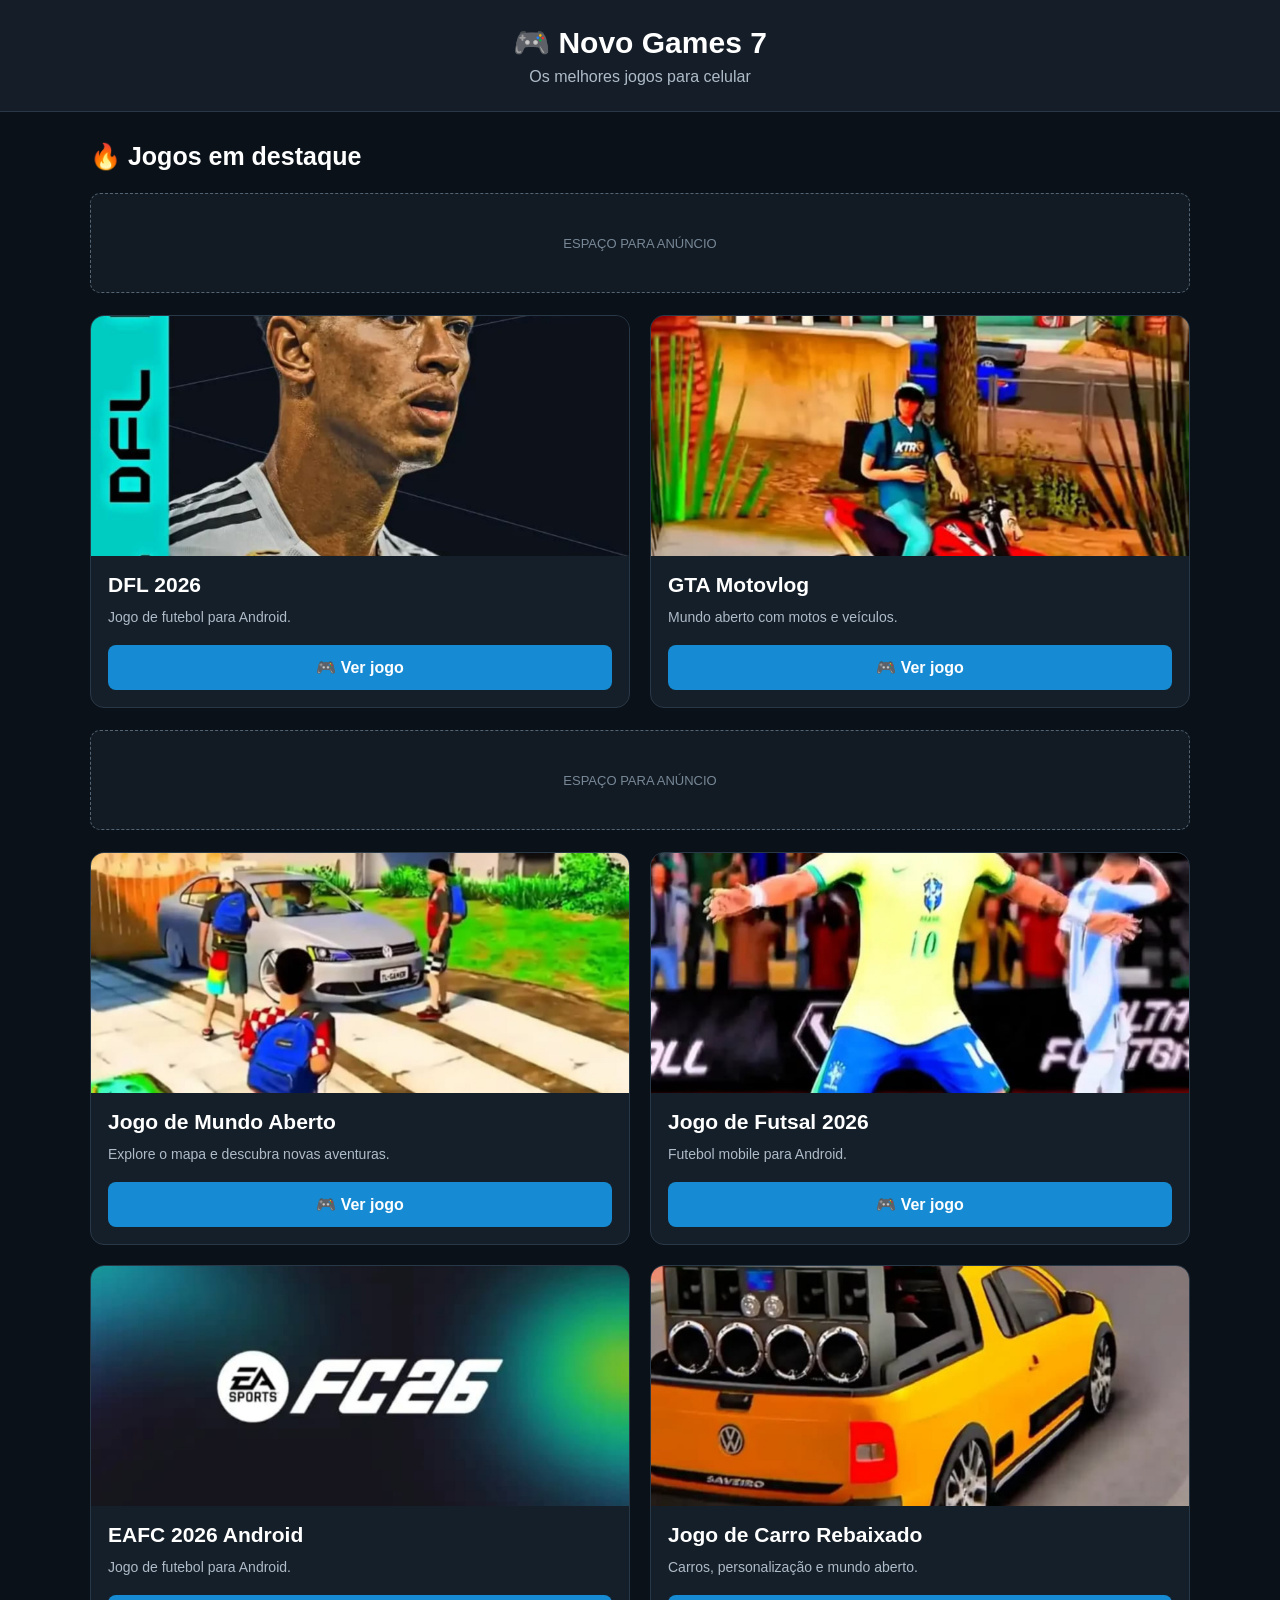
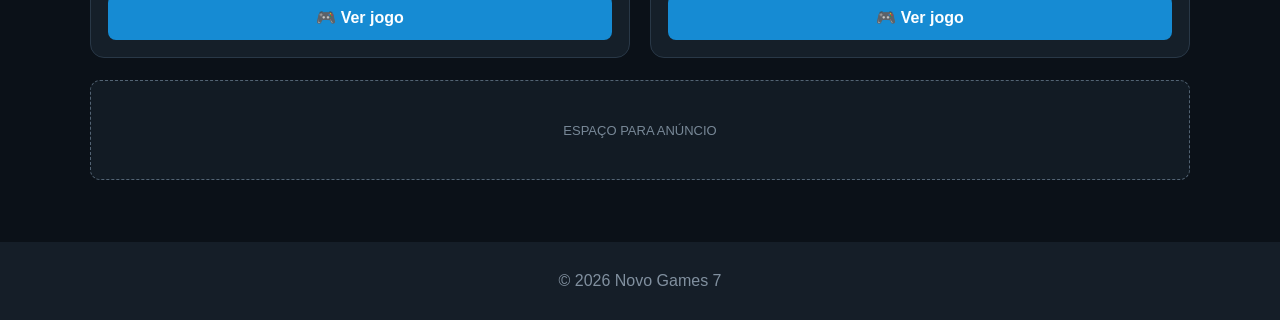
==== index.html @ 9b3c4edc "Update index.html" ====
<!DOCTYPE html>
<html lang="pt-BR">
<head>
    <meta charset="UTF-8">
    <meta name="viewport" content="width=device-width, initial-scale=1.0">

    <title>Novo Games 7 - Jogos Mobile</title>

    <meta name="description" content="Novo Games 7 - Jogos para celular, novidades e downloads.">

    <style>
        * {
            box-sizing: border-box;
        }

        body {
            margin: 0;
            background: #0b1118;
            color: #ffffff;
            font-family: Arial, Helvetica, sans-serif;
        }

        header {
            background: #151e28;
            padding: 25px 15px;
            text-align: center;
            border-bottom: 1px solid #293746;
        }

        header h1 {
            margin: 0;
            font-size: 30px;
        }

        header p {
            color: #aebbc8;
            margin: 8px 0 0;
        }

        .container {
            width: 94%;
            max-width: 1100px;
            margin: auto;
            padding-bottom: 40px;
        }

        .titulo {
            margin: 30px 0 20px;
            font-size: 25px;
        }

        /* ESPAÇO DE ANÚNCIO */
        .anuncio {
            width: 100%;
            min-height: 100px;
            margin: 22px 0;
            background: #121b24;
            border: 1px dashed #536474;
            border-radius: 10px;

            display: flex;
            align-items: center;
            justify-content: center;

            color: #788897;
            text-align: center;
            font-size: 13px;
        }

        .jogos {
            display: grid;
            grid-template-columns: repeat(2, 1fr);
            gap: 20px;
        }

        .jogo {
            background: #151f29;
            border: 1px solid #293847;
            border-radius: 14px;
            overflow: hidden;
        }

        .jogo img {
            width: 100%;
            height: 240px;
            object-fit: cover;
            display: block;
            background: #202c37;
        }

        .conteudo {
            padding: 17px;
        }

        .conteudo h2 {
            margin: 0 0 10px;
            font-size: 21px;
        }

        .conteudo p {
            margin: 0;
            color: #aebbc8;
            line-height: 1.5;
            font-size: 14px;
        }

        .botao {
            display: block;
            width: 100%;
            margin-top: 17px;
            padding: 13px;

            background: #168bd3;
            color: white;

            text-align: center;
            text-decoration: none;

            border-radius: 8px;
            font-weight: bold;
        }

        .botao:hover {
            opacity: 0.85;
        }

        footer {
            background: #151e28;
            text-align: center;
            padding: 30px 15px;
            color: #81909f;
        }

        /* =========================
           PÁGINA DE ESPERA
        ========================= */

        #paginaEspera {
            display: none;
            min-height: 100vh;
            padding: 25px 15px;
        }

        .espera {
            width: 100%;
            max-width: 650px;
            margin: 20px auto;
            text-align: center;
        }

        .espera h1 {
            font-size: 28px;
            margin-bottom: 10px;
        }

        .espera p {
            color: #aebbc8;
            line-height: 1.5;
        }

        .contador {
            font-size: 50px;
            font-weight: bold;
            margin: 25px 0;
        }

        .botaoDownload {
            display: none;

            width: 100%;
            padding: 16px;

            background: #168bd3;
            color: white;

            text-decoration: none;
            text-align: center;

            border-radius: 9px;
            font-size: 17px;
            font-weight: bold;
        }

        .voltar {
            display: inline-block;
            margin-top: 20px;
            color: #9db1c3;
            text-decoration: none;
        }

        @media (max-width: 650px) {

            .jogos {
                grid-template-columns: 1fr;
            }

            .jogo img {
                height: 230px;
            }

            header h1 {
                font-size: 26px;
            }

            .contador {
                font-size: 45px;
            }
        }
    </style>
</head>

<body>

<!-- =========================
     PÁGINA PRINCIPAL
========================= -->

<div id="paginaPrincipal">

    <header>
        <h1>🎮 Novo Games 7</h1>
        <p>Os melhores jogos para celular</p>
    </header>

    <main class="container">

        <h2 class="titulo">🔥 Jogos em destaque</h2>

        <!-- ANÚNCIO -->
        <div class="anuncio">
            ESPAÇO PARA ANÚNCIO
        </div>


        <div class="jogos">

            <!-- JOGO 1 -->

            <div class="jogo">

                <img src="jogo-1.jpg" alt="DFL 2026">

                <div class="conteudo">

                    <h2>DFL 2026</h2>

                    <p>
                        Jogo de futebol para Android.
                    </p>

                    <a class="botao"
                       href="#"
                       onclick="abrirEspera('DFL 2026','https://www.mediafire.com/file/lvwxo5nwccxe8yr/APK+FC26%E2%84%A2+ANDROID+OFFLINE+BY+ALPHATRIX+GAMING.zip/file'); return false;">
                        🎮 Ver jogo
                    </a>

                </div>
            </div>


            <!-- JOGO 2 -->

            <div class="jogo">

                <img src="jogo-2.jpg" alt="GTA Motovlog">

                <div class="conteudo">

                    <h2>GTA Motovlog</h2>

                    <p>
                        Mundo aberto com motos e veículos.
                    </p>

                    <a class="botao"
                       href="#"
                       onclick="abrirEspera('GTA Motovlog','https://zcarlostm.blogspot.com/2026/03/gta-modificado-sp-sabor-gta-rp.html?m=1'); return false;">
                        🎮 Ver jogo
                    </a>

                </div>
            </div>

        </div>


        <!-- ANÚNCIO -->

        <div class="anuncio">
            ESPAÇO PARA ANÚNCIO
        </div>


        <div class="jogos">

            <!-- JOGO 3 -->

            <div class="jogo">

                <img src="jogo-3.jpg" alt="Jogo de Mundo Aberto">

                <div class="conteudo">

                    <h2>Jogo de Mundo Aberto</h2>

                    <p>
                        Explore o mapa e descubra novas aventuras.
                    </p>

                    <a class="botao"
                       href="#"
                       onclick="abrirEspera('Jogo de Mundo Aberto','https://zcarlostm.blogspot.com/2026/03/gta-modificado-sp-sabor-gta-rp.html?m=1'); return false;">
                        🎮 Ver jogo
                    </a>

                </div>
            </div>


            <!-- JOGO 4 -->

            <div class="jogo">

                <img src="jogo-4.jpg" alt="Jogo de Futsal 2026">

                <div class="conteudo">

                    <h2>Jogo de Futsal 2026</h2>

                    <p>
                        Futebol mobile para Android.
                    </p>

                    <a class="botao"
                       href="#"
                       onclick="abrirEspera('Jogo de Futsal 2026','https://www.mediafire.com/file_premium/lt86zuik9u2k842/eFootball_27_FernandoPlay_Bendezu_Beta.7z/file'); return false;">
                        🎮 Ver jogo
                    </a>

                </div>
            </div>


            <!-- JOGO 5 -->

            <div class="jogo">

                <img src="jogo-5.jpg" alt="EAFC 2026 Android">

                <div class="conteudo">

                    <h2>EAFC 2026 Android</h2>

                    <p>
                        Jogo de futebol para Android.
                    </p>

                    <a class="botao"
                       href="#"
                       onclick="abrirEspera('EAFC 2026 Android','https://www.mediafire.com/file/lvwxo5nwccxe8yr/APK+FC26%E2%84%A2+ANDROID+OFFLINE+BY+ALPHATRIX+GAMING.zip/file'); return false;">
                        🎮 Ver jogo
                    </a>

                </div>
            </div>


            <!-- JOGO 6 -->

            <div class="jogo">

                <img src="jogo-6.jpg" alt="Jogo de Carro Rebaixado">

                <div class="conteudo">

                    <h2>Jogo de Carro Rebaixado</h2>

                    <p>
                        Carros, personalização e mundo aberto.
                    </p>

                    <a class="botao"
                       href="#"
                       onclick="abrirEspera('Jogo de Carro Rebaixado','https://zcarlostm.blogspot.com/2026/03/gta-modificado-sp-sabor-gta-rp.html?m=1'); return false;">
                        🎮 Ver jogo
                    </a>

                </div>
            </div>

        </div>


        <!-- ANÚNCIO FINAL -->

        <div class="anuncio">
            ESPAÇO PARA ANÚNCIO
        </div>

    </main>


    <footer>
        © 2026 Novo Games 7
    </footer>

</div>


<!-- =========================
     PÁGINA DE ESPERA
========================= -->

<div id="paginaEspera">

    <div class="espera">

        <h1>🎮 <span id="nomeJogo">Novo Games 7</span></h1>

        <p>
            Seu download está sendo preparado.
            Aguarde alguns segundos.
        </p>


        <!-- ANÚNCIO DA PÁGINA DE ESPERA -->

        <div class="anuncio">
            ESPAÇO PARA ANÚNCIO
        </div>


        <p>
            Aguarde:
        </p>

        <div class="contador" id="contador">
            10
        </div>


        <a id="botaoDownload"
           class="botaoDownload"
           href="#"
           target="_blank"
           rel="noopener noreferrer">
            ⬇️ CONTINUAR PARA O JOGO
        </a>


        <a class="voltar"
           href="#"
           onclick="voltarInicio(); return false;">
            ← Voltar para os jogos
        </a>

    </div>

</div>


<script>

    let linkAtual = "";
    let intervalo = null;


    function abrirEspera(nome, link) {

        linkAtual = link;

        document.getElementById("nomeJogo").textContent = nome;

        document.getElementById("paginaPrincipal").style.display = "none";

        document.getElementById("paginaEspera").style.display = "block";

        document.getElementById("botaoDownload").style.display = "none";

        let contador = 10;

        document.getElementById("contador").textContent = contador;

        window.scrollTo(0, 0);


        if (intervalo) {
            clearInterval(intervalo);
        }


        intervalo = setInterval(function() {

            contador--;

            document.getElementById("contador").textContent = contador;


            if (contador <= 0) {

                clearInterval(intervalo);

                document.getElementById("contador").textContent = "✓";

                let botao = document.getElementById("botaoDownload");

                botao.href = linkAtual;

                botao.style.display = "block";

            }

        }, 1000);

    }


    function voltarInicio() {

        if (intervalo) {
            clearInterval(intervalo);
        }

        document.getElementById("paginaEspera").style.display = "none";

        document.getElementById("paginaPrincipal").style.display = "block";

        window.scrollTo(0, 0);

    }

</script>

</body>
</html>
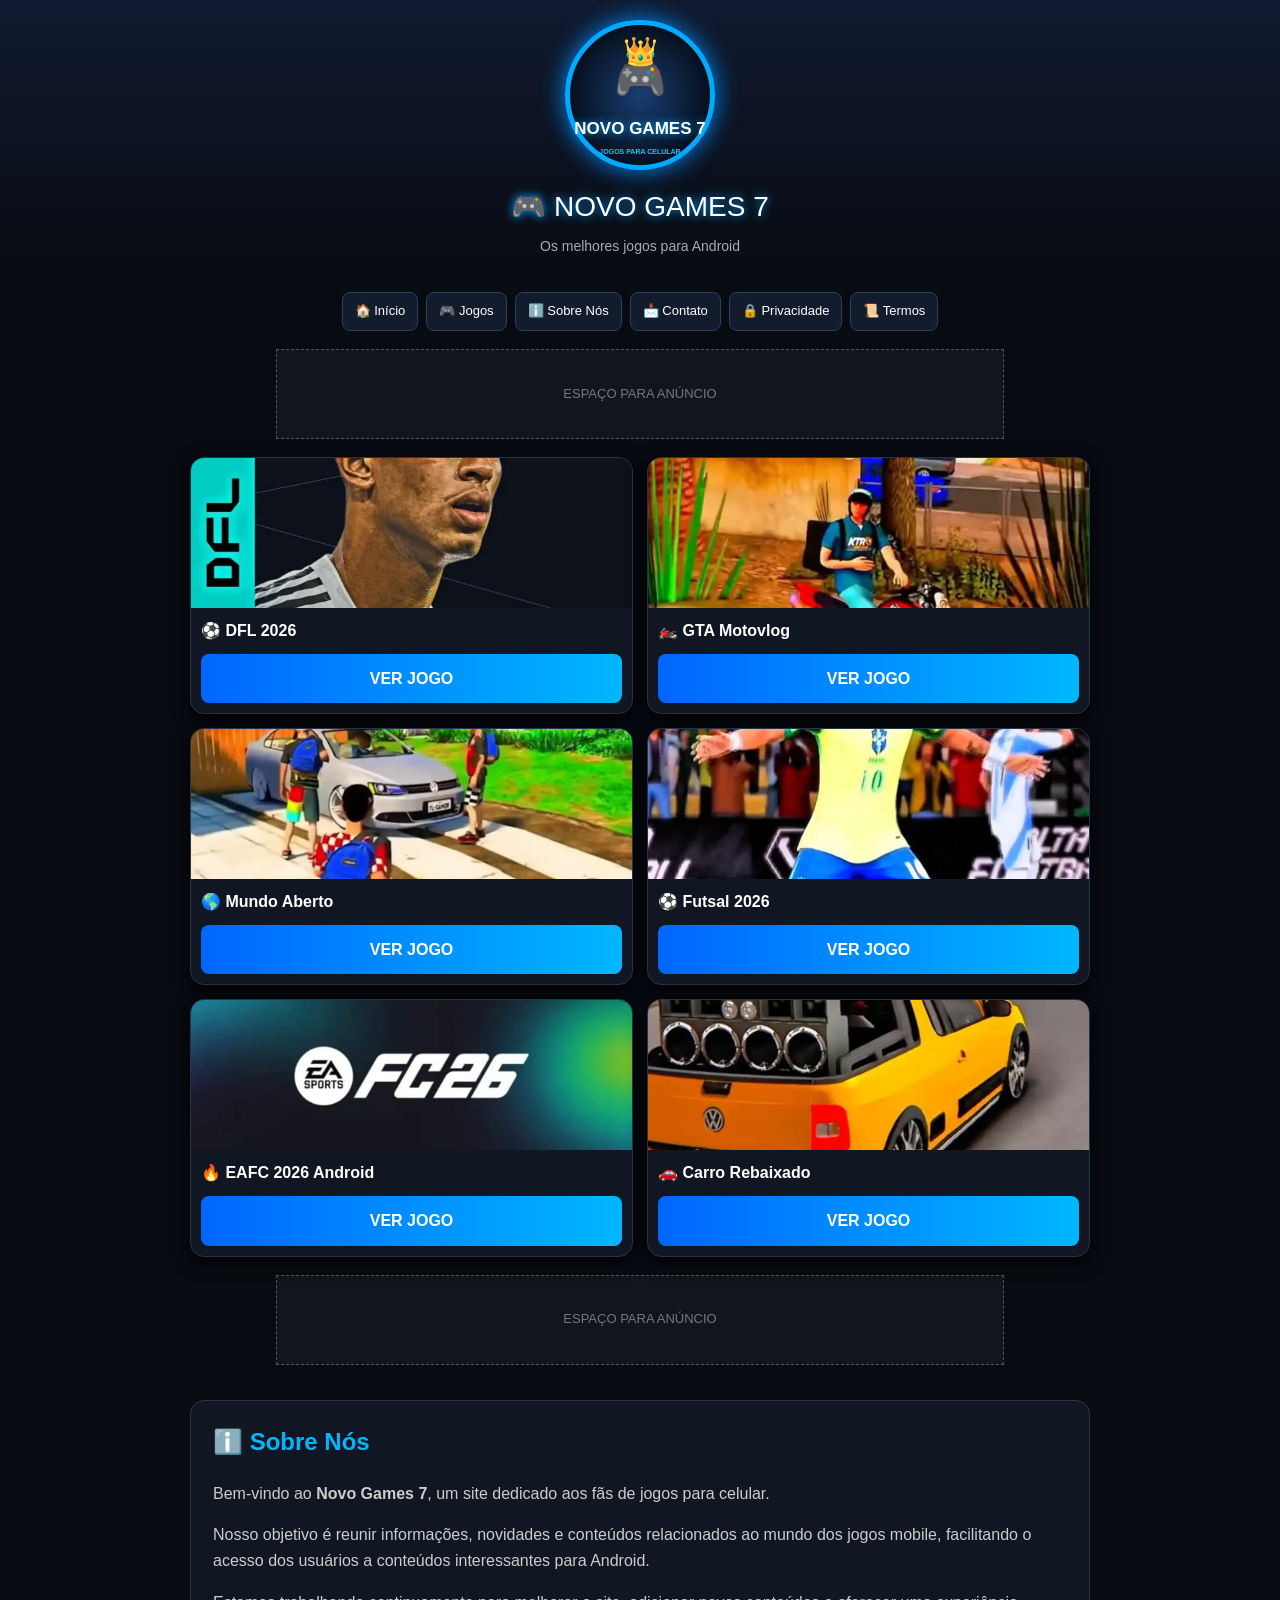
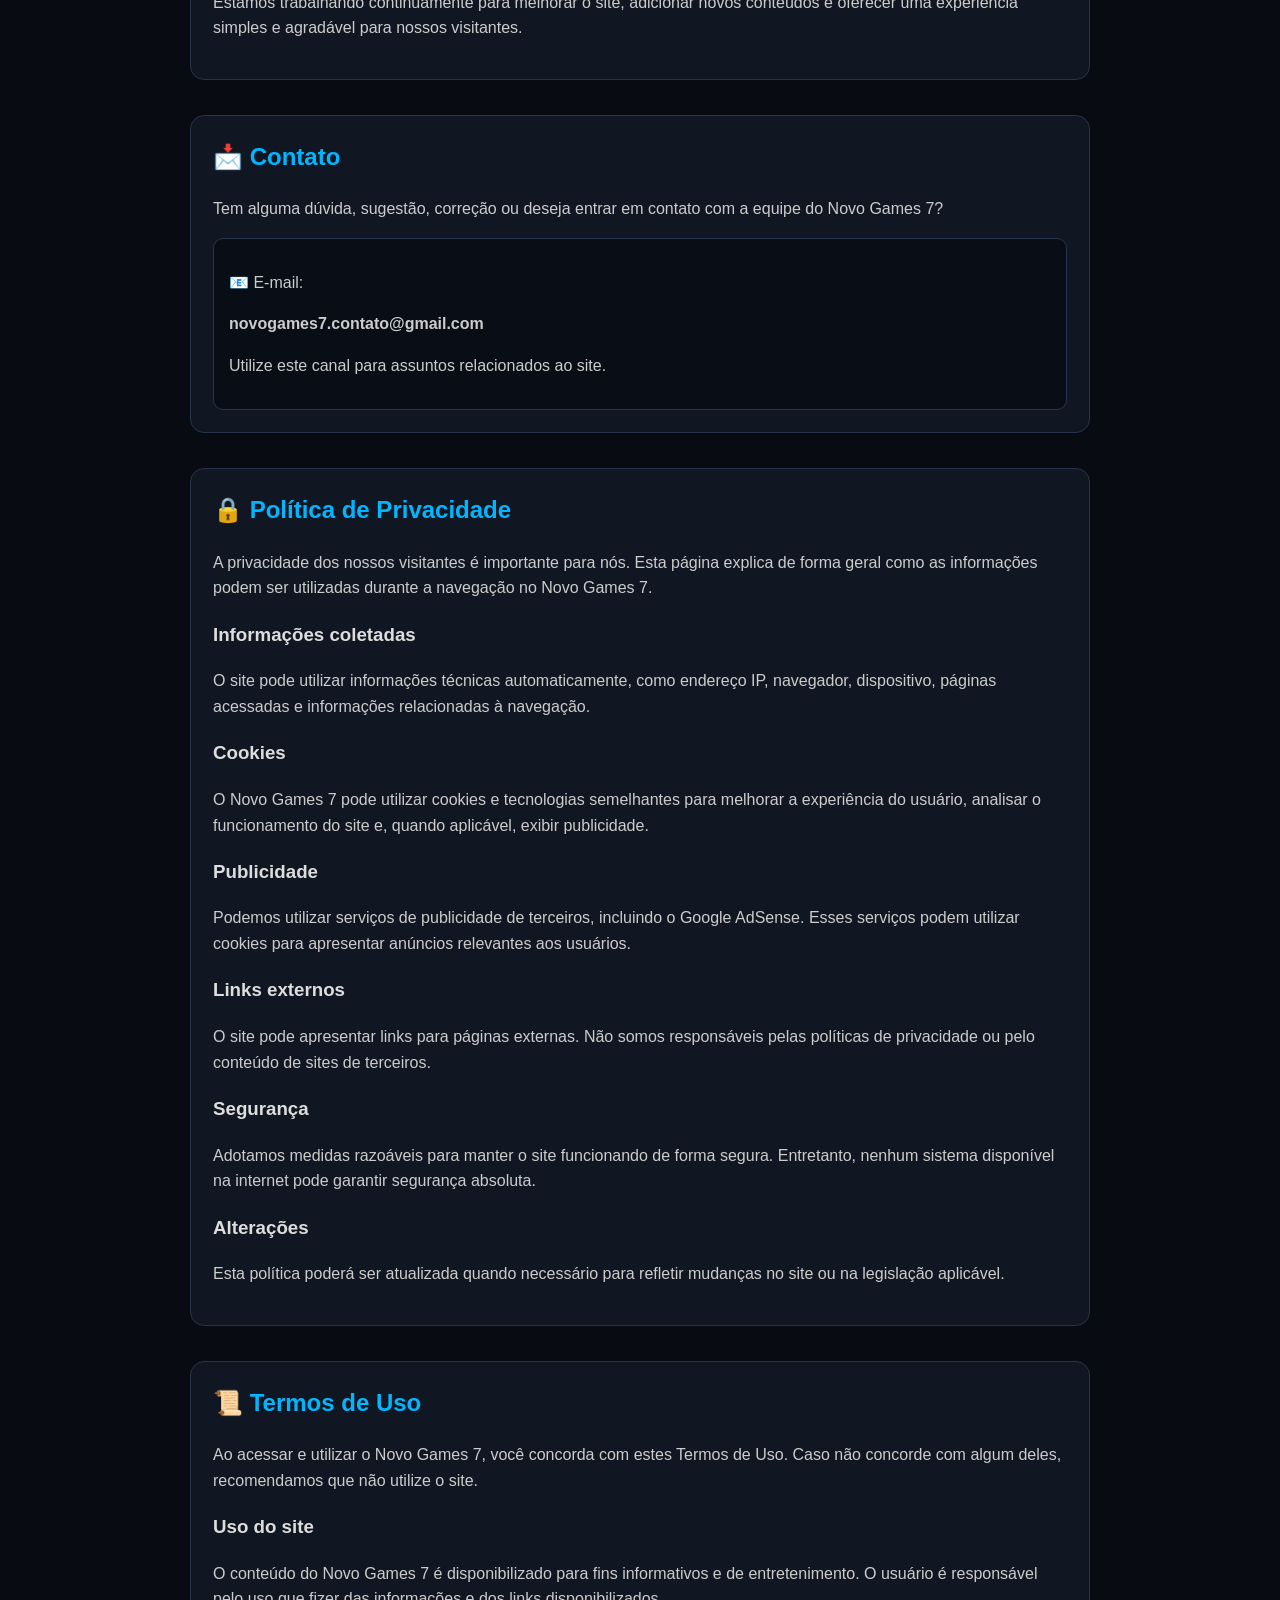
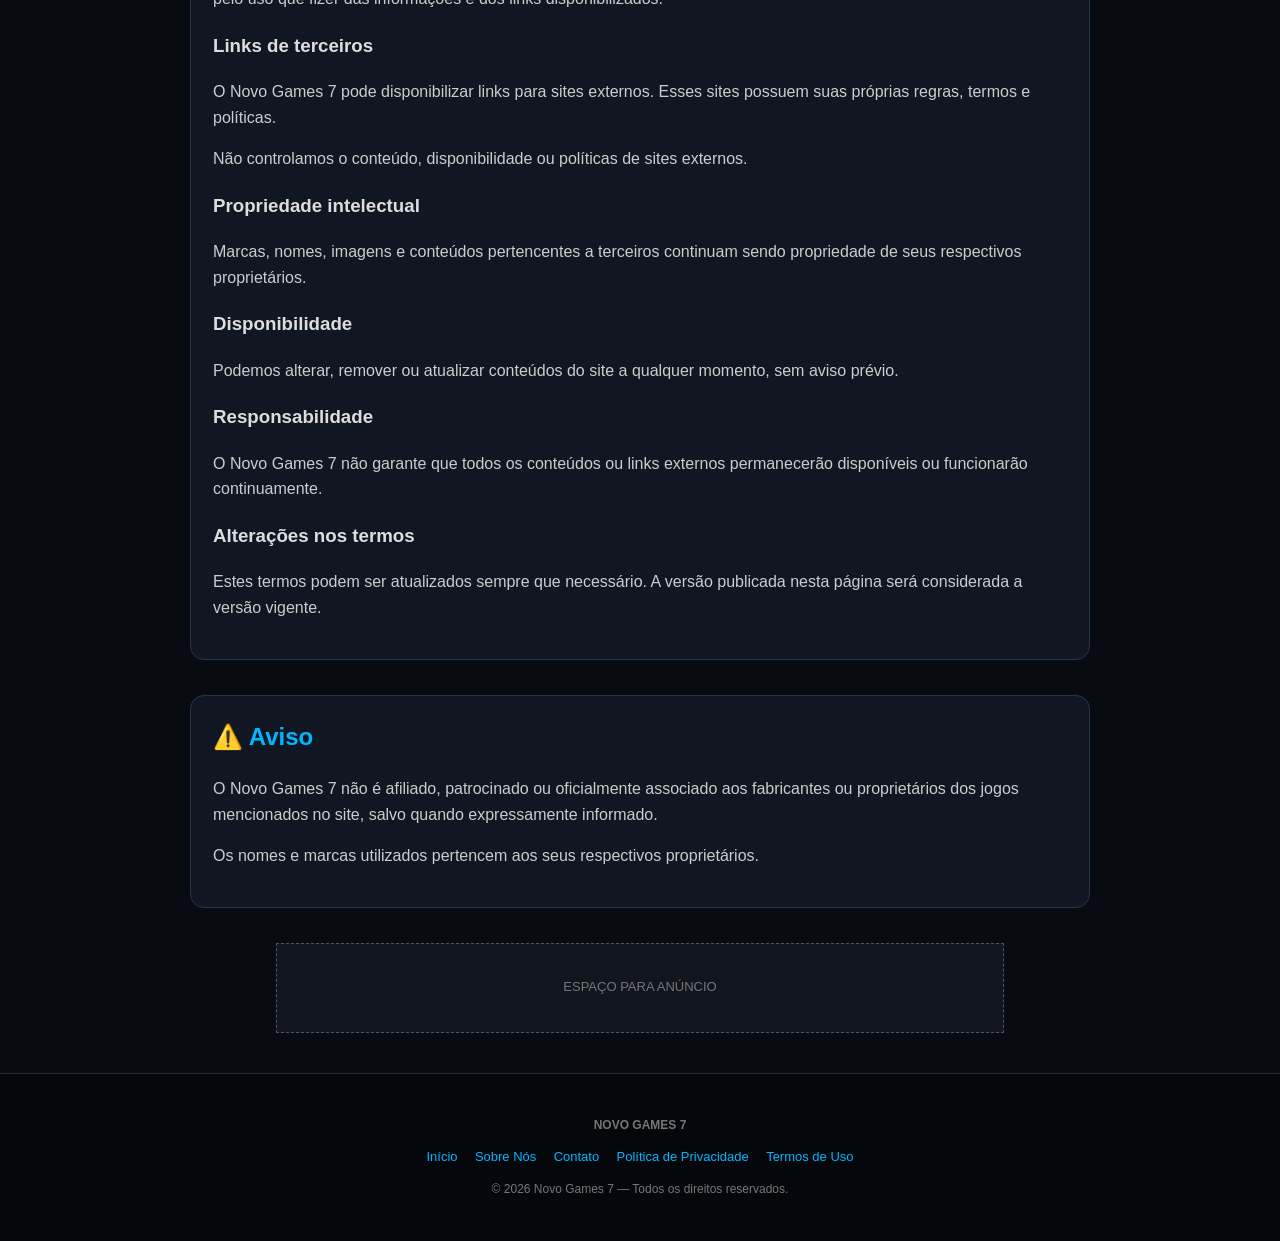
==== commit bbdcc0ea: "Update index.html" ====
--- a/index.html
+++ b/index.html
@@ -1,457 +1,692 @@
 <!DOCTYPE html>
 <html lang="pt-BR">
 <head>
-    <meta charset="UTF-8">
-    <meta name="viewport" content="width=device-width, initial-scale=1.0">
-
-    <title>Novo Games 7 - Jogos Mobile</title>
-
-    <meta name="description" content="Novo Games 7 - Jogos para celular, novidades e downloads.">
-
-    <style>
-        * {
-            box-sizing: border-box;
-        }
-
-        body {
-            margin: 0;
-            background: #0b1118;
-            color: #ffffff;
-            font-family: Arial, Helvetica, sans-serif;
-        }
-
-        header {
-            background: #151e28;
-            padding: 25px 15px;
-            text-align: center;
-            border-bottom: 1px solid #293746;
-        }
-
-        header h1 {
-            margin: 0;
-            font-size: 30px;
-        }
-
-        header p {
-            color: #aebbc8;
-            margin: 8px 0 0;
-        }
-
-        .container {
-            width: 94%;
-            max-width: 1100px;
-            margin: auto;
-            padding-bottom: 40px;
-        }
-
-        .titulo {
-            margin: 30px 0 20px;
-            font-size: 25px;
-        }
-
-        /* ESPAÇO DE ANÚNCIO */
-        .anuncio {
-            width: 100%;
-            min-height: 100px;
-            margin: 22px 0;
-            background: #121b24;
-            border: 1px dashed #536474;
-            border-radius: 10px;
-
-            display: flex;
-            align-items: center;
-            justify-content: center;
-
-            color: #788897;
-            text-align: center;
-            font-size: 13px;
-        }
-
-        .jogos {
-            display: grid;
-            grid-template-columns: repeat(2, 1fr);
-            gap: 20px;
-        }
-
-        .jogo {
-            background: #151f29;
-            border: 1px solid #293847;
-            border-radius: 14px;
-            overflow: hidden;
-        }
-
-        .jogo img {
-            width: 100%;
-            height: 240px;
-            object-fit: cover;
-            display: block;
-            background: #202c37;
-        }
-
-        .conteudo {
-            padding: 17px;
-        }
-
-        .conteudo h2 {
-            margin: 0 0 10px;
-            font-size: 21px;
-        }
-
-        .conteudo p {
-            margin: 0;
-            color: #aebbc8;
-            line-height: 1.5;
-            font-size: 14px;
-        }
-
-        .botao {
-            display: block;
-            width: 100%;
-            margin-top: 17px;
-            padding: 13px;
-
-            background: #168bd3;
-            color: white;
-
-            text-align: center;
-            text-decoration: none;
-
-            border-radius: 8px;
-            font-weight: bold;
-        }
-
-        .botao:hover {
-            opacity: 0.85;
-        }
-
-        footer {
-            background: #151e28;
-            text-align: center;
-            padding: 30px 15px;
-            color: #81909f;
-        }
-
-        /* =========================
-           PÁGINA DE ESPERA
-        ========================= */
-
-        #paginaEspera {
-            display: none;
-            min-height: 100vh;
-            padding: 25px 15px;
-        }
-
-        .espera {
-            width: 100%;
-            max-width: 650px;
-            margin: 20px auto;
-            text-align: center;
-        }
-
-        .espera h1 {
-            font-size: 28px;
-            margin-bottom: 10px;
-        }
-
-        .espera p {
-            color: #aebbc8;
-            line-height: 1.5;
-        }
-
-        .contador {
-            font-size: 50px;
-            font-weight: bold;
-            margin: 25px 0;
-        }
-
-        .botaoDownload {
-            display: none;
-
-            width: 100%;
-            padding: 16px;
-
-            background: #168bd3;
-            color: white;
-
-            text-decoration: none;
-            text-align: center;
-
-            border-radius: 9px;
-            font-size: 17px;
-            font-weight: bold;
-        }
-
-        .voltar {
-            display: inline-block;
-            margin-top: 20px;
-            color: #9db1c3;
-            text-decoration: none;
-        }
-
-        @media (max-width: 650px) {
-
-            .jogos {
-                grid-template-columns: 1fr;
-            }
-
-            .jogo img {
-                height: 230px;
-            }
-
-            header h1 {
-                font-size: 26px;
-            }
-
-            .contador {
-                font-size: 45px;
-            }
-        }
-    </style>
+<meta charset="UTF-8">
+<meta name="viewport" content="width=device-width, initial-scale=1.0">
+
+<title>Novo Games 7</title>
+
+<meta name="description" content="Novo Games 7 - jogos para celular Android, novidades, informações e downloads.">
+
+<style>
+*{
+    box-sizing:border-box;
+}
+
+html{
+    scroll-behavior:smooth;
+}
+
+body{
+    margin:0;
+    background:#080b12;
+    color:#fff;
+    font-family:Arial,Helvetica,sans-serif;
+    line-height:1.6;
+}
+
+header{
+    text-align:center;
+    padding:20px 12px;
+    background:linear-gradient(180deg,#101a30,#080b12);
+}
+
+/* LOGO */
+.logo{
+    width:150px;
+    height:150px;
+    margin:auto;
+    border-radius:50%;
+    background:radial-gradient(circle,#193d72 0%,#07101f 70%);
+    border:5px solid #00aaff;
+    box-shadow:0 0 25px #008cff;
+    display:flex;
+    align-items:center;
+    justify-content:center;
+    flex-direction:column;
+    position:relative;
+}
+
+.crown{
+    font-size:28px;
+    position:absolute;
+    top:5px;
+}
+
+.controller{
+    font-size:42px;
+    margin-top:15px;
+}
+
+.logo h1{
+    font-size:17px;
+    margin:2px 0;
+    text-shadow:0 0 8px #00aaff;
+}
+
+.logo p{
+    font-size:7px;
+    margin:2px;
+    color:#00c8ff;
+    font-weight:bold;
+}
+
+.titulo{
+    font-size:28px;
+    margin:15px 0 5px;
+    text-shadow:0 0 10px #009dff;
+}
+
+.subtitulo{
+    color:#aaa;
+    font-size:14px;
+}
+
+/* MENU */
+nav{
+    width:94%;
+    max-width:900px;
+    margin:15px auto;
+    display:flex;
+    flex-wrap:wrap;
+    justify-content:center;
+    gap:8px;
+}
+
+nav a{
+    color:#fff;
+    text-decoration:none;
+    background:#121c2d;
+    border:1px solid #29415f;
+    padding:8px 12px;
+    border-radius:8px;
+    font-size:13px;
+}
+
+nav a:hover{
+    background:#006cff;
+}
+
+/* ANÚNCIO */
+.anuncio{
+    width:94%;
+    max-width:728px;
+    min-height:90px;
+    margin:18px auto;
+    border:1px dashed #555;
+    background:#11151d;
+    display:flex;
+    justify-content:center;
+    align-items:center;
+    color:#777;
+    font-size:13px;
+    text-align:center;
+}
+
+/* JOGOS */
+.jogos{
+    width:94%;
+    max-width:900px;
+    margin:auto;
+    display:grid;
+    grid-template-columns:repeat(2,1fr);
+    gap:14px;
+}
+
+.jogo{
+    background:#111722;
+    border-radius:14px;
+    overflow:hidden;
+    border:1px solid #26344a;
+    box-shadow:0 5px 18px #000;
+}
+
+.jogo img{
+    width:100%;
+    height:150px;
+    object-fit:cover;
+    display:block;
+}
+
+.jogo h2{
+    font-size:16px;
+    margin:10px;
+}
+
+.botao{
+    display:block;
+    text-align:center;
+    text-decoration:none;
+    color:white;
+    background:linear-gradient(90deg,#0066ff,#00b7ff);
+    padding:12px;
+    margin:10px;
+    border-radius:8px;
+    font-weight:bold;
+}
+
+.botao:active{
+    transform:scale(.97);
+}
+
+/* SEÇÕES */
+.secao{
+    width:94%;
+    max-width:900px;
+    margin:35px auto;
+    padding:22px;
+    background:#111722;
+    border:1px solid #26344a;
+    border-radius:14px;
+}
+
+.secao h2{
+    color:#00b7ff;
+    margin-top:0;
+}
+
+.secao h3{
+    color:#ddd;
+}
+
+.secao p{
+    color:#ccc;
+}
+
+.secao ul{
+    color:#ccc;
+}
+
+/* CONTATO */
+.contato-box{
+    background:#080d16;
+    padding:15px;
+    border-radius:10px;
+    border:1px solid #25354d;
+}
+
+.email{
+    color:#00b7ff;
+    font-weight:bold;
+}
+
+/* TELA DE ESPERA */
+#espera{
+    display:none;
+    position:fixed;
+    inset:0;
+    background:#070a10;
+    z-index:9999;
+    text-align:center;
+    padding:30px 15px;
+}
+
+.caixa{
+    max-width:420px;
+    margin:80px auto;
+    background:#111722;
+    padding:25px;
+    border-radius:18px;
+    border:1px solid #263b58;
+    box-shadow:0 0 30px #006cff55;
+}
+
+.caixa h2{
+    color:#00b7ff;
+}
+
+#contador{
+    font-size:48px;
+    font-weight:bold;
+    margin:20px;
+}
+
+.continuar{
+    display:none;
+    background:#00a651;
+    color:white;
+    padding:15px;
+    border-radius:10px;
+    text-decoration:none;
+    font-weight:bold;
+}
+
+.voltar{
+    display:block;
+    margin-top:20px;
+    color:#aaa;
+    text-decoration:none;
+}
+
+/* RODAPÉ */
+footer{
+    margin-top:40px;
+    padding:30px 15px;
+    text-align:center;
+    background:#05070c;
+    border-top:1px solid #202b3b;
+}
+
+footer a{
+    color:#00b7ff;
+    text-decoration:none;
+    margin:0 7px;
+    font-size:13px;
+}
+
+footer p{
+    color:#777;
+    font-size:12px;
+}
+
+/* CELULAR */
+@media(max-width:500px){
+
+    .jogos{
+        grid-template-columns:1fr;
+    }
+
+    .jogo img{
+        height:190px;
+    }
+
+    .titulo{
+        font-size:24px;
+    }
+
+    .secao{
+        padding:18px;
+    }
+
+    nav a{
+        font-size:12px;
+    }
+}
+</style>
 </head>
 
 <body>
 
-<!-- =========================
-     PÁGINA PRINCIPAL
-========================= -->
-
-<div id="paginaPrincipal">
-
-    <header>
-        <h1>🎮 Novo Games 7</h1>
-        <p>Os melhores jogos para celular</p>
-    </header>
-
-    <main class="container">
-
-        <h2 class="titulo">🔥 Jogos em destaque</h2>
-
-        <!-- ANÚNCIO -->
-        <div class="anuncio">
-            ESPAÇO PARA ANÚNCIO
-        </div>
-
-
-        <div class="jogos">
-
-            <!-- JOGO 1 -->
-
-            <div class="jogo">
-
-                <img src="jogo-1.jpg" alt="DFL 2026">
-
-                <div class="conteudo">
-
-                    <h2>DFL 2026</h2>
-
-                    <p>
-                        Jogo de futebol para Android.
-                    </p>
-
-                    <a class="botao"
-                       href="#"
-                       onclick="abrirEspera('DFL 2026','https://www.mediafire.com/file/lvwxo5nwccxe8yr/APK+FC26%E2%84%A2+ANDROID+OFFLINE+BY+ALPHATRIX+GAMING.zip/file'); return false;">
-                        🎮 Ver jogo
-                    </a>
-
-                </div>
-            </div>
-
-
-            <!-- JOGO 2 -->
-
-            <div class="jogo">
-
-                <img src="jogo-2.jpg" alt="GTA Motovlog">
-
-                <div class="conteudo">
-
-                    <h2>GTA Motovlog</h2>
-
-                    <p>
-                        Mundo aberto com motos e veículos.
-                    </p>
-
-                    <a class="botao"
-                       href="#"
-                       onclick="abrirEspera('GTA Motovlog','https://zcarlostm.blogspot.com/2026/03/gta-modificado-sp-sabor-gta-rp.html?m=1'); return false;">
-                        🎮 Ver jogo
-                    </a>
-
-                </div>
-            </div>
-
-        </div>
-
-
-        <!-- ANÚNCIO -->
-
-        <div class="anuncio">
-            ESPAÇO PARA ANÚNCIO
-        </div>
-
-
-        <div class="jogos">
-
-            <!-- JOGO 3 -->
-
-            <div class="jogo">
-
-                <img src="jogo-3.jpg" alt="Jogo de Mundo Aberto">
-
-                <div class="conteudo">
-
-                    <h2>Jogo de Mundo Aberto</h2>
-
-                    <p>
-                        Explore o mapa e descubra novas aventuras.
-                    </p>
-
-                    <a class="botao"
-                       href="#"
-                       onclick="abrirEspera('Jogo de Mundo Aberto','https://zcarlostm.blogspot.com/2026/03/gta-modificado-sp-sabor-gta-rp.html?m=1'); return false;">
-                        🎮 Ver jogo
-                    </a>
-
-                </div>
-            </div>
-
-
-            <!-- JOGO 4 -->
-
-            <div class="jogo">
-
-                <img src="jogo-4.jpg" alt="Jogo de Futsal 2026">
-
-                <div class="conteudo">
-
-                    <h2>Jogo de Futsal 2026</h2>
-
-                    <p>
-                        Futebol mobile para Android.
-                    </p>
-
-                    <a class="botao"
-                       href="#"
-                       onclick="abrirEspera('Jogo de Futsal 2026','https://www.mediafire.com/file_premium/lt86zuik9u2k842/eFootball_27_FernandoPlay_Bendezu_Beta.7z/file'); return false;">
-                        🎮 Ver jogo
-                    </a>
-
-                </div>
-            </div>
-
-
-            <!-- JOGO 5 -->
-
-            <div class="jogo">
-
-                <img src="jogo-5.jpg" alt="EAFC 2026 Android">
-
-                <div class="conteudo">
-
-                    <h2>EAFC 2026 Android</h2>
-
-                    <p>
-                        Jogo de futebol para Android.
-                    </p>
-
-                    <a class="botao"
-                       href="#"
-                       onclick="abrirEspera('EAFC 2026 Android','https://www.mediafire.com/file/lvwxo5nwccxe8yr/APK+FC26%E2%84%A2+ANDROID+OFFLINE+BY+ALPHATRIX+GAMING.zip/file'); return false;">
-                        🎮 Ver jogo
-                    </a>
-
-                </div>
-            </div>
-
-
-            <!-- JOGO 6 -->
-
-            <div class="jogo">
-
-                <img src="jogo-6.jpg" alt="Jogo de Carro Rebaixado">
-
-                <div class="conteudo">
-
-                    <h2>Jogo de Carro Rebaixado</h2>
-
-                    <p>
-                        Carros, personalização e mundo aberto.
-                    </p>
-
-                    <a class="botao"
-                       href="#"
-                       onclick="abrirEspera('Jogo de Carro Rebaixado','https://zcarlostm.blogspot.com/2026/03/gta-modificado-sp-sabor-gta-rp.html?m=1'); return false;">
-                        🎮 Ver jogo
-                    </a>
-
-                </div>
-            </div>
-
-        </div>
-
-
-        <!-- ANÚNCIO FINAL -->
-
-        <div class="anuncio">
-            ESPAÇO PARA ANÚNCIO
-        </div>
-
-    </main>
-
-
-    <footer>
-        © 2026 Novo Games 7
-    </footer>
-
+<header>
+
+    <!-- LOGO EMBUTIDO -->
+    <div class="logo">
+        <div class="crown">👑</div>
+        <div class="controller">🎮</div>
+        <h1>NOVO GAMES 7</h1>
+        <p>JOGOS PARA CELULAR</p>
+    </div>
+
+    <div class="titulo">🎮 NOVO GAMES 7</div>
+
+    <div class="subtitulo">
+        Os melhores jogos para Android
+    </div>
+
+</header>
+
+
+<!-- MENU -->
+<nav>
+    <a href="#inicio">🏠 Início</a>
+    <a href="#jogos">🎮 Jogos</a>
+    <a href="#sobre">ℹ️ Sobre Nós</a>
+    <a href="#contato">📩 Contato</a>
+    <a href="#privacidade">🔒 Privacidade</a>
+    <a href="#termos">📜 Termos</a>
+</nav>
+
+
+<div id="inicio"></div>
+
+
+<!-- ANÚNCIO -->
+<div class="anuncio">
+    ESPAÇO PARA ANÚNCIO
 </div>
 
 
-<!-- =========================
-     PÁGINA DE ESPERA
-========================= -->
-
-<div id="paginaEspera">
-
-    <div class="espera">
-
-        <h1>🎮 <span id="nomeJogo">Novo Games 7</span></h1>
-
-        <p>
-            Seu download está sendo preparado.
-            Aguarde alguns segundos.
-        </p>
-
-
-        <!-- ANÚNCIO DA PÁGINA DE ESPERA -->
-
-        <div class="anuncio">
-            ESPAÇO PARA ANÚNCIO
-        </div>
-
-
-        <p>
-            Aguarde:
-        </p>
-
-        <div class="contador" id="contador">
-            10
-        </div>
-
-
-        <a id="botaoDownload"
-           class="botaoDownload"
+<!-- JOGOS -->
+<section id="jogos">
+
+<div class="jogos">
+
+    <!-- JOGO 1 -->
+    <div class="jogo">
+
+        <img src="jogo-1.jpg" alt="DFL 2026">
+
+        <h2>⚽ DFL 2026</h2>
+
+        <a class="botao"
+        href="#"
+        onclick="abrirJogo('https://www.mediafire.com/file/lvwxo5nwccxe8yr/APK+FC26%E2%84%A2+ANDROID+OFFLINE+BY+ALPHATRIX+GAMING.zip/file')">
+        VER JOGO
+        </a>
+
+    </div>
+
+
+    <!-- JOGO 2 -->
+    <div class="jogo">
+
+        <img src="jogo-2.jpg" alt="GTA Motovlog">
+
+        <h2>🏍️ GTA Motovlog</h2>
+
+        <a class="botao"
+        href="#"
+        onclick="abrirJogo('https://zcarlostm.blogspot.com/2026/03/gta-modificado-sp-sabor-gta-rp.html?m=1')">
+        VER JOGO
+        </a>
+
+    </div>
+
+
+    <!-- JOGO 3 -->
+    <div class="jogo">
+
+        <img src="jogo-3.jpg" alt="Jogo de Mundo Aberto">
+
+        <h2>🌎 Mundo Aberto</h2>
+
+        <a class="botao"
+        href="#"
+        onclick="abrirJogo('https://zcarlostm.blogspot.com/2026/03/gta-modificado-sp-sabor-gta-rp.html?m=1')">
+        VER JOGO
+        </a>
+
+    </div>
+
+
+    <!-- JOGO 4 -->
+    <div class="jogo">
+
+        <img src="jogo-4.jpg" alt="Futsal 2026">
+
+        <h2>⚽ Futsal 2026</h2>
+
+        <a class="botao"
+        href="#"
+        onclick="abrirJogo('https://www.mediafire.com/file_premium/lt86zuik9u2k842/eFootball_27_FernandoPlay_Bendezu_Beta.7z/file')">
+        VER JOGO
+        </a>
+
+    </div>
+
+
+    <!-- JOGO 5 -->
+    <div class="jogo">
+
+        <img src="jogo-5.jpg" alt="EAFC 2026 Android">
+
+        <h2>🔥 EAFC 2026 Android</h2>
+
+        <a class="botao"
+        href="#"
+        onclick="abrirJogo('https://www.mediafire.com/file/lvwxo5nwccxe8yr/APK+FC26%E2%84%A2+ANDROID+OFFLINE+BY+ALPHATRIX+GAMING.zip/file')">
+        VER JOGO
+        </a>
+
+    </div>
+
+
+    <!-- JOGO 6 -->
+    <div class="jogo">
+
+        <img src="jogo-6.jpg" alt="Carro Rebaixado">
+
+        <h2>🚗 Carro Rebaixado</h2>
+
+        <a class="botao"
+        href="#"
+        onclick="abrirJogo('https://zcarlostm.blogspot.com/2026/03/gta-modificado-sp-sabor-gta-rp.html?m=1')">
+        VER JOGO
+        </a>
+
+    </div>
+
+</div>
+
+</section>
+
+
+<!-- ANÚNCIO -->
+<div class="anuncio">
+    ESPAÇO PARA ANÚNCIO
+</div>
+
+
+<!-- SOBRE NÓS -->
+<section class="secao" id="sobre">
+
+<h2>ℹ️ Sobre Nós</h2>
+
+<p>
+Bem-vindo ao <strong>Novo Games 7</strong>, um site dedicado aos fãs de jogos para celular.
+</p>
+
+<p>
+Nosso objetivo é reunir informações, novidades e conteúdos relacionados ao mundo dos jogos mobile,
+facilitando o acesso dos usuários a conteúdos interessantes para Android.
+</p>
+
+<p>
+Estamos trabalhando continuamente para melhorar o site, adicionar novos conteúdos e oferecer uma
+experiência simples e agradável para nossos visitantes.
+</p>
+
+</section>
+
+
+<!-- CONTATO -->
+<section class="secao" id="contato">
+
+<h2>📩 Contato</h2>
+
+<p>
+Tem alguma dúvida, sugestão, correção ou deseja entrar em contato com a equipe do Novo Games 7?
+</p>
+
+<div class="contato-box">
+
+<p>
+📧 E-mail:
+</p>
+
+<p class="email">
+novogames7.contato@gmail.com
+</p>
+
+<p>
+Utilize este canal para assuntos relacionados ao site.
+</p>
+
+</div>
+
+</section>
+
+
+<!-- POLÍTICA DE PRIVACIDADE -->
+<section class="secao" id="privacidade">
+
+<h2>🔒 Política de Privacidade</h2>
+
+<p>
+A privacidade dos nossos visitantes é importante para nós.
+Esta página explica de forma geral como as informações podem ser utilizadas durante a navegação no Novo Games 7.
+</p>
+
+<h3>Informações coletadas</h3>
+
+<p>
+O site pode utilizar informações técnicas automaticamente, como endereço IP, navegador,
+dispositivo, páginas acessadas e informações relacionadas à navegação.
+</p>
+
+<h3>Cookies</h3>
+
+<p>
+O Novo Games 7 pode utilizar cookies e tecnologias semelhantes para melhorar a experiência
+do usuário, analisar o funcionamento do site e, quando aplicável, exibir publicidade.
+</p>
+
+<h3>Publicidade</h3>
+
+<p>
+Podemos utilizar serviços de publicidade de terceiros, incluindo o Google AdSense.
+Esses serviços podem utilizar cookies para apresentar anúncios relevantes aos usuários.
+</p>
+
+<h3>Links externos</h3>
+
+<p>
+O site pode apresentar links para páginas externas. Não somos responsáveis pelas políticas
+de privacidade ou pelo conteúdo de sites de terceiros.
+</p>
+
+<h3>Segurança</h3>
+
+<p>
+Adotamos medidas razoáveis para manter o site funcionando de forma segura.
+Entretanto, nenhum sistema disponível na internet pode garantir segurança absoluta.
+</p>
+
+<h3>Alterações</h3>
+
+<p>
+Esta política poderá ser atualizada quando necessário para refletir mudanças no site ou na legislação aplicável.
+</p>
+
+</section>
+
+
+<!-- TERMOS DE USO -->
+<section class="secao" id="termos">
+
+<h2>📜 Termos de Uso</h2>
+
+<p>
+Ao acessar e utilizar o Novo Games 7, você concorda com estes Termos de Uso.
+Caso não concorde com algum deles, recomendamos que não utilize o site.
+</p>
+
+<h3>Uso do site</h3>
+
+<p>
+O conteúdo do Novo Games 7 é disponibilizado para fins informativos e de entretenimento.
+O usuário é responsável pelo uso que fizer das informações e dos links disponibilizados.
+</p>
+
+<h3>Links de terceiros</h3>
+
+<p>
+O Novo Games 7 pode disponibilizar links para sites externos.
+Esses sites possuem suas próprias regras, termos e políticas.
+</p>
+
+<p>
+Não controlamos o conteúdo, disponibilidade ou políticas de sites externos.
+</p>
+
+<h3>Propriedade intelectual</h3>
+
+<p>
+Marcas, nomes, imagens e conteúdos pertencentes a terceiros continuam sendo propriedade
+de seus respectivos proprietários.
+</p>
+
+<h3>Disponibilidade</h3>
+
+<p>
+Podemos alterar, remover ou atualizar conteúdos do site a qualquer momento, sem aviso prévio.
+</p>
+
+<h3>Responsabilidade</h3>
+
+<p>
+O Novo Games 7 não garante que todos os conteúdos ou links externos permanecerão disponíveis
+ou funcionarão continuamente.
+</p>
+
+<h3>Alterações nos termos</h3>
+
+<p>
+Estes termos podem ser atualizados sempre que necessário.
+A versão publicada nesta página será considerada a versão vigente.
+</p>
+
+</section>
+
+
+<!-- AVISO -->
+<section class="secao">
+
+<h2>⚠️ Aviso</h2>
+
+<p>
+O Novo Games 7 não é afiliado, patrocinado ou oficialmente associado aos fabricantes ou
+proprietários dos jogos mencionados no site, salvo quando expressamente informado.
+</p>
+
+<p>
+Os nomes e marcas utilizados pertencem aos seus respectivos proprietários.
+</p>
+
+</section>
+
+
+<!-- ANÚNCIO -->
+<div class="anuncio">
+    ESPAÇO PARA ANÚNCIO
+</div>
+
+
+<!-- RODAPÉ -->
+<footer>
+
+<p>
+<strong>NOVO GAMES 7</strong>
+</p>
+
+<p>
+<a href="#inicio">Início</a>
+<a href="#sobre">Sobre Nós</a>
+<a href="#contato">Contato</a>
+<a href="#privacidade">Política de Privacidade</a>
+<a href="#termos">Termos de Uso</a>
+</p>
+
+<p>
+© 2026 Novo Games 7 — Todos os direitos reservados.
+</p>
+
+</footer>
+
+
+<!-- TELA DE ESPERA -->
+<div id="espera">
+
+    <div class="caixa">
+
+        <h2>🎮 PREPARANDO SEU JOGO</h2>
+
+        <p>Aguarde alguns segundos...</p>
+
+        <div id="contador">10</div>
+
+        <a id="continuar"
+           class="continuar"
            href="#"
            target="_blank"
            rel="noopener noreferrer">
-            ⬇️ CONTINUAR PARA O JOGO
+           CONTINUAR PARA O JOGO 🚀
         </a>
 
-
-        <a class="voltar"
-           href="#"
-           onclick="voltarInicio(); return false;">
-            ← Voltar para os jogos
+        <a href="#"
+           class="voltar"
+           onclick="fecharEspera()">
+           ← Voltar para os jogos
         </a>
 
     </div>
@@ -461,73 +696,57 @@
 
 <script>
 
-    let linkAtual = "";
-    let intervalo = null;
-
-
-    function abrirEspera(nome, link) {
-
-        linkAtual = link;
-
-        document.getElementById("nomeJogo").textContent = nome;
-
-        document.getElementById("paginaPrincipal").style.display = "none";
-
-        document.getElementById("paginaEspera").style.display = "block";
-
-        document.getElementById("botaoDownload").style.display = "none";
-
-        let contador = 10;
-
-        document.getElementById("contador").textContent = contador;
-
-        window.scrollTo(0, 0);
-
-
-        if (intervalo) {
+let linkDoJogo = "";
+let tempo = 10;
+let intervalo;
+
+function abrirJogo(link){
+
+    event.preventDefault();
+
+    linkDoJogo = link;
+
+    tempo = 10;
+
+    document.getElementById("espera").style.display = "block";
+
+    document.getElementById("contador").textContent = tempo;
+
+    document.getElementById("continuar").style.display = "none";
+
+    clearInterval(intervalo);
+
+    intervalo = setInterval(function(){
+
+        tempo--;
+
+        document.getElementById("contador").textContent = tempo;
+
+        if(tempo <= 0){
+
             clearInterval(intervalo);
+
+            document.getElementById("contador").textContent = "✓";
+
+            document.getElementById("continuar").style.display = "block";
+
+            document.getElementById("continuar").href = linkDoJogo;
+
         }
 
-
-        intervalo = setInterval(function() {
-
-            contador--;
-
-            document.getElementById("contador").textContent = contador;
-
-
-            if (contador <= 0) {
-
-                clearInterval(intervalo);
-
-                document.getElementById("contador").textContent = "✓";
-
-                let botao = document.getElementById("botaoDownload");
-
-                botao.href = linkAtual;
-
-                botao.style.display = "block";
-
-            }
-
-        }, 1000);
-
-    }
-
-
-    function voltarInicio() {
-
-        if (intervalo) {
-            clearInterval(intervalo);
-        }
-
-        document.getElementById("paginaEspera").style.display = "none";
-
-        document.getElementById("paginaPrincipal").style.display = "block";
-
-        window.scrollTo(0, 0);
-
-    }
+    },1000);
+}
+
+
+function fecharEspera(){
+
+    event.preventDefault();
+
+    clearInterval(intervalo);
+
+    document.getElementById("espera").style.display = "none";
+
+}
 
 </script>
 
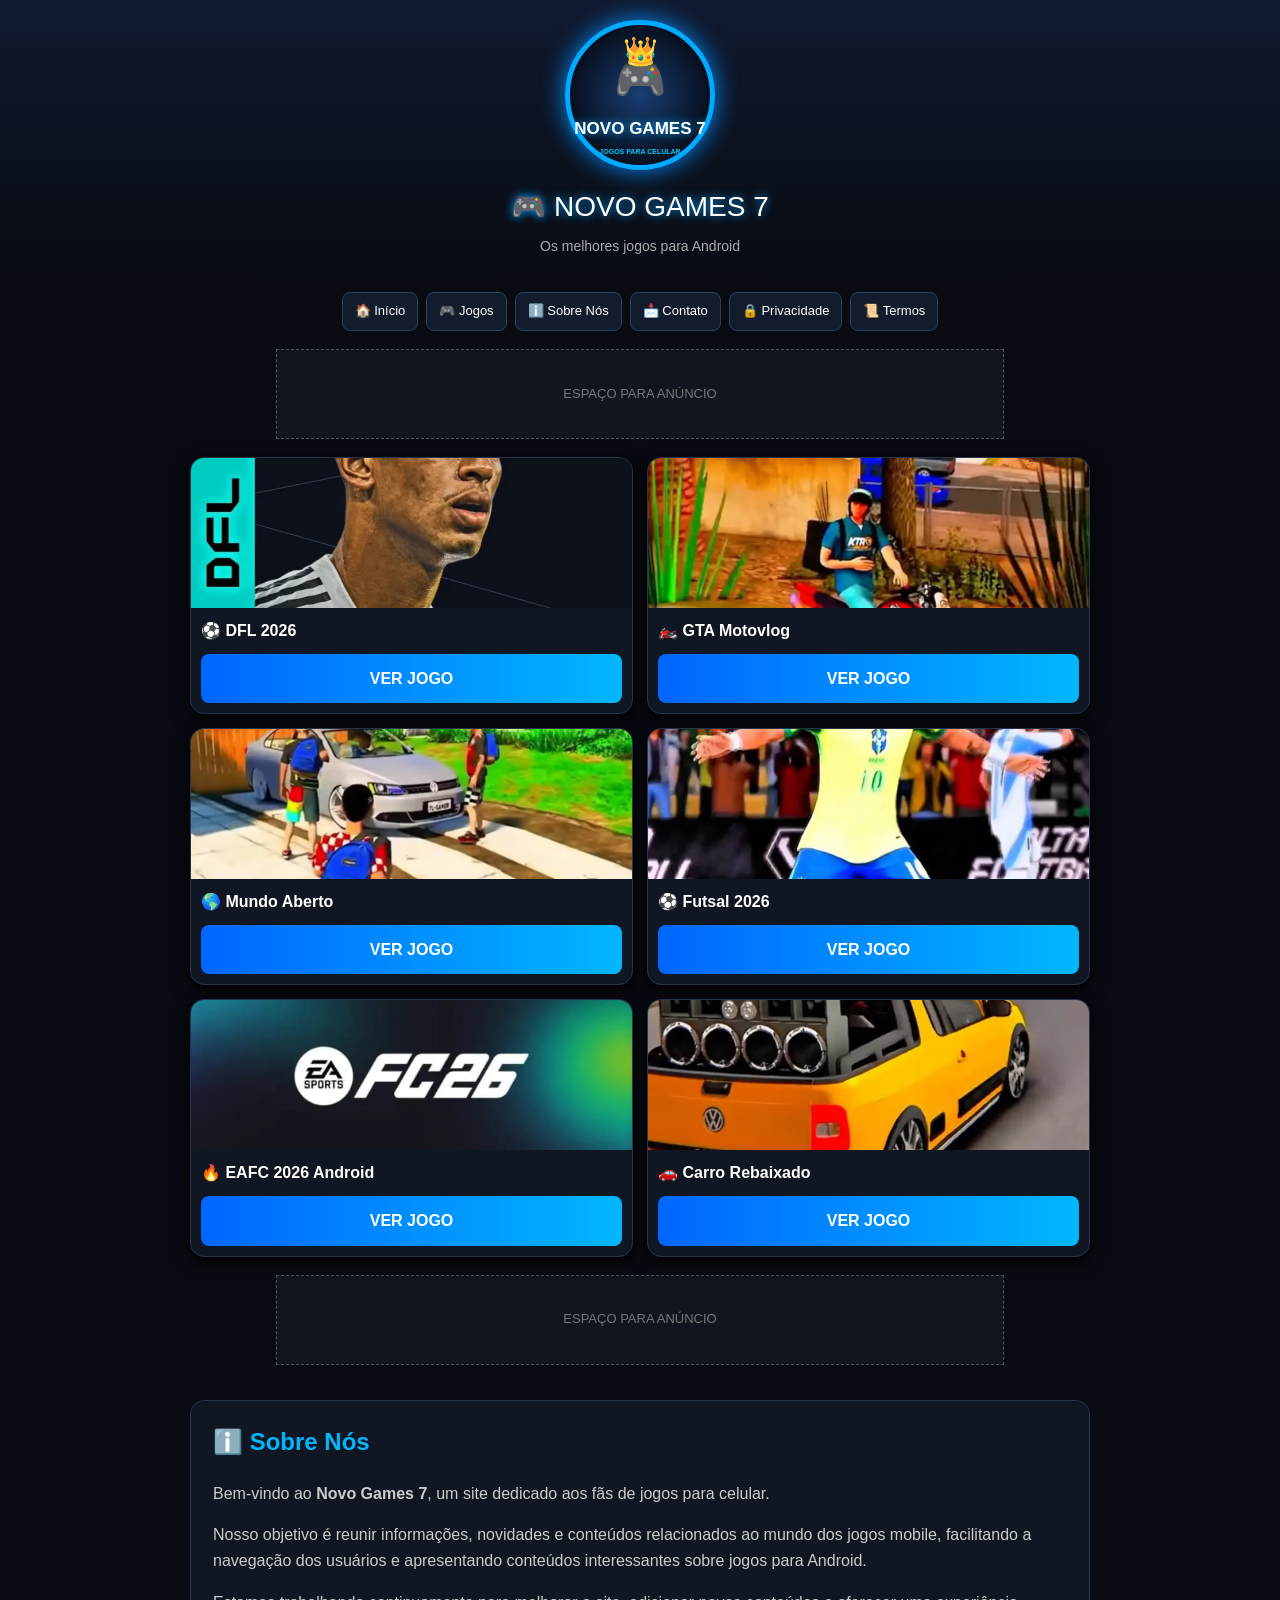
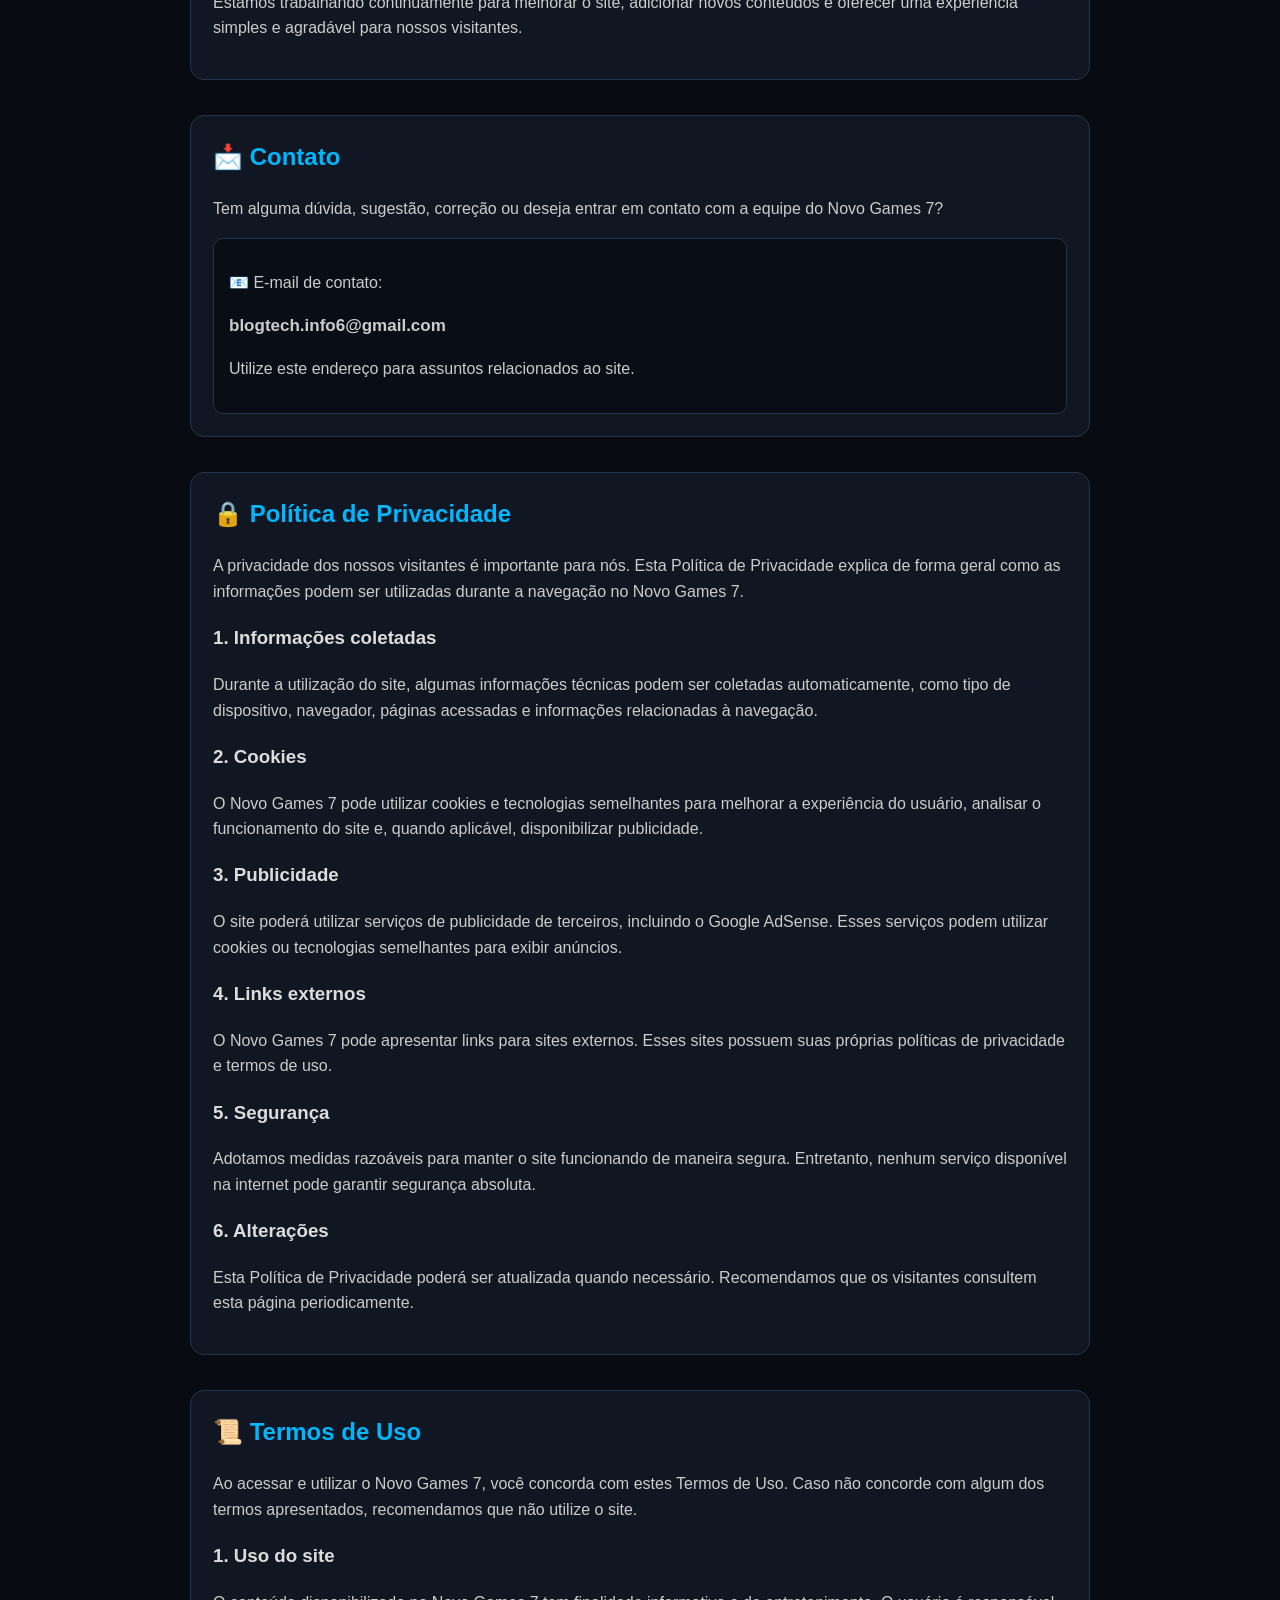
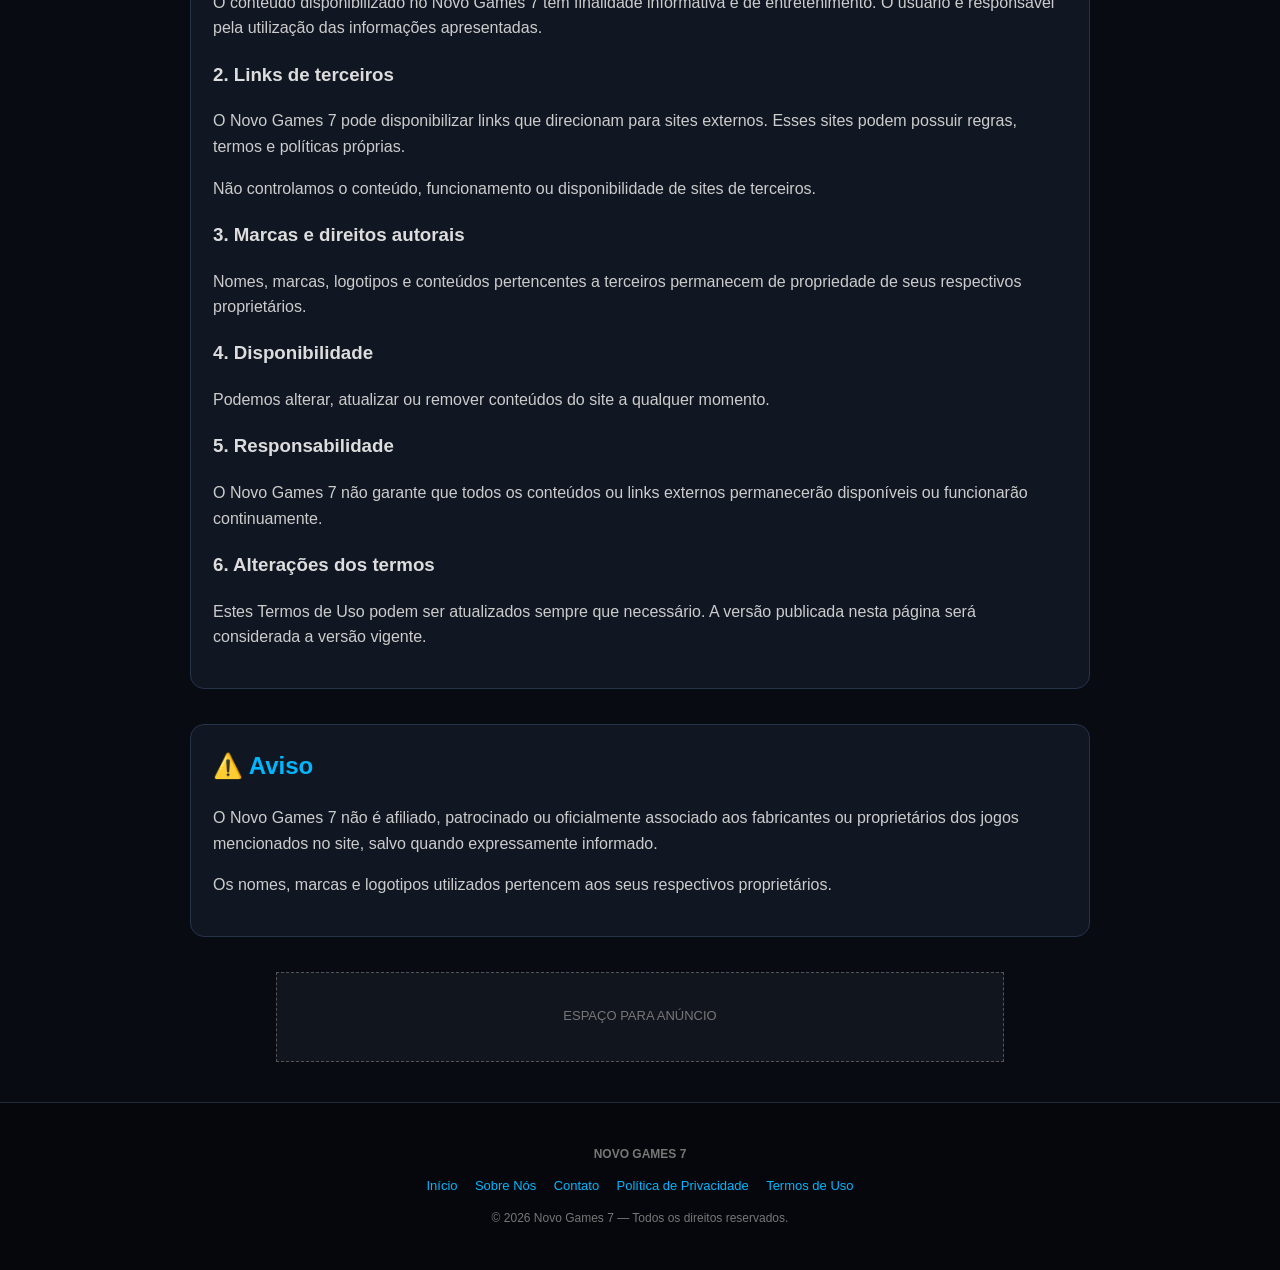
==== commit 55e83f86: "Update index.html" ====
--- a/index.html
+++ b/index.html
@@ -6,7 +6,7 @@
 
 <title>Novo Games 7</title>
 
-<meta name="description" content="Novo Games 7 - jogos para celular Android, novidades, informações e downloads.">
+<meta name="description" content="Novo Games 7 - jogos para celular Android, novidades e conteúdos sobre jogos mobile.">
 
 <style>
 *{
@@ -25,6 +25,7 @@
     line-height:1.6;
 }
 
+/* CABEÇALHO */
 header{
     text-align:center;
     padding:20px 12px;
@@ -107,7 +108,7 @@
     background:#006cff;
 }
 
-/* ANÚNCIO */
+/* ANÚNCIOS */
 .anuncio{
     width:94%;
     max-width:728px;
@@ -189,11 +190,8 @@
     color:#ddd;
 }
 
-.secao p{
-    color:#ccc;
-}
-
-.secao ul{
+.secao p,
+.secao li{
     color:#ccc;
 }
 
@@ -208,6 +206,7 @@
 .email{
     color:#00b7ff;
     font-weight:bold;
+    font-size:17px;
 }
 
 /* TELA DE ESPERA */
@@ -307,17 +306,24 @@
 
 <body>
 
+<!-- CABEÇALHO -->
 <header>
 
-    <!-- LOGO EMBUTIDO -->
     <div class="logo">
+
         <div class="crown">👑</div>
+
         <div class="controller">🎮</div>
+
         <h1>NOVO GAMES 7</h1>
+
         <p>JOGOS PARA CELULAR</p>
-    </div>
-
-    <div class="titulo">🎮 NOVO GAMES 7</div>
+
+    </div>
+
+    <div class="titulo">
+        🎮 NOVO GAMES 7
+    </div>
 
     <div class="subtitulo">
         Os melhores jogos para Android
@@ -328,12 +334,19 @@
 
 <!-- MENU -->
 <nav>
+
     <a href="#inicio">🏠 Início</a>
+
     <a href="#jogos">🎮 Jogos</a>
+
     <a href="#sobre">ℹ️ Sobre Nós</a>
+
     <a href="#contato">📩 Contato</a>
+
     <a href="#privacidade">🔒 Privacidade</a>
+
     <a href="#termos">📜 Termos</a>
+
 </nav>
 
 
@@ -361,7 +374,9 @@
         <a class="botao"
         href="#"
         onclick="abrirJogo('https://www.mediafire.com/file/lvwxo5nwccxe8yr/APK+FC26%E2%84%A2+ANDROID+OFFLINE+BY+ALPHATRIX+GAMING.zip/file')">
+
         VER JOGO
+
         </a>
 
     </div>
@@ -377,7 +392,9 @@
         <a class="botao"
         href="#"
         onclick="abrirJogo('https://zcarlostm.blogspot.com/2026/03/gta-modificado-sp-sabor-gta-rp.html?m=1')">
+
         VER JOGO
+
         </a>
 
     </div>
@@ -393,7 +410,9 @@
         <a class="botao"
         href="#"
         onclick="abrirJogo('https://zcarlostm.blogspot.com/2026/03/gta-modificado-sp-sabor-gta-rp.html?m=1')">
+
         VER JOGO
+
         </a>
 
     </div>
@@ -409,7 +428,9 @@
         <a class="botao"
         href="#"
         onclick="abrirJogo('https://www.mediafire.com/file_premium/lt86zuik9u2k842/eFootball_27_FernandoPlay_Bendezu_Beta.7z/file')">
+
         VER JOGO
+
         </a>
 
     </div>
@@ -425,7 +446,9 @@
         <a class="botao"
         href="#"
         onclick="abrirJogo('https://www.mediafire.com/file/lvwxo5nwccxe8yr/APK+FC26%E2%84%A2+ANDROID+OFFLINE+BY+ALPHATRIX+GAMING.zip/file')">
+
         VER JOGO
+
         </a>
 
     </div>
@@ -441,7 +464,9 @@
         <a class="botao"
         href="#"
         onclick="abrirJogo('https://zcarlostm.blogspot.com/2026/03/gta-modificado-sp-sabor-gta-rp.html?m=1')">
+
         VER JOGO
+
         </a>
 
     </div>
@@ -468,12 +493,12 @@
 
 <p>
 Nosso objetivo é reunir informações, novidades e conteúdos relacionados ao mundo dos jogos mobile,
-facilitando o acesso dos usuários a conteúdos interessantes para Android.
-</p>
-
-<p>
-Estamos trabalhando continuamente para melhorar o site, adicionar novos conteúdos e oferecer uma
-experiência simples e agradável para nossos visitantes.
+facilitando a navegação dos usuários e apresentando conteúdos interessantes sobre jogos para Android.
+</p>
+
+<p>
+Estamos trabalhando continuamente para melhorar o site, adicionar novos conteúdos e oferecer
+uma experiência simples e agradável para nossos visitantes.
 </p>
 
 </section>
@@ -491,15 +516,15 @@
 <div class="contato-box">
 
 <p>
-📧 E-mail:
+📧 E-mail de contato:
 </p>
 
 <p class="email">
-novogames7.contato@gmail.com
-</p>
-
-<p>
-Utilize este canal para assuntos relacionados ao site.
+blogtech.info6@gmail.com
+</p>
+
+<p>
+Utilize este endereço para assuntos relacionados ao site.
 </p>
 
 </div>
@@ -514,48 +539,50 @@
 
 <p>
 A privacidade dos nossos visitantes é importante para nós.
-Esta página explica de forma geral como as informações podem ser utilizadas durante a navegação no Novo Games 7.
-</p>
-
-<h3>Informações coletadas</h3>
-
-<p>
-O site pode utilizar informações técnicas automaticamente, como endereço IP, navegador,
-dispositivo, páginas acessadas e informações relacionadas à navegação.
-</p>
-
-<h3>Cookies</h3>
+Esta Política de Privacidade explica de forma geral como as informações podem ser utilizadas
+durante a navegação no Novo Games 7.
+</p>
+
+<h3>1. Informações coletadas</h3>
+
+<p>
+Durante a utilização do site, algumas informações técnicas podem ser coletadas automaticamente,
+como tipo de dispositivo, navegador, páginas acessadas e informações relacionadas à navegação.
+</p>
+
+<h3>2. Cookies</h3>
 
 <p>
 O Novo Games 7 pode utilizar cookies e tecnologias semelhantes para melhorar a experiência
-do usuário, analisar o funcionamento do site e, quando aplicável, exibir publicidade.
-</p>
-
-<h3>Publicidade</h3>
-
-<p>
-Podemos utilizar serviços de publicidade de terceiros, incluindo o Google AdSense.
-Esses serviços podem utilizar cookies para apresentar anúncios relevantes aos usuários.
-</p>
-
-<h3>Links externos</h3>
-
-<p>
-O site pode apresentar links para páginas externas. Não somos responsáveis pelas políticas
-de privacidade ou pelo conteúdo de sites de terceiros.
-</p>
-
-<h3>Segurança</h3>
-
-<p>
-Adotamos medidas razoáveis para manter o site funcionando de forma segura.
-Entretanto, nenhum sistema disponível na internet pode garantir segurança absoluta.
-</p>
-
-<h3>Alterações</h3>
-
-<p>
-Esta política poderá ser atualizada quando necessário para refletir mudanças no site ou na legislação aplicável.
+do usuário, analisar o funcionamento do site e, quando aplicável, disponibilizar publicidade.
+</p>
+
+<h3>3. Publicidade</h3>
+
+<p>
+O site poderá utilizar serviços de publicidade de terceiros, incluindo o Google AdSense.
+Esses serviços podem utilizar cookies ou tecnologias semelhantes para exibir anúncios.
+</p>
+
+<h3>4. Links externos</h3>
+
+<p>
+O Novo Games 7 pode apresentar links para sites externos.
+Esses sites possuem suas próprias políticas de privacidade e termos de uso.
+</p>
+
+<h3>5. Segurança</h3>
+
+<p>
+Adotamos medidas razoáveis para manter o site funcionando de maneira segura.
+Entretanto, nenhum serviço disponível na internet pode garantir segurança absoluta.
+</p>
+
+<h3>6. Alterações</h3>
+
+<p>
+Esta Política de Privacidade poderá ser atualizada quando necessário.
+Recomendamos que os visitantes consultem esta página periodicamente.
 </p>
 
 </section>
@@ -568,51 +595,51 @@
 
 <p>
 Ao acessar e utilizar o Novo Games 7, você concorda com estes Termos de Uso.
-Caso não concorde com algum deles, recomendamos que não utilize o site.
-</p>
-
-<h3>Uso do site</h3>
-
-<p>
-O conteúdo do Novo Games 7 é disponibilizado para fins informativos e de entretenimento.
-O usuário é responsável pelo uso que fizer das informações e dos links disponibilizados.
-</p>
-
-<h3>Links de terceiros</h3>
-
-<p>
-O Novo Games 7 pode disponibilizar links para sites externos.
-Esses sites possuem suas próprias regras, termos e políticas.
-</p>
-
-<p>
-Não controlamos o conteúdo, disponibilidade ou políticas de sites externos.
-</p>
-
-<h3>Propriedade intelectual</h3>
-
-<p>
-Marcas, nomes, imagens e conteúdos pertencentes a terceiros continuam sendo propriedade
+Caso não concorde com algum dos termos apresentados, recomendamos que não utilize o site.
+</p>
+
+<h3>1. Uso do site</h3>
+
+<p>
+O conteúdo disponibilizado no Novo Games 7 tem finalidade informativa e de entretenimento.
+O usuário é responsável pela utilização das informações apresentadas.
+</p>
+
+<h3>2. Links de terceiros</h3>
+
+<p>
+O Novo Games 7 pode disponibilizar links que direcionam para sites externos.
+Esses sites podem possuir regras, termos e políticas próprias.
+</p>
+
+<p>
+Não controlamos o conteúdo, funcionamento ou disponibilidade de sites de terceiros.
+</p>
+
+<h3>3. Marcas e direitos autorais</h3>
+
+<p>
+Nomes, marcas, logotipos e conteúdos pertencentes a terceiros permanecem de propriedade
 de seus respectivos proprietários.
 </p>
 
-<h3>Disponibilidade</h3>
-
-<p>
-Podemos alterar, remover ou atualizar conteúdos do site a qualquer momento, sem aviso prévio.
-</p>
-
-<h3>Responsabilidade</h3>
+<h3>4. Disponibilidade</h3>
+
+<p>
+Podemos alterar, atualizar ou remover conteúdos do site a qualquer momento.
+</p>
+
+<h3>5. Responsabilidade</h3>
 
 <p>
 O Novo Games 7 não garante que todos os conteúdos ou links externos permanecerão disponíveis
 ou funcionarão continuamente.
 </p>
 
-<h3>Alterações nos termos</h3>
-
-<p>
-Estes termos podem ser atualizados sempre que necessário.
+<h3>6. Alterações dos termos</h3>
+
+<p>
+Estes Termos de Uso podem ser atualizados sempre que necessário.
 A versão publicada nesta página será considerada a versão vigente.
 </p>
 
@@ -625,12 +652,12 @@
 <h2>⚠️ Aviso</h2>
 
 <p>
-O Novo Games 7 não é afiliado, patrocinado ou oficialmente associado aos fabricantes ou
-proprietários dos jogos mencionados no site, salvo quando expressamente informado.
-</p>
-
-<p>
-Os nomes e marcas utilizados pertencem aos seus respectivos proprietários.
+O Novo Games 7 não é afiliado, patrocinado ou oficialmente associado aos fabricantes
+ou proprietários dos jogos mencionados no site, salvo quando expressamente informado.
+</p>
+
+<p>
+Os nomes, marcas e logotipos utilizados pertencem aos seus respectivos proprietários.
 </p>
 
 </section>
@@ -650,11 +677,17 @@
 </p>
 
 <p>
+
 <a href="#inicio">Início</a>
+
 <a href="#sobre">Sobre Nós</a>
+
 <a href="#contato">Contato</a>
+
 <a href="#privacidade">Política de Privacidade</a>
+
 <a href="#termos">Termos de Uso</a>
+
 </p>
 
 <p>
@@ -673,20 +706,26 @@
 
         <p>Aguarde alguns segundos...</p>
 
-        <div id="contador">10</div>
+        <div id="contador">
+            10
+        </div>
 
         <a id="continuar"
            class="continuar"
            href="#"
            target="_blank"
            rel="noopener noreferrer">
+
            CONTINUAR PARA O JOGO 🚀
+
         </a>
 
         <a href="#"
            class="voltar"
            onclick="fecharEspera()">
+
            ← Voltar para os jogos
+
         </a>
 
     </div>
@@ -700,6 +739,8 @@
 let tempo = 10;
 let intervalo;
 
+
+/* ABRIR JOGO */
 function abrirJogo(link){
 
     event.preventDefault();
@@ -738,6 +779,7 @@
 }
 
 
+/* FECHAR ESPERA */
 function fecharEspera(){
 
     event.preventDefault();
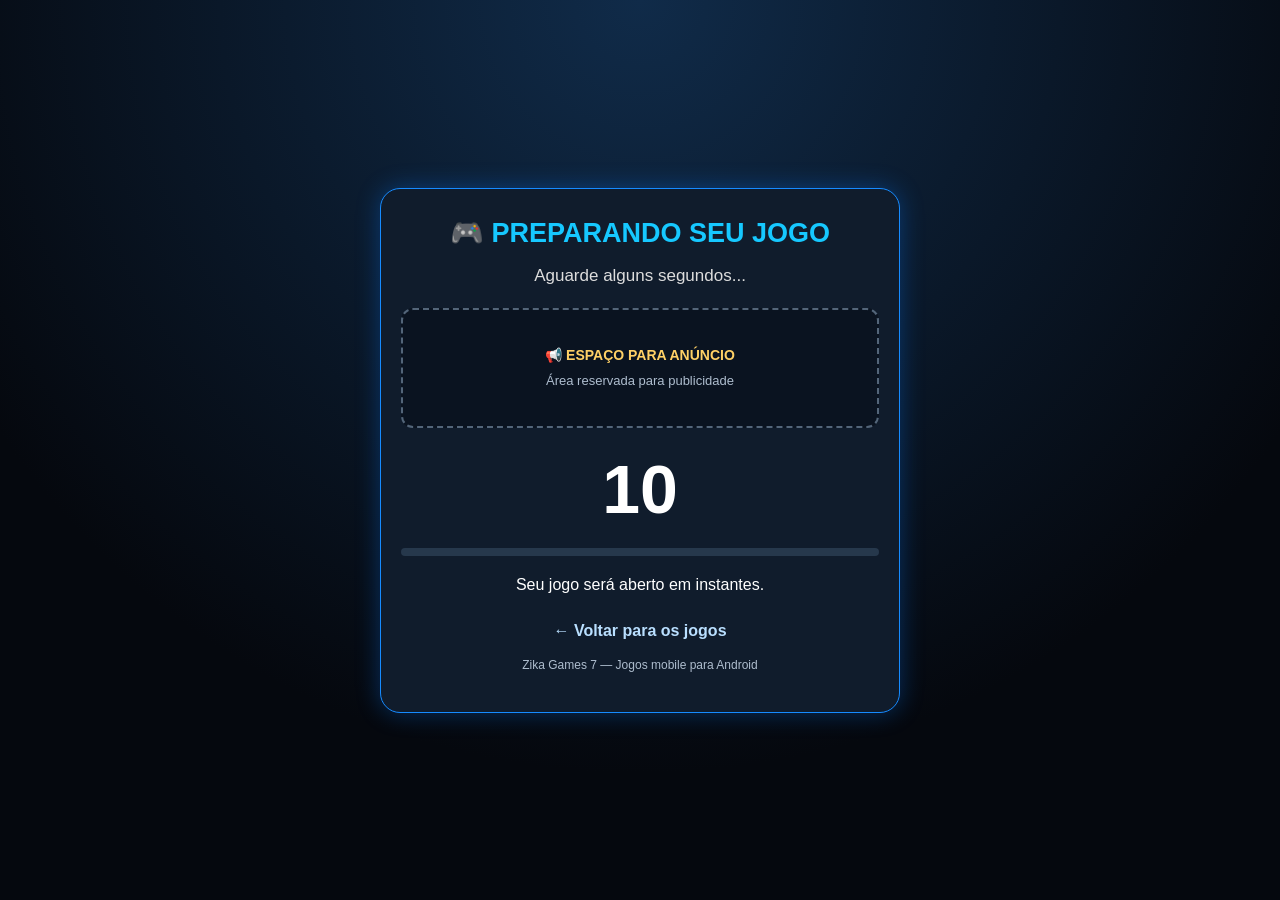
==== commit 1580a45f: "Update index.html" ====
--- a/index.html
+++ b/index.html
@@ -1,796 +1,183 @@
 <!DOCTYPE html>
 <html lang="pt-BR">
 <head>
-<meta charset="UTF-8">
-<meta name="viewport" content="width=device-width, initial-scale=1.0">
-
-<title>Novo Games 7</title>
-
-<meta name="description" content="Novo Games 7 - jogos para celular Android, novidades e conteúdos sobre jogos mobile.">
-
-<style>
-*{
-    box-sizing:border-box;
-}
-
-html{
-    scroll-behavior:smooth;
-}
-
-body{
-    margin:0;
-    background:#080b12;
-    color:#fff;
-    font-family:Arial,Helvetica,sans-serif;
-    line-height:1.6;
-}
-
-/* CABEÇALHO */
-header{
-    text-align:center;
-    padding:20px 12px;
-    background:linear-gradient(180deg,#101a30,#080b12);
-}
-
-/* LOGO */
-.logo{
-    width:150px;
-    height:150px;
-    margin:auto;
-    border-radius:50%;
-    background:radial-gradient(circle,#193d72 0%,#07101f 70%);
-    border:5px solid #00aaff;
-    box-shadow:0 0 25px #008cff;
-    display:flex;
-    align-items:center;
-    justify-content:center;
-    flex-direction:column;
-    position:relative;
-}
-
-.crown{
-    font-size:28px;
-    position:absolute;
-    top:5px;
-}
-
-.controller{
-    font-size:42px;
-    margin-top:15px;
-}
-
-.logo h1{
-    font-size:17px;
-    margin:2px 0;
-    text-shadow:0 0 8px #00aaff;
-}
-
-.logo p{
-    font-size:7px;
-    margin:2px;
-    color:#00c8ff;
-    font-weight:bold;
-}
-
-.titulo{
-    font-size:28px;
-    margin:15px 0 5px;
-    text-shadow:0 0 10px #009dff;
-}
-
-.subtitulo{
-    color:#aaa;
-    font-size:14px;
-}
-
-/* MENU */
-nav{
-    width:94%;
-    max-width:900px;
-    margin:15px auto;
-    display:flex;
-    flex-wrap:wrap;
-    justify-content:center;
-    gap:8px;
-}
-
-nav a{
-    color:#fff;
-    text-decoration:none;
-    background:#121c2d;
-    border:1px solid #29415f;
-    padding:8px 12px;
-    border-radius:8px;
-    font-size:13px;
-}
-
-nav a:hover{
-    background:#006cff;
-}
-
-/* ANÚNCIOS */
-.anuncio{
-    width:94%;
-    max-width:728px;
-    min-height:90px;
-    margin:18px auto;
-    border:1px dashed #555;
-    background:#11151d;
-    display:flex;
-    justify-content:center;
-    align-items:center;
-    color:#777;
-    font-size:13px;
-    text-align:center;
-}
-
-/* JOGOS */
-.jogos{
-    width:94%;
-    max-width:900px;
-    margin:auto;
-    display:grid;
-    grid-template-columns:repeat(2,1fr);
-    gap:14px;
-}
-
-.jogo{
-    background:#111722;
-    border-radius:14px;
-    overflow:hidden;
-    border:1px solid #26344a;
-    box-shadow:0 5px 18px #000;
-}
-
-.jogo img{
-    width:100%;
-    height:150px;
-    object-fit:cover;
-    display:block;
-}
-
-.jogo h2{
-    font-size:16px;
-    margin:10px;
-}
-
-.botao{
-    display:block;
-    text-align:center;
-    text-decoration:none;
-    color:white;
-    background:linear-gradient(90deg,#0066ff,#00b7ff);
-    padding:12px;
-    margin:10px;
-    border-radius:8px;
-    font-weight:bold;
-}
-
-.botao:active{
-    transform:scale(.97);
-}
-
-/* SEÇÕES */
-.secao{
-    width:94%;
-    max-width:900px;
-    margin:35px auto;
-    padding:22px;
-    background:#111722;
-    border:1px solid #26344a;
-    border-radius:14px;
-}
-
-.secao h2{
-    color:#00b7ff;
-    margin-top:0;
-}
-
-.secao h3{
-    color:#ddd;
-}
-
-.secao p,
-.secao li{
-    color:#ccc;
-}
-
-/* CONTATO */
-.contato-box{
-    background:#080d16;
-    padding:15px;
-    border-radius:10px;
-    border:1px solid #25354d;
-}
-
-.email{
-    color:#00b7ff;
-    font-weight:bold;
-    font-size:17px;
-}
-
-/* TELA DE ESPERA */
-#espera{
-    display:none;
-    position:fixed;
-    inset:0;
-    background:#070a10;
-    z-index:9999;
-    text-align:center;
-    padding:30px 15px;
-}
-
-.caixa{
-    max-width:420px;
-    margin:80px auto;
-    background:#111722;
-    padding:25px;
-    border-radius:18px;
-    border:1px solid #263b58;
-    box-shadow:0 0 30px #006cff55;
-}
-
-.caixa h2{
-    color:#00b7ff;
-}
-
-#contador{
-    font-size:48px;
-    font-weight:bold;
-    margin:20px;
-}
-
-.continuar{
-    display:none;
-    background:#00a651;
-    color:white;
-    padding:15px;
-    border-radius:10px;
-    text-decoration:none;
-    font-weight:bold;
-}
-
-.voltar{
-    display:block;
-    margin-top:20px;
-    color:#aaa;
-    text-decoration:none;
-}
-
-/* RODAPÉ */
-footer{
-    margin-top:40px;
-    padding:30px 15px;
-    text-align:center;
-    background:#05070c;
-    border-top:1px solid #202b3b;
-}
-
-footer a{
-    color:#00b7ff;
-    text-decoration:none;
-    margin:0 7px;
-    font-size:13px;
-}
-
-footer p{
-    color:#777;
-    font-size:12px;
-}
-
-/* CELULAR */
-@media(max-width:500px){
-
-    .jogos{
-        grid-template-columns:1fr;
+  <meta charset="UTF-8">
+  <meta name="viewport" content="width=device-width, initial-scale=1.0">
+  <title>Preparando seu jogo | Zika Games 7</title>
+  <meta name="description" content="Aguarde alguns segundos enquanto preparamos seu jogo no Zika Games 7.">
+  <style>
+    * {
+      box-sizing: border-box;
     }
 
-    .jogo img{
-        height:190px;
+    body {
+      margin: 0;
+      min-height: 100vh;
+      display: flex;
+      justify-content: center;
+      align-items: center;
+      padding: 20px;
+      background: radial-gradient(circle at top, #102b49, #05080e 70%);
+      color: #fff;
+      font-family: Arial, sans-serif;
     }
 
-    .titulo{
-        font-size:24px;
+    .container {
+      width: 100%;
+      max-width: 520px;
+      text-align: center;
+      padding: 28px 20px;
+      background: #101c2c;
+      border: 1px solid #168bff;
+      border-radius: 20px;
+      box-shadow: 0 0 25px #087bff55;
     }
 
-    .secao{
-        padding:18px;
+    h1 {
+      color: #16c8ff;
+      font-size: 27px;
+      margin: 0 0 15px;
     }
 
-    nav a{
-        font-size:12px;
+    .subtitle {
+      font-size: 17px;
+      color: #ddd;
+      margin-bottom: 20px;
     }
-}
-</style>
+
+    .ad-space {
+      width: 100%;
+      min-height: 120px;
+      margin: 22px auto;
+      padding: 20px 10px;
+      display: flex;
+      flex-direction: column;
+      justify-content: center;
+      align-items: center;
+      gap: 10px;
+      border: 2px dashed #536579;
+      border-radius: 12px;
+      background: #0a1320;
+      color: #aebdce;
+    }
+
+    .ad-space strong {
+      color: #ffd166;
+      font-size: 14px;
+    }
+
+    .ad-space span {
+      font-size: 13px;
+    }
+
+    #contador {
+      font-size: 68px;
+      font-weight: bold;
+      color: #fff;
+      margin: 20px 0;
+    }
+
+    .progress {
+      height: 8px;
+      background: #26384c;
+      border-radius: 20px;
+      overflow: hidden;
+      margin: 20px 0;
+    }
+
+    .progress-bar {
+      width: 0%;
+      height: 100%;
+      background: #16c8ff;
+      transition: width 1s linear;
+    }
+
+    .back {
+      display: inline-block;
+      margin-top: 12px;
+      color: #b9dfff;
+      text-decoration: none;
+      font-weight: bold;
+    }
+
+    .back:hover {
+      color: #16c8ff;
+    }
+
+    .notice {
+      color: #aebdce;
+      font-size: 12px;
+      margin-top: 18px;
+    }
+  </style>
 </head>
 
 <body>
+  <main class="container">
+    <h1>🎮 PREPARANDO SEU JOGO</h1>
+    <p class="subtitle">Aguarde alguns segundos...</p>
 
-<!-- CABEÇALHO -->
-<header>
-
-    <div class="logo">
-
-        <div class="crown">👑</div>
-
-        <div class="controller">🎮</div>
-
-        <h1>NOVO GAMES 7</h1>
-
-        <p>JOGOS PARA CELULAR</p>
-
+    <div class="ad-space">
+      <strong>📢 ESPAÇO PARA ANÚNCIO</strong>
+      <span>Área reservada para publicidade</span>
     </div>
 
-    <div class="titulo">
-        🎮 NOVO GAMES 7
+    <div id="contador">10</div>
+
+    <div class="progress">
+      <div class="progress-bar" id="barra"></div>
     </div>
 
-    <div class="subtitulo">
-        Os melhores jogos para Android
-    </div>
+    <p id="mensagem">Seu jogo será aberto em instantes.</p>
 
-</header>
+    <a class="back" href="links.html">← Voltar para os jogos</a>
 
+    <p class="notice">
+      Zika Games 7 — Jogos mobile para Android
+    </p>
+  </main>
 
-<!-- MENU -->
-<nav>
+  <script>
+    /*
+      IMPORTANTE:
+      Troque o endereço abaixo pelo link verdadeiro do jogo.
+    */
+    const parametros = new URLSearchParams(window.location.search);
+    const destino = parametros.get("url");
 
-    <a href="#inicio">🏠 Início</a>
+    let tempo = 10;
 
-    <a href="#jogos">🎮 Jogos</a>
+    const contador = document.getElementById("contador");
+    const barra = document.getElementById("barra");
+    const mensagem = document.getElementById("mensagem");
 
-    <a href="#sobre">ℹ️ Sobre Nós</a>
+    const intervalo = setInterval(function () {
+      tempo--;
+      contador.textContent = tempo;
+      barra.style.width = ((10 - tempo) * 10) + "%";
 
-    <a href="#contato">📩 Contato</a>
+      if (tempo <= 0) {
+        clearInterval(intervalo);
+        contador.textContent = "✓";
+        barra.style.width = "100%";
 
-    <a href="#privacidade">🔒 Privacidade</a>
+        if (destino) {
+          try {
+            const link = new URL(destino);
 
-    <a href="#termos">📜 Termos</a>
-
-</nav>
-
-
-<div id="inicio"></div>
-
-
-<!-- ANÚNCIO -->
-<div class="anuncio">
-    ESPAÇO PARA ANÚNCIO
-</div>
-
-
-<!-- JOGOS -->
-<section id="jogos">
-
-<div class="jogos">
-
-    <!-- JOGO 1 -->
-    <div class="jogo">
-
-        <img src="jogo-1.jpg" alt="DFL 2026">
-
-        <h2>⚽ DFL 2026</h2>
-
-        <a class="botao"
-        href="#"
-        onclick="abrirJogo('https://www.mediafire.com/file/lvwxo5nwccxe8yr/APK+FC26%E2%84%A2+ANDROID+OFFLINE+BY+ALPHATRIX+GAMING.zip/file')">
-
-        VER JOGO
-
-        </a>
-
-    </div>
-
-
-    <!-- JOGO 2 -->
-    <div class="jogo">
-
-        <img src="jogo-2.jpg" alt="GTA Motovlog">
-
-        <h2>🏍️ GTA Motovlog</h2>
-
-        <a class="botao"
-        href="#"
-        onclick="abrirJogo('https://zcarlostm.blogspot.com/2026/03/gta-modificado-sp-sabor-gta-rp.html?m=1')">
-
-        VER JOGO
-
-        </a>
-
-    </div>
-
-
-    <!-- JOGO 3 -->
-    <div class="jogo">
-
-        <img src="jogo-3.jpg" alt="Jogo de Mundo Aberto">
-
-        <h2>🌎 Mundo Aberto</h2>
-
-        <a class="botao"
-        href="#"
-        onclick="abrirJogo('https://zcarlostm.blogspot.com/2026/03/gta-modificado-sp-sabor-gta-rp.html?m=1')">
-
-        VER JOGO
-
-        </a>
-
-    </div>
-
-
-    <!-- JOGO 4 -->
-    <div class="jogo">
-
-        <img src="jogo-4.jpg" alt="Futsal 2026">
-
-        <h2>⚽ Futsal 2026</h2>
-
-        <a class="botao"
-        href="#"
-        onclick="abrirJogo('https://www.mediafire.com/file_premium/lt86zuik9u2k842/eFootball_27_FernandoPlay_Bendezu_Beta.7z/file')">
-
-        VER JOGO
-
-        </a>
-
-    </div>
-
-
-    <!-- JOGO 5 -->
-    <div class="jogo">
-
-        <img src="jogo-5.jpg" alt="EAFC 2026 Android">
-
-        <h2>🔥 EAFC 2026 Android</h2>
-
-        <a class="botao"
-        href="#"
-        onclick="abrirJogo('https://www.mediafire.com/file/lvwxo5nwccxe8yr/APK+FC26%E2%84%A2+ANDROID+OFFLINE+BY+ALPHATRIX+GAMING.zip/file')">
-
-        VER JOGO
-
-        </a>
-
-    </div>
-
-
-    <!-- JOGO 6 -->
-    <div class="jogo">
-
-        <img src="jogo-6.jpg" alt="Carro Rebaixado">
-
-        <h2>🚗 Carro Rebaixado</h2>
-
-        <a class="botao"
-        href="#"
-        onclick="abrirJogo('https://zcarlostm.blogspot.com/2026/03/gta-modificado-sp-sabor-gta-rp.html?m=1')">
-
-        VER JOGO
-
-        </a>
-
-    </div>
-
-</div>
-
-</section>
-
-
-<!-- ANÚNCIO -->
-<div class="anuncio">
-    ESPAÇO PARA ANÚNCIO
-</div>
-
-
-<!-- SOBRE NÓS -->
-<section class="secao" id="sobre">
-
-<h2>ℹ️ Sobre Nós</h2>
-
-<p>
-Bem-vindo ao <strong>Novo Games 7</strong>, um site dedicado aos fãs de jogos para celular.
-</p>
-
-<p>
-Nosso objetivo é reunir informações, novidades e conteúdos relacionados ao mundo dos jogos mobile,
-facilitando a navegação dos usuários e apresentando conteúdos interessantes sobre jogos para Android.
-</p>
-
-<p>
-Estamos trabalhando continuamente para melhorar o site, adicionar novos conteúdos e oferecer
-uma experiência simples e agradável para nossos visitantes.
-</p>
-
-</section>
-
-
-<!-- CONTATO -->
-<section class="secao" id="contato">
-
-<h2>📩 Contato</h2>
-
-<p>
-Tem alguma dúvida, sugestão, correção ou deseja entrar em contato com a equipe do Novo Games 7?
-</p>
-
-<div class="contato-box">
-
-<p>
-📧 E-mail de contato:
-</p>
-
-<p class="email">
-blogtech.info6@gmail.com
-</p>
-
-<p>
-Utilize este endereço para assuntos relacionados ao site.
-</p>
-
-</div>
-
-</section>
-
-
-<!-- POLÍTICA DE PRIVACIDADE -->
-<section class="secao" id="privacidade">
-
-<h2>🔒 Política de Privacidade</h2>
-
-<p>
-A privacidade dos nossos visitantes é importante para nós.
-Esta Política de Privacidade explica de forma geral como as informações podem ser utilizadas
-durante a navegação no Novo Games 7.
-</p>
-
-<h3>1. Informações coletadas</h3>
-
-<p>
-Durante a utilização do site, algumas informações técnicas podem ser coletadas automaticamente,
-como tipo de dispositivo, navegador, páginas acessadas e informações relacionadas à navegação.
-</p>
-
-<h3>2. Cookies</h3>
-
-<p>
-O Novo Games 7 pode utilizar cookies e tecnologias semelhantes para melhorar a experiência
-do usuário, analisar o funcionamento do site e, quando aplicável, disponibilizar publicidade.
-</p>
-
-<h3>3. Publicidade</h3>
-
-<p>
-O site poderá utilizar serviços de publicidade de terceiros, incluindo o Google AdSense.
-Esses serviços podem utilizar cookies ou tecnologias semelhantes para exibir anúncios.
-</p>
-
-<h3>4. Links externos</h3>
-
-<p>
-O Novo Games 7 pode apresentar links para sites externos.
-Esses sites possuem suas próprias políticas de privacidade e termos de uso.
-</p>
-
-<h3>5. Segurança</h3>
-
-<p>
-Adotamos medidas razoáveis para manter o site funcionando de maneira segura.
-Entretanto, nenhum serviço disponível na internet pode garantir segurança absoluta.
-</p>
-
-<h3>6. Alterações</h3>
-
-<p>
-Esta Política de Privacidade poderá ser atualizada quando necessário.
-Recomendamos que os visitantes consultem esta página periodicamente.
-</p>
-
-</section>
-
-
-<!-- TERMOS DE USO -->
-<section class="secao" id="termos">
-
-<h2>📜 Termos de Uso</h2>
-
-<p>
-Ao acessar e utilizar o Novo Games 7, você concorda com estes Termos de Uso.
-Caso não concorde com algum dos termos apresentados, recomendamos que não utilize o site.
-</p>
-
-<h3>1. Uso do site</h3>
-
-<p>
-O conteúdo disponibilizado no Novo Games 7 tem finalidade informativa e de entretenimento.
-O usuário é responsável pela utilização das informações apresentadas.
-</p>
-
-<h3>2. Links de terceiros</h3>
-
-<p>
-O Novo Games 7 pode disponibilizar links que direcionam para sites externos.
-Esses sites podem possuir regras, termos e políticas próprias.
-</p>
-
-<p>
-Não controlamos o conteúdo, funcionamento ou disponibilidade de sites de terceiros.
-</p>
-
-<h3>3. Marcas e direitos autorais</h3>
-
-<p>
-Nomes, marcas, logotipos e conteúdos pertencentes a terceiros permanecem de propriedade
-de seus respectivos proprietários.
-</p>
-
-<h3>4. Disponibilidade</h3>
-
-<p>
-Podemos alterar, atualizar ou remover conteúdos do site a qualquer momento.
-</p>
-
-<h3>5. Responsabilidade</h3>
-
-<p>
-O Novo Games 7 não garante que todos os conteúdos ou links externos permanecerão disponíveis
-ou funcionarão continuamente.
-</p>
-
-<h3>6. Alterações dos termos</h3>
-
-<p>
-Estes Termos de Uso podem ser atualizados sempre que necessário.
-A versão publicada nesta página será considerada a versão vigente.
-</p>
-
-</section>
-
-
-<!-- AVISO -->
-<section class="secao">
-
-<h2>⚠️ Aviso</h2>
-
-<p>
-O Novo Games 7 não é afiliado, patrocinado ou oficialmente associado aos fabricantes
-ou proprietários dos jogos mencionados no site, salvo quando expressamente informado.
-</p>
-
-<p>
-Os nomes, marcas e logotipos utilizados pertencem aos seus respectivos proprietários.
-</p>
-
-</section>
-
-
-<!-- ANÚNCIO -->
-<div class="anuncio">
-    ESPAÇO PARA ANÚNCIO
-</div>
-
-
-<!-- RODAPÉ -->
-<footer>
-
-<p>
-<strong>NOVO GAMES 7</strong>
-</p>
-
-<p>
-
-<a href="#inicio">Início</a>
-
-<a href="#sobre">Sobre Nós</a>
-
-<a href="#contato">Contato</a>
-
-<a href="#privacidade">Política de Privacidade</a>
-
-<a href="#termos">Termos de Uso</a>
-
-</p>
-
-<p>
-© 2026 Novo Games 7 — Todos os direitos reservados.
-</p>
-
-</footer>
-
-
-<!-- TELA DE ESPERA -->
-<div id="espera">
-
-    <div class="caixa">
-
-        <h2>🎮 PREPARANDO SEU JOGO</h2>
-
-        <p>Aguarde alguns segundos...</p>
-
-        <div id="contador">
-            10
-        </div>
-
-        <a id="continuar"
-           class="continuar"
-           href="#"
-           target="_blank"
-           rel="noopener noreferrer">
-
-           CONTINUAR PARA O JOGO 🚀
-
-        </a>
-
-        <a href="#"
-           class="voltar"
-           onclick="fecharEspera()">
-
-           ← Voltar para os jogos
-
-        </a>
-
-    </div>
-
-</div>
-
-
-<script>
-
-let linkDoJogo = "";
-let tempo = 10;
-let intervalo;
-
-
-/* ABRIR JOGO */
-function abrirJogo(link){
-
-    event.preventDefault();
-
-    linkDoJogo = link;
-
-    tempo = 10;
-
-    document.getElementById("espera").style.display = "block";
-
-    document.getElementById("contador").textContent = tempo;
-
-    document.getElementById("continuar").style.display = "none";
-
-    clearInterval(intervalo);
-
-    intervalo = setInterval(function(){
-
-        tempo--;
-
-        document.getElementById("contador").textContent = tempo;
-
-        if(tempo <= 0){
-
-            clearInterval(intervalo);
-
-            document.getElementById("contador").textContent = "✓";
-
-            document.getElementById("continuar").style.display = "block";
-
-            document.getElementById("continuar").href = linkDoJogo;
-
+            if (link.protocol === "https:" || link.protocol === "http:") {
+              mensagem.textContent = "Abrindo seu jogo...";
+              window.location.href = link.href;
+              return;
+            }
+          } catch (erro) {
+            // Mantém a página aberta se o endereço não for válido.
+          }
         }
 
-    },1000);
-}
-
-
-/* FECHAR ESPERA */
-function fecharEspera(){
-
-    event.preventDefault();
-
-    clearInterval(intervalo);
-
-    document.getElementById("espera").style.display = "none";
-
-}
-
-</script>
-
+        mensagem.textContent = "Não foi possível localizar o jogo. Volte e tente novamente.";
+      }
+    }, 1000);
+  </script>
 </body>
 </html>
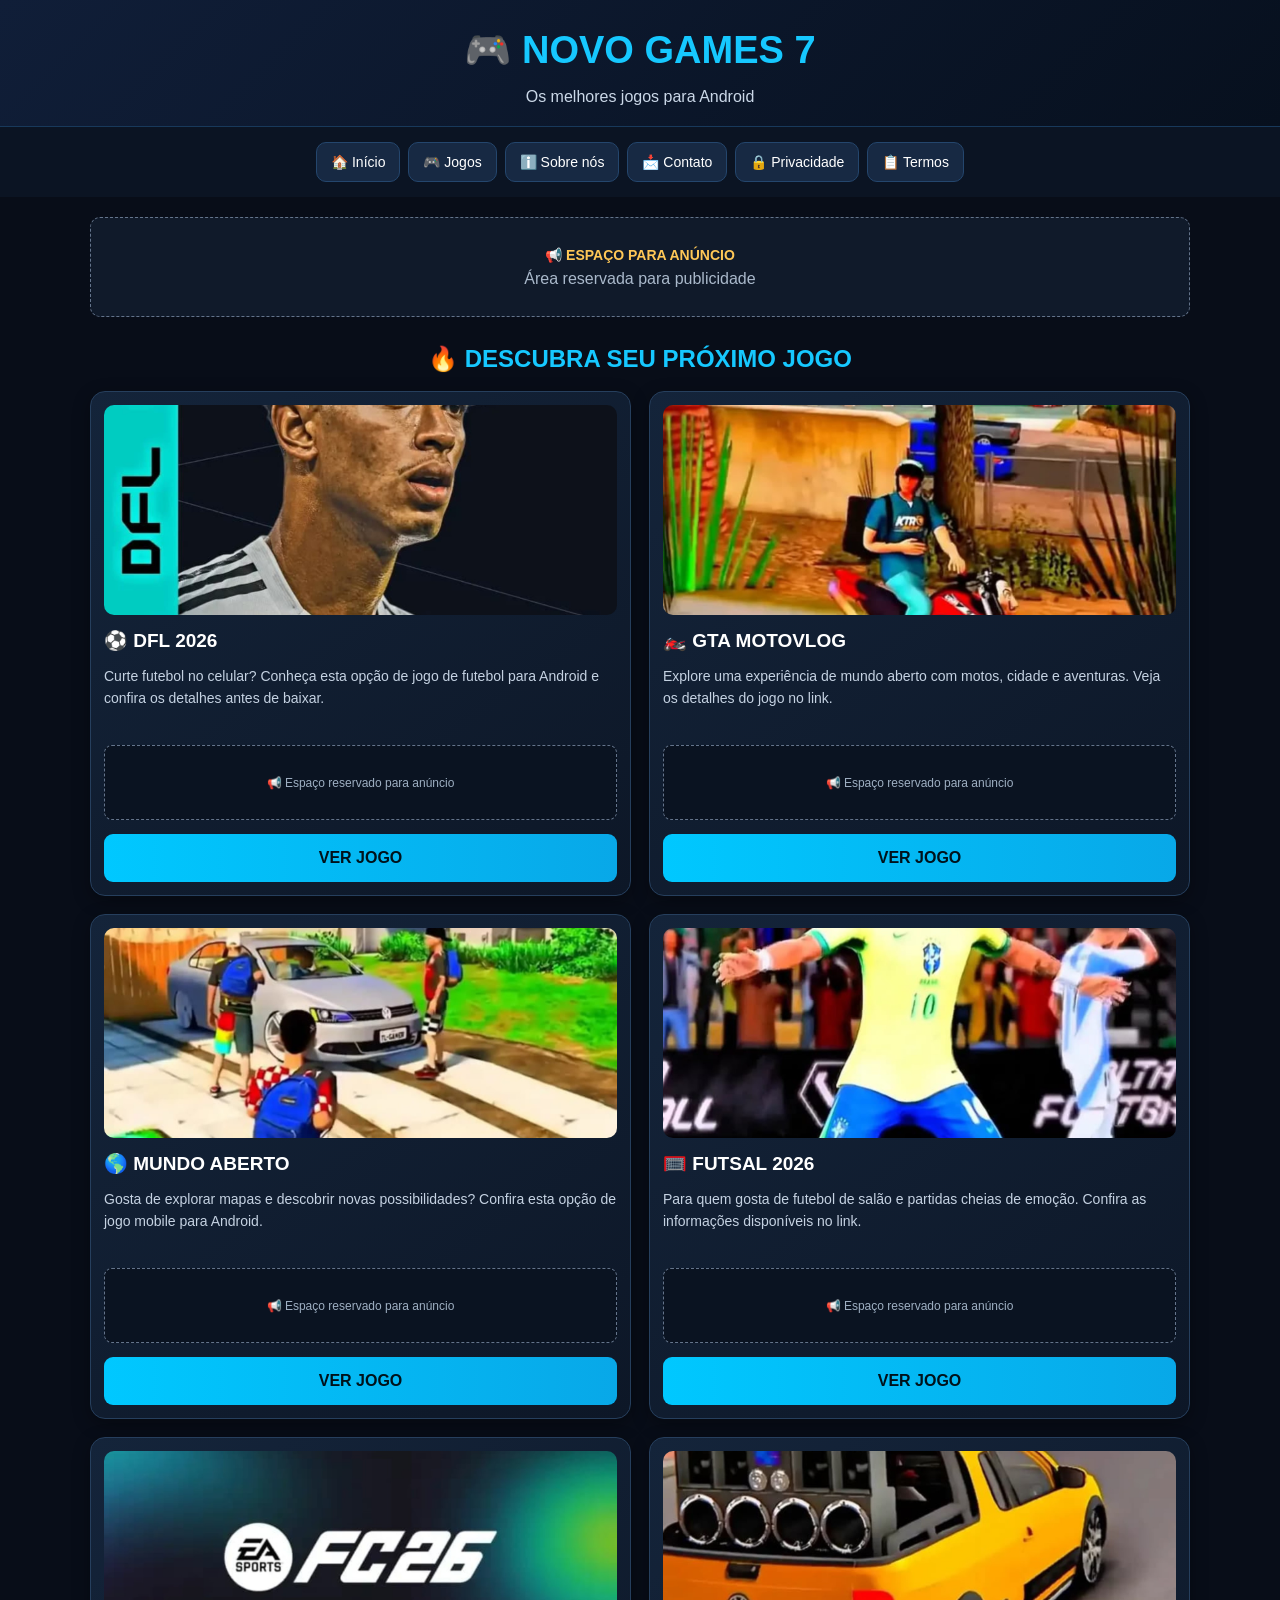
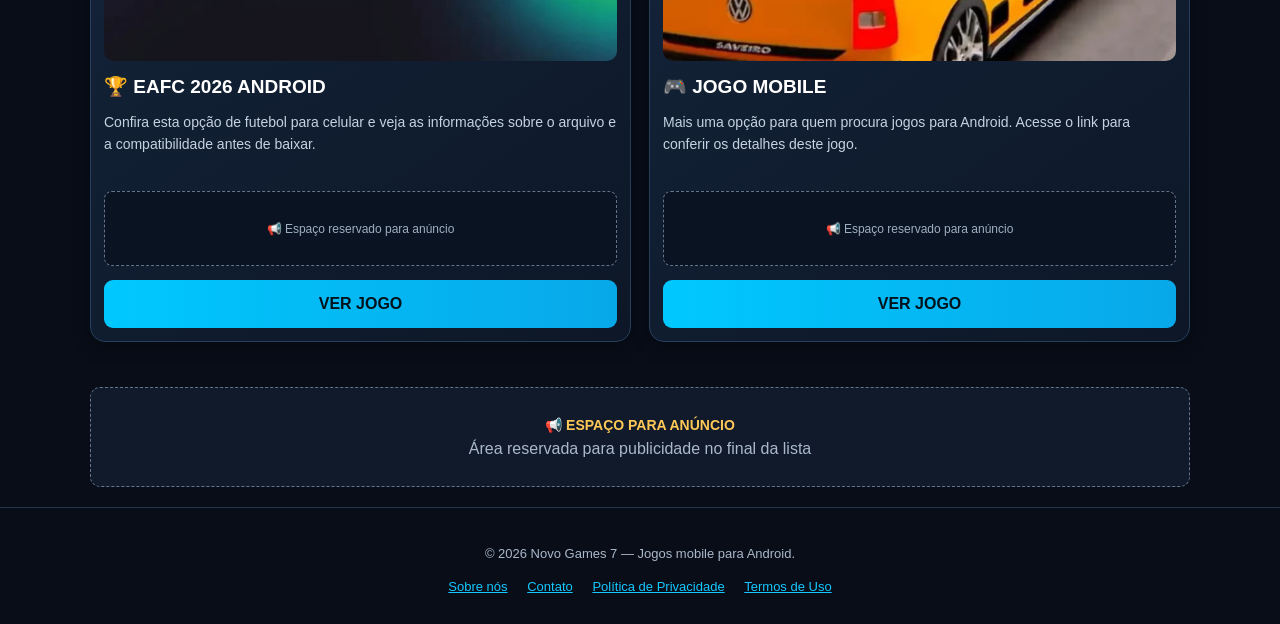
==== commit 8c8f9117: "Update index.html" ====
--- a/index.html
+++ b/index.html
@@ -3,8 +3,10 @@
 <head>
   <meta charset="UTF-8">
   <meta name="viewport" content="width=device-width, initial-scale=1.0">
-  <title>Preparando seu jogo | Zika Games 7</title>
-  <meta name="description" content="Aguarde alguns segundos enquanto preparamos seu jogo no Zika Games 7.">
+  <title>Novo Games 7 - Jogos Mobile</title>
+  <meta name="description" content="Novo Games 7: descubra jogos mobile, futebol, mundo aberto, novidades e jogos para Android.">
+  <meta name="theme-color" content="#080d18">
+
   <style>
     * {
       box-sizing: border-box;
@@ -12,172 +14,294 @@
 
     body {
       margin: 0;
-      min-height: 100vh;
+      font-family: Arial, sans-serif;
+      color: #fff;
+      background: #080d18;
+    }
+
+    header {
+      text-align: center;
+      padding: 28px 15px 20px;
+      background: linear-gradient(135deg, #101e38, #07101e);
+      border-bottom: 1px solid #18395b;
+    }
+
+    header h1 {
+      margin: 0;
+      color: #16c8ff;
+      font-size: clamp(26px, 5vw, 38px);
+    }
+
+    header p {
+      color: #cbd8e8;
+      margin-bottom: 0;
+    }
+
+    nav {
       display: flex;
       justify-content: center;
-      align-items: center;
-      padding: 20px;
-      background: radial-gradient(circle at top, #102b49, #05080e 70%);
-      color: #fff;
-      font-family: Arial, sans-serif;
+      flex-wrap: wrap;
+      gap: 8px;
+      padding: 15px;
+      background: #0b1423;
+    }
+
+    nav a {
+      color: white;
+      text-decoration: none;
+      background: #172943;
+      border: 1px solid #24466d;
+      border-radius: 10px;
+      padding: 11px 14px;
+      font-size: 14px;
     }
 
     .container {
-      width: 100%;
-      max-width: 520px;
-      text-align: center;
-      padding: 28px 20px;
-      background: #101c2c;
-      border: 1px solid #168bff;
-      border-radius: 20px;
-      box-shadow: 0 0 25px #087bff55;
-    }
-
-    h1 {
-      color: #16c8ff;
-      font-size: 27px;
-      margin: 0 0 15px;
-    }
-
-    .subtitle {
-      font-size: 17px;
-      color: #ddd;
-      margin-bottom: 20px;
+      width: min(1100px, 94%);
+      margin: auto;
     }
 
     .ad-space {
-      width: 100%;
-      min-height: 120px;
-      margin: 22px auto;
+      min-height: 100px;
+      margin: 20px auto;
       padding: 20px 10px;
+      border: 1px dashed #64748b;
+      border-radius: 10px;
+      background: #101a2a;
+      color: #aab9cb;
       display: flex;
       flex-direction: column;
+      align-items: center;
       justify-content: center;
+      text-align: center;
+      gap: 7px;
+    }
+
+    .ad-space strong {
+      color: #ffc857;
+      font-size: 14px;
+    }
+
+    .section-title {
+      margin: 28px 0 18px;
+      text-align: center;
+      color: #16c8ff;
+    }
+
+    .games {
+      display: grid;
+      grid-template-columns: repeat(2, minmax(0, 1fr));
+      gap: 18px;
+      padding-bottom: 25px;
+    }
+
+    .game-card {
+      background: linear-gradient(145deg, #14243a, #0d1727);
+      border: 1px solid #263f5d;
+      border-radius: 15px;
+      padding: 13px;
+      overflow: hidden;
+      box-shadow: 0 5px 18px #0005;
+    }
+
+    .game-card img {
+      display: block;
+      width: 100%;
+      height: 210px;
+      object-fit: cover;
+      border-radius: 10px;
+      background: #1a293d;
+    }
+
+    .game-card h3 {
+      color: #fff;
+      margin: 14px 0 8px;
+      font-size: 19px;
+    }
+
+    .description {
+      color: #c5d2e2;
+      line-height: 1.55;
+      font-size: 14px;
+      min-height: 65px;
+    }
+
+    .game-ad {
+      min-height: 75px;
+      margin: 14px 0;
+      padding: 12px 8px;
+      border: 1px dashed #64748b;
+      border-radius: 8px;
+      text-align: center;
+      color: #9eafc2;
+      font-size: 12px;
+      display: flex;
       align-items: center;
-      gap: 10px;
-      border: 2px dashed #536579;
-      border-radius: 12px;
-      background: #0a1320;
-      color: #aebdce;
-    }
-
-    .ad-space strong {
-      color: #ffd166;
-      font-size: 14px;
-    }
-
-    .ad-space span {
-      font-size: 13px;
-    }
-
-    #contador {
-      font-size: 68px;
-      font-weight: bold;
-      color: #fff;
-      margin: 20px 0;
-    }
-
-    .progress {
-      height: 8px;
-      background: #26384c;
-      border-radius: 20px;
-      overflow: hidden;
-      margin: 20px 0;
-    }
-
-    .progress-bar {
-      width: 0%;
-      height: 100%;
-      background: #16c8ff;
-      transition: width 1s linear;
-    }
-
-    .back {
-      display: inline-block;
-      margin-top: 12px;
-      color: #b9dfff;
+      justify-content: center;
+      background: #0a1321;
+    }
+
+    .game-button {
+      display: block;
+      width: 100%;
+      text-align: center;
       text-decoration: none;
       font-weight: bold;
-    }
-
-    .back:hover {
+      color: #00121b;
+      background: linear-gradient(90deg, #00c8ff, #08a8e8);
+      border-radius: 9px;
+      padding: 15px 10px;
+      margin-top: 10px;
+    }
+
+    .game-button:hover {
+      filter: brightness(1.12);
+    }
+
+    footer {
+      text-align: center;
+      padding: 25px 12px;
+      color: #aab9cb;
+      border-top: 1px solid #20344d;
+      font-size: 13px;
+    }
+
+    footer a {
       color: #16c8ff;
-    }
-
-    .notice {
-      color: #aebdce;
-      font-size: 12px;
-      margin-top: 18px;
+      margin: 5px 8px;
+      display: inline-block;
+    }
+
+    @media (max-width: 600px) {
+      .games {
+        grid-template-columns: 1fr;
+      }
+
+      .game-card img {
+        height: 220px;
+      }
+
+      .description {
+        min-height: 0;
+      }
     }
   </style>
 </head>
 
 <body>
+  <header id="inicio">
+    <h1>🎮 NOVO GAMES 7</h1>
+    <p>Os melhores jogos para Android</p>
+  </header>
+
+  <nav>
+    <a href="#inicio">🏠 Início</a>
+    <a href="#jogos">🎮 Jogos</a>
+    <a href="sobre.html">ℹ️ Sobre nós</a>
+    <a href="contato.html">📩 Contato</a>
+    <a href="privacidade.html">🔒 Privacidade</a>
+    <a href="termos.html">📋 Termos</a>
+  </nav>
+
   <main class="container">
-    <h1>🎮 PREPARANDO SEU JOGO</h1>
-    <p class="subtitle">Aguarde alguns segundos...</p>
-
     <div class="ad-space">
       <strong>📢 ESPAÇO PARA ANÚNCIO</strong>
       <span>Área reservada para publicidade</span>
     </div>
 
-    <div id="contador">10</div>
-
-    <div class="progress">
-      <div class="progress-bar" id="barra"></div>
+    <h2 class="section-title" id="jogos">🔥 DESCUBRA SEU PRÓXIMO JOGO</h2>
+
+    <section class="games">
+      <article class="game-card">
+        <img src="jogo-1.jpg" alt="Imagem do DFL 2026">
+        <h3>⚽ DFL 2026</h3>
+        <p class="description">
+          Curte futebol no celular? Conheça esta opção de jogo de futebol
+          para Android e confira os detalhes antes de baixar.
+        </p>
+        <div class="game-ad">📢 Espaço reservado para anúncio</div>
+        <a class="game-button"
+           href="https://www.mediafire.com/file/lvwxo5nwccxe8yr/"
+           target="_blank" rel="noopener noreferrer">VER JOGO</a>
+      </article>
+
+      <article class="game-card">
+        <img src="jogo-2.jpg" alt="Imagem do GTA Motovlog">
+        <h3>🏍️ GTA MOTOVLOG</h3>
+        <p class="description">
+          Explore uma experiência de mundo aberto com motos, cidade e
+          aventuras. Veja os detalhes do jogo no link.
+        </p>
+        <div class="game-ad">📢 Espaço reservado para anúncio</div>
+        <a class="game-button"
+           href="https://zcarlostm.blogspot.com/2026/03/gta-modificado-sp-sabor-gta-rp.html?m=1"
+           target="_blank" rel="noopener noreferrer">VER JOGO</a>
+      </article>
+
+      <article class="game-card">
+        <img src="jogo-3.jpg" alt="Imagem do jogo de mundo aberto">
+        <h3>🌎 MUNDO ABERTO</h3>
+        <p class="description">
+          Gosta de explorar mapas e descobrir novas possibilidades?
+          Confira esta opção de jogo mobile para Android.
+        </p>
+        <div class="game-ad">📢 Espaço reservado para anúncio</div>
+        <a class="game-button"
+           href="https://zcarlostm.blogspot.com/2026/03/gta-modificado-sp-sabor-gta-rp.html?m=1"
+           target="_blank" rel="noopener noreferrer">VER JOGO</a>
+      </article>
+
+      <article class="game-card">
+        <img src="jogo-4.jpg" alt="Imagem do jogo de futsal 2026">
+        <h3>🥅 FUTSAL 2026</h3>
+        <p class="description">
+          Para quem gosta de futebol de salão e partidas cheias de emoção.
+          Confira as informações disponíveis no link.
+        </p>
+        <div class="game-ad">📢 Espaço reservado para anúncio</div>
+        <a class="game-button"
+           href="https://www.mediafire.com/file_premium/lt86zuik9u2k842/"
+           target="_blank" rel="noopener noreferrer">VER JOGO</a>
+      </article>
+
+      <article class="game-card">
+        <img src="jogo-5.jpg" alt="Imagem do EAFC 2026 Android">
+        <h3>🏆 EAFC 2026 ANDROID</h3>
+        <p class="description">
+          Confira esta opção de futebol para celular e veja as informações
+          sobre o arquivo e a compatibilidade antes de baixar.
+        </p>
+        <div class="game-ad">📢 Espaço reservado para anúncio</div>
+        <a class="game-button"
+           href="https://www.mediafire.com/file/lvwxo5nwccxe8yr/"
+           target="_blank" rel="noopener noreferrer">VER JOGO</a>
+      </article>
+
+      <article class="game-card">
+        <img src="jogo-6.jpg" alt="Imagem do sexto jogo">
+        <h3>🎮 JOGO MOBILE</h3>
+        <p class="description">
+          Mais uma opção para quem procura jogos para Android.
+          Acesse o link para conferir os detalhes deste jogo.
+        </p>
+        <div class="game-ad">📢 Espaço reservado para anúncio</div>
+        <a class="game-button"
+           href="#jogos">VER JOGO</a>
+      </article>
+    </section>
+
+    <div class="ad-space">
+      <strong>📢 ESPAÇO PARA ANÚNCIO</strong>
+      <span>Área reservada para publicidade no final da lista</span>
     </div>
-
-    <p id="mensagem">Seu jogo será aberto em instantes.</p>
-
-    <a class="back" href="links.html">← Voltar para os jogos</a>
-
-    <p class="notice">
-      Zika Games 7 — Jogos mobile para Android
-    </p>
   </main>
 
-  <script>
-    /*
-      IMPORTANTE:
-      Troque o endereço abaixo pelo link verdadeiro do jogo.
-    */
-    const parametros = new URLSearchParams(window.location.search);
-    const destino = parametros.get("url");
-
-    let tempo = 10;
-
-    const contador = document.getElementById("contador");
-    const barra = document.getElementById("barra");
-    const mensagem = document.getElementById("mensagem");
-
-    const intervalo = setInterval(function () {
-      tempo--;
-      contador.textContent = tempo;
-      barra.style.width = ((10 - tempo) * 10) + "%";
-
-      if (tempo <= 0) {
-        clearInterval(intervalo);
-        contador.textContent = "✓";
-        barra.style.width = "100%";
-
-        if (destino) {
-          try {
-            const link = new URL(destino);
-
-            if (link.protocol === "https:" || link.protocol === "http:") {
-              mensagem.textContent = "Abrindo seu jogo...";
-              window.location.href = link.href;
-              return;
-            }
-          } catch (erro) {
-            // Mantém a página aberta se o endereço não for válido.
-          }
-        }
-
-        mensagem.textContent = "Não foi possível localizar o jogo. Volte e tente novamente.";
-      }
-    }, 1000);
-  </script>
+  <footer>
+    <p>© 2026 Novo Games 7 — Jogos mobile para Android.</p>
+    <a href="sobre.html">Sobre nós</a>
+    <a href="contato.html">Contato</a>
+    <a href="privacidade.html">Política de Privacidade</a>
+    <a href="termos.html">Termos de Uso</a>
+  </footer>
 </body>
 </html>
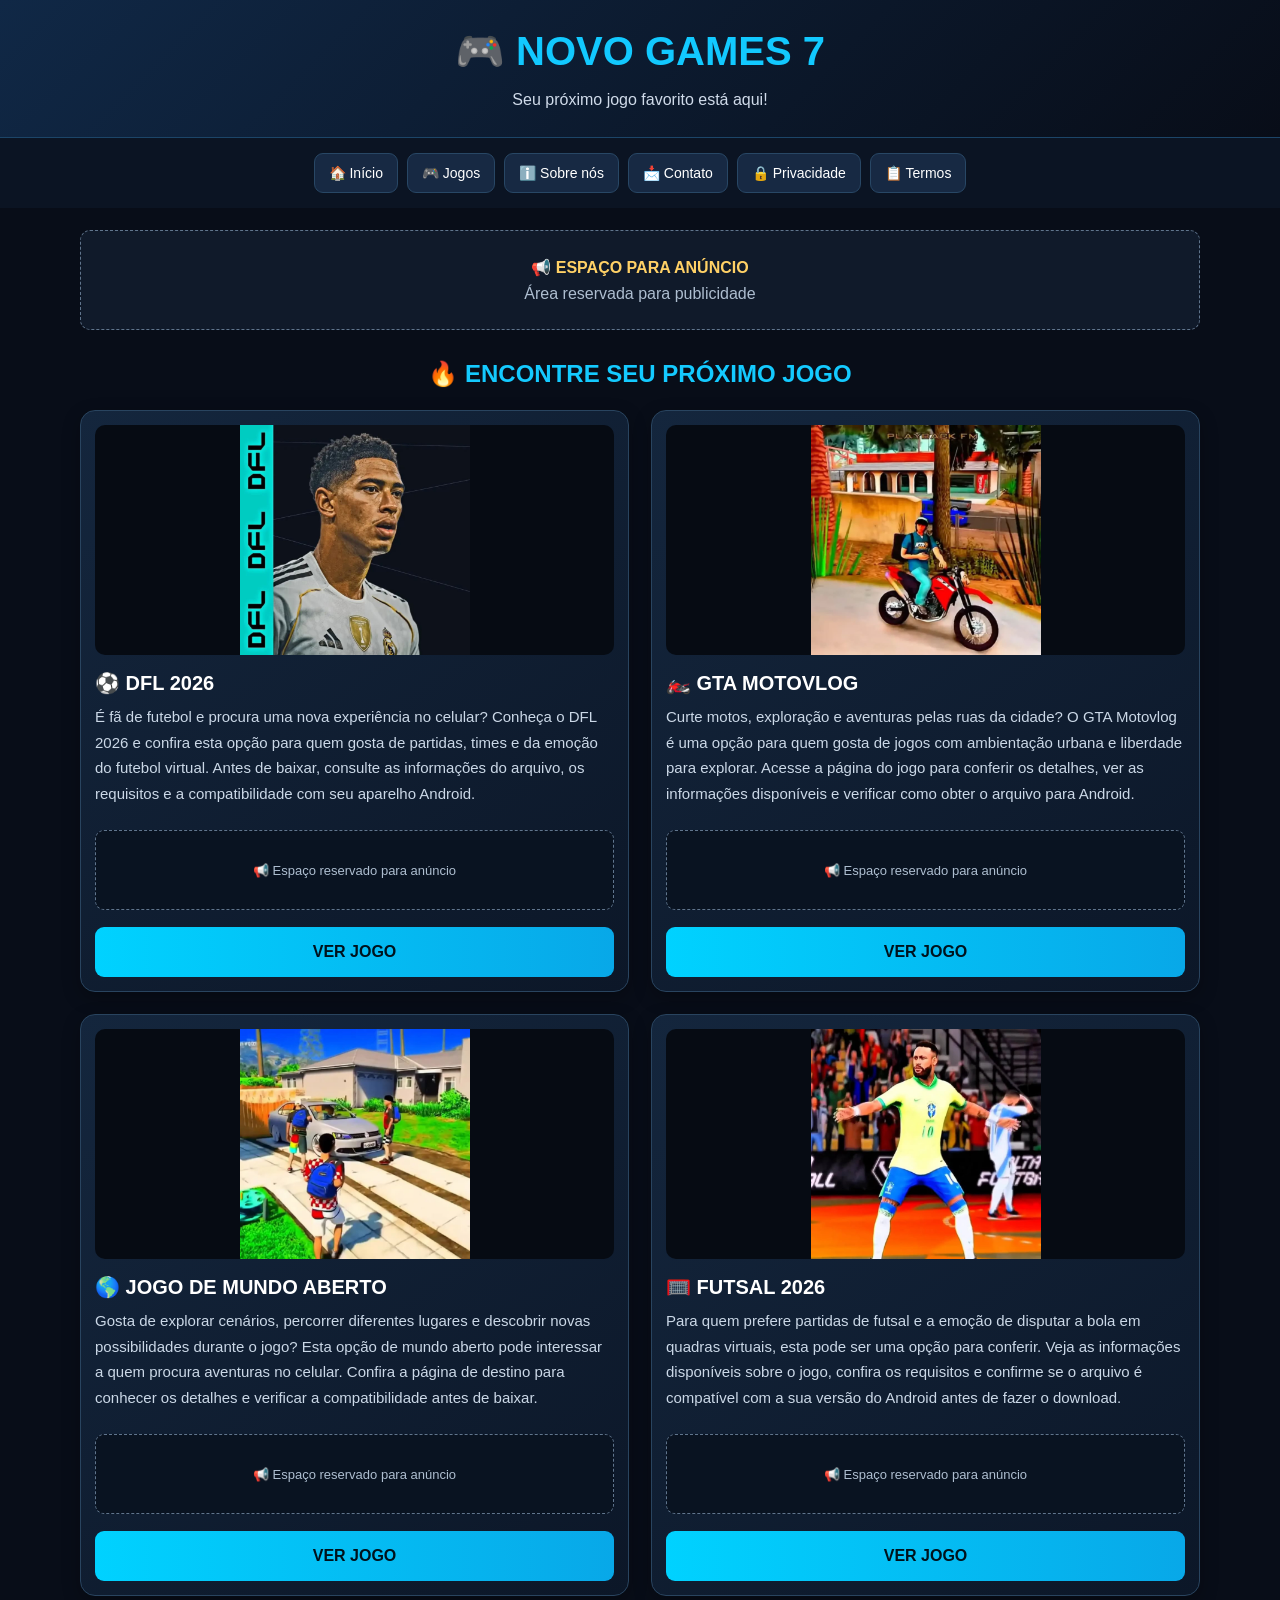
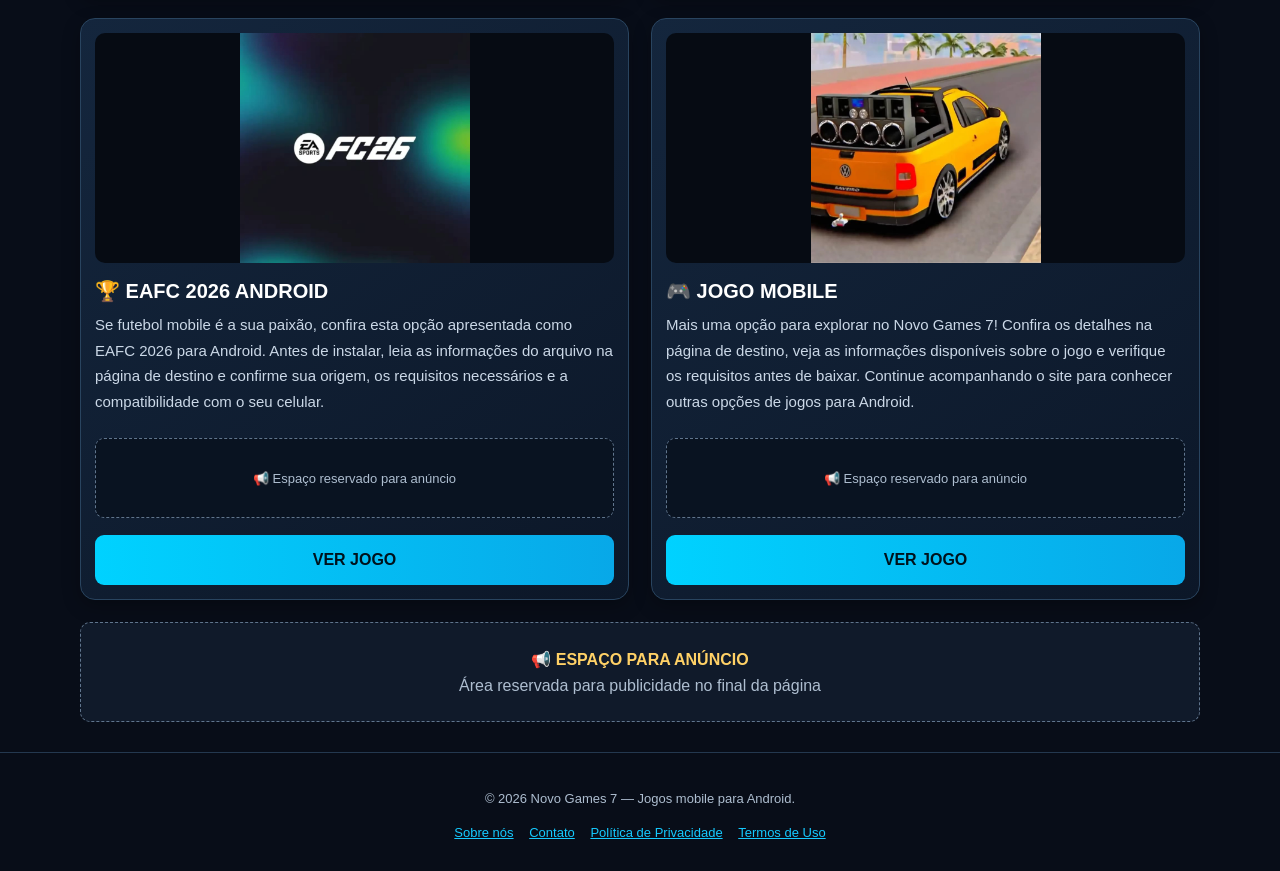
==== commit 28b9c872: "Update index.html" ====
--- a/index.html
+++ b/index.html
@@ -1,307 +1,329 @@
 <!DOCTYPE html>
 <html lang="pt-BR">
 <head>
-  <meta charset="UTF-8">
-  <meta name="viewport" content="width=device-width, initial-scale=1.0">
-  <title>Novo Games 7 - Jogos Mobile</title>
-  <meta name="description" content="Novo Games 7: descubra jogos mobile, futebol, mundo aberto, novidades e jogos para Android.">
-  <meta name="theme-color" content="#080d18">
-
-  <style>
-    * {
-      box-sizing: border-box;
-    }
-
-    body {
-      margin: 0;
-      font-family: Arial, sans-serif;
-      color: #fff;
-      background: #080d18;
-    }
-
-    header {
-      text-align: center;
-      padding: 28px 15px 20px;
-      background: linear-gradient(135deg, #101e38, #07101e);
-      border-bottom: 1px solid #18395b;
-    }
-
-    header h1 {
-      margin: 0;
-      color: #16c8ff;
-      font-size: clamp(26px, 5vw, 38px);
-    }
-
-    header p {
-      color: #cbd8e8;
-      margin-bottom: 0;
-    }
-
-    nav {
-      display: flex;
-      justify-content: center;
-      flex-wrap: wrap;
-      gap: 8px;
-      padding: 15px;
-      background: #0b1423;
-    }
-
-    nav a {
-      color: white;
-      text-decoration: none;
-      background: #172943;
-      border: 1px solid #24466d;
-      border-radius: 10px;
-      padding: 11px 14px;
-      font-size: 14px;
-    }
-
-    .container {
-      width: min(1100px, 94%);
-      margin: auto;
-    }
-
-    .ad-space {
-      min-height: 100px;
-      margin: 20px auto;
-      padding: 20px 10px;
-      border: 1px dashed #64748b;
-      border-radius: 10px;
-      background: #101a2a;
-      color: #aab9cb;
-      display: flex;
-      flex-direction: column;
-      align-items: center;
-      justify-content: center;
-      text-align: center;
-      gap: 7px;
-    }
-
-    .ad-space strong {
-      color: #ffc857;
-      font-size: 14px;
-    }
-
-    .section-title {
-      margin: 28px 0 18px;
-      text-align: center;
-      color: #16c8ff;
-    }
-
-    .games {
-      display: grid;
-      grid-template-columns: repeat(2, minmax(0, 1fr));
-      gap: 18px;
-      padding-bottom: 25px;
-    }
-
-    .game-card {
-      background: linear-gradient(145deg, #14243a, #0d1727);
-      border: 1px solid #263f5d;
-      border-radius: 15px;
-      padding: 13px;
-      overflow: hidden;
-      box-shadow: 0 5px 18px #0005;
-    }
-
-    .game-card img {
-      display: block;
-      width: 100%;
-      height: 210px;
-      object-fit: cover;
-      border-radius: 10px;
-      background: #1a293d;
-    }
-
-    .game-card h3 {
-      color: #fff;
-      margin: 14px 0 8px;
-      font-size: 19px;
-    }
-
-    .description {
-      color: #c5d2e2;
-      line-height: 1.55;
-      font-size: 14px;
-      min-height: 65px;
-    }
-
-    .game-ad {
-      min-height: 75px;
-      margin: 14px 0;
-      padding: 12px 8px;
-      border: 1px dashed #64748b;
-      border-radius: 8px;
-      text-align: center;
-      color: #9eafc2;
-      font-size: 12px;
-      display: flex;
-      align-items: center;
-      justify-content: center;
-      background: #0a1321;
-    }
-
-    .game-button {
-      display: block;
-      width: 100%;
-      text-align: center;
-      text-decoration: none;
-      font-weight: bold;
-      color: #00121b;
-      background: linear-gradient(90deg, #00c8ff, #08a8e8);
-      border-radius: 9px;
-      padding: 15px 10px;
-      margin-top: 10px;
-    }
-
-    .game-button:hover {
-      filter: brightness(1.12);
-    }
-
-    footer {
-      text-align: center;
-      padding: 25px 12px;
-      color: #aab9cb;
-      border-top: 1px solid #20344d;
-      font-size: 13px;
-    }
-
-    footer a {
-      color: #16c8ff;
-      margin: 5px 8px;
-      display: inline-block;
-    }
-
-    @media (max-width: 600px) {
-      .games {
-        grid-template-columns: 1fr;
-      }
-
-      .game-card img {
-        height: 220px;
-      }
-
-      .description {
-        min-height: 0;
-      }
-    }
-  </style>
+<meta charset="UTF-8">
+<meta name="viewport" content="width=device-width, initial-scale=1.0">
+
+<title>Novo Games 7 - Jogos Mobile</title>
+<meta name="description" content="Descubra jogos mobile para Android no Novo Games 7! Confira jogos de futebol, mundo aberto, motos, novidades e muito mais.">
+
+<style>
+* {
+  box-sizing: border-box;
+}
+
+body {
+  margin: 0;
+  background: #080d18;
+  color: #fff;
+  font-family: Arial, sans-serif;
+}
+
+header {
+  text-align: center;
+  padding: 28px 15px;
+  background: linear-gradient(135deg, #102846, #080d18);
+  border-bottom: 1px solid #1c4568;
+}
+
+header h1 {
+  margin: 0;
+  color: #12c9ff;
+  font-size: clamp(27px, 5vw, 40px);
+}
+
+header p {
+  color: #d0dbea;
+  margin-bottom: 0;
+}
+
+nav {
+  display: flex;
+  justify-content: center;
+  flex-wrap: wrap;
+  gap: 9px;
+  padding: 15px 10px;
+  background: #0b1423;
+}
+
+nav a {
+  padding: 11px 14px;
+  color: white;
+  background: #172943;
+  border: 1px solid #284765;
+  border-radius: 9px;
+  text-decoration: none;
+  font-size: 14px;
+}
+
+.container {
+  width: min(1120px, 94%);
+  margin: auto;
+}
+
+.ad-space {
+  min-height: 100px;
+  margin: 22px 0;
+  padding: 20px 10px;
+  background: #101a2a;
+  border: 1px dashed #60758d;
+  border-radius: 10px;
+  text-align: center;
+  display: flex;
+  flex-direction: column;
+  justify-content: center;
+  gap: 8px;
+  color: #aebed0;
+}
+
+.ad-space strong {
+  color: #ffd166;
+}
+
+h2 {
+  text-align: center;
+  color: #14caff;
+  margin: 30px 0 22px;
+}
+
+.games {
+  display: grid;
+  grid-template-columns: repeat(2, minmax(0, 1fr));
+  gap: 22px;
+  align-items: stretch;
+}
+
+.game-card {
+  display: flex;
+  flex-direction: column;
+  min-width: 0;
+  padding: 14px;
+  background: linear-gradient(145deg, #14263d, #0c1728);
+  border: 1px solid #29445f;
+  border-radius: 15px;
+  box-shadow: 0 6px 18px #0004;
+}
+
+.game-card img {
+  width: 100%;
+  height: 230px;
+  display: block;
+  object-fit: contain;
+  object-position: center;
+  background: #060b13;
+  border-radius: 10px;
+}
+
+.game-card h3 {
+  margin: 16px 0 9px;
+  font-size: 20px;
+  color: #fff;
+}
+
+.description {
+  margin: 0 0 12px;
+  color: #cbd8e7;
+  font-size: 15px;
+  line-height: 1.7;
+  flex-grow: 1;
+}
+
+.game-ad {
+  min-height: 80px;
+  margin: 12px 0;
+  padding: 15px 8px;
+  display: flex;
+  align-items: center;
+  justify-content: center;
+  text-align: center;
+  border: 1px dashed #60758d;
+  border-radius: 9px;
+  background: #091321;
+  color: #aebed0;
+  font-size: 13px;
+}
+
+.game-button {
+  display: block;
+  width: 100%;
+  margin-top: 5px;
+  padding: 16px 10px;
+  text-align: center;
+  text-decoration: none;
+  font-weight: bold;
+  color: #00121c;
+  background: linear-gradient(90deg, #00d2ff, #08a8e8);
+  border-radius: 9px;
+}
+
+.game-button:hover {
+  filter: brightness(1.12);
+}
+
+footer {
+  margin-top: 30px;
+  padding: 25px 12px;
+  text-align: center;
+  border-top: 1px solid #24384f;
+  color: #aebed0;
+  font-size: 13px;
+}
+
+footer a {
+  display: inline-block;
+  margin: 6px;
+  color: #15caff;
+}
+
+@media (max-width: 650px) {
+  .games {
+    grid-template-columns: 1fr;
+  }
+
+  .game-card img {
+    height: 230px;
+  }
+}
+</style>
 </head>
 
 <body>
-  <header id="inicio">
-    <h1>🎮 NOVO GAMES 7</h1>
-    <p>Os melhores jogos para Android</p>
-  </header>
-
-  <nav>
-    <a href="#inicio">🏠 Início</a>
-    <a href="#jogos">🎮 Jogos</a>
-    <a href="sobre.html">ℹ️ Sobre nós</a>
-    <a href="contato.html">📩 Contato</a>
-    <a href="privacidade.html">🔒 Privacidade</a>
-    <a href="termos.html">📋 Termos</a>
-  </nav>
-
-  <main class="container">
-    <div class="ad-space">
-      <strong>📢 ESPAÇO PARA ANÚNCIO</strong>
-      <span>Área reservada para publicidade</span>
-    </div>
-
-    <h2 class="section-title" id="jogos">🔥 DESCUBRA SEU PRÓXIMO JOGO</h2>
-
-    <section class="games">
-      <article class="game-card">
-        <img src="jogo-1.jpg" alt="Imagem do DFL 2026">
-        <h3>⚽ DFL 2026</h3>
-        <p class="description">
-          Curte futebol no celular? Conheça esta opção de jogo de futebol
-          para Android e confira os detalhes antes de baixar.
-        </p>
-        <div class="game-ad">📢 Espaço reservado para anúncio</div>
-        <a class="game-button"
-           href="https://www.mediafire.com/file/lvwxo5nwccxe8yr/"
-           target="_blank" rel="noopener noreferrer">VER JOGO</a>
-      </article>
-
-      <article class="game-card">
-        <img src="jogo-2.jpg" alt="Imagem do GTA Motovlog">
-        <h3>🏍️ GTA MOTOVLOG</h3>
-        <p class="description">
-          Explore uma experiência de mundo aberto com motos, cidade e
-          aventuras. Veja os detalhes do jogo no link.
-        </p>
-        <div class="game-ad">📢 Espaço reservado para anúncio</div>
-        <a class="game-button"
-           href="https://zcarlostm.blogspot.com/2026/03/gta-modificado-sp-sabor-gta-rp.html?m=1"
-           target="_blank" rel="noopener noreferrer">VER JOGO</a>
-      </article>
-
-      <article class="game-card">
-        <img src="jogo-3.jpg" alt="Imagem do jogo de mundo aberto">
-        <h3>🌎 MUNDO ABERTO</h3>
-        <p class="description">
-          Gosta de explorar mapas e descobrir novas possibilidades?
-          Confira esta opção de jogo mobile para Android.
-        </p>
-        <div class="game-ad">📢 Espaço reservado para anúncio</div>
-        <a class="game-button"
-           href="https://zcarlostm.blogspot.com/2026/03/gta-modificado-sp-sabor-gta-rp.html?m=1"
-           target="_blank" rel="noopener noreferrer">VER JOGO</a>
-      </article>
-
-      <article class="game-card">
-        <img src="jogo-4.jpg" alt="Imagem do jogo de futsal 2026">
-        <h3>🥅 FUTSAL 2026</h3>
-        <p class="description">
-          Para quem gosta de futebol de salão e partidas cheias de emoção.
-          Confira as informações disponíveis no link.
-        </p>
-        <div class="game-ad">📢 Espaço reservado para anúncio</div>
-        <a class="game-button"
-           href="https://www.mediafire.com/file_premium/lt86zuik9u2k842/"
-           target="_blank" rel="noopener noreferrer">VER JOGO</a>
-      </article>
-
-      <article class="game-card">
-        <img src="jogo-5.jpg" alt="Imagem do EAFC 2026 Android">
-        <h3>🏆 EAFC 2026 ANDROID</h3>
-        <p class="description">
-          Confira esta opção de futebol para celular e veja as informações
-          sobre o arquivo e a compatibilidade antes de baixar.
-        </p>
-        <div class="game-ad">📢 Espaço reservado para anúncio</div>
-        <a class="game-button"
-           href="https://www.mediafire.com/file/lvwxo5nwccxe8yr/"
-           target="_blank" rel="noopener noreferrer">VER JOGO</a>
-      </article>
-
-      <article class="game-card">
-        <img src="jogo-6.jpg" alt="Imagem do sexto jogo">
-        <h3>🎮 JOGO MOBILE</h3>
-        <p class="description">
-          Mais uma opção para quem procura jogos para Android.
-          Acesse o link para conferir os detalhes deste jogo.
-        </p>
-        <div class="game-ad">📢 Espaço reservado para anúncio</div>
-        <a class="game-button"
-           href="#jogos">VER JOGO</a>
-      </article>
-    </section>
-
-    <div class="ad-space">
-      <strong>📢 ESPAÇO PARA ANÚNCIO</strong>
-      <span>Área reservada para publicidade no final da lista</span>
-    </div>
-  </main>
-
-  <footer>
-    <p>© 2026 Novo Games 7 — Jogos mobile para Android.</p>
-    <a href="sobre.html">Sobre nós</a>
-    <a href="contato.html">Contato</a>
-    <a href="privacidade.html">Política de Privacidade</a>
-    <a href="termos.html">Termos de Uso</a>
-  </footer>
+
+<header id="inicio">
+  <h1>🎮 NOVO GAMES 7</h1>
+  <p>Seu próximo jogo favorito está aqui!</p>
+</header>
+
+<nav>
+  <a href="#inicio">🏠 Início</a>
+  <a href="#jogos">🎮 Jogos</a>
+  <a href="sobre.html">ℹ️ Sobre nós</a>
+  <a href="contato.html">📩 Contato</a>
+  <a href="privacidade.html">🔒 Privacidade</a>
+  <a href="termos.html">📋 Termos</a>
+</nav>
+
+<main class="container">
+
+  <div class="ad-space">
+    <strong>📢 ESPAÇO PARA ANÚNCIO</strong>
+    <span>Área reservada para publicidade</span>
+  </div>
+
+  <h2 id="jogos">🔥 ENCONTRE SEU PRÓXIMO JOGO</h2>
+
+  <section class="games">
+
+    <article class="game-card">
+      <img src="jogo-1.jpg" alt="Imagem do DFL 2026">
+      <h3>⚽ DFL 2026</h3>
+      <p class="description">
+        É fã de futebol e procura uma nova experiência no celular?
+        Conheça o DFL 2026 e confira esta opção para quem gosta de
+        partidas, times e da emoção do futebol virtual. Antes de baixar,
+        consulte as informações do arquivo, os requisitos e a
+        compatibilidade com seu aparelho Android.
+      </p>
+      <div class="game-ad">📢 Espaço reservado para anúncio</div>
+      <a class="game-button"
+         href="https://www.mediafire.com/file/lvwxo5nwccxe8yr/"
+         target="_blank" rel="noopener noreferrer">VER JOGO</a>
+    </article>
+
+    <article class="game-card">
+      <img src="jogo-2.jpg" alt="Imagem do GTA Motovlog">
+      <h3>🏍️ GTA MOTOVLOG</h3>
+      <p class="description">
+        Curte motos, exploração e aventuras pelas ruas da cidade?
+        O GTA Motovlog é uma opção para quem gosta de jogos com
+        ambientação urbana e liberdade para explorar. Acesse a página
+        do jogo para conferir os detalhes, ver as informações
+        disponíveis e verificar como obter o arquivo para Android.
+      </p>
+      <div class="game-ad">📢 Espaço reservado para anúncio</div>
+      <a class="game-button"
+         href="https://zcarlostm.blogspot.com/2026/03/gta-modificado-sp-sabor-gta-rp.html?m=1"
+         target="_blank" rel="noopener noreferrer">VER JOGO</a>
+    </article>
+
+    <article class="game-card">
+      <img src="jogo-3.jpg" alt="Imagem do jogo de mundo aberto">
+      <h3>🌎 JOGO DE MUNDO ABERTO</h3>
+      <p class="description">
+        Gosta de explorar cenários, percorrer diferentes lugares e
+        descobrir novas possibilidades durante o jogo? Esta opção
+        de mundo aberto pode interessar a quem procura aventuras
+        no celular. Confira a página de destino para conhecer
+        os detalhes e verificar a compatibilidade antes de baixar.
+      </p>
+      <div class="game-ad">📢 Espaço reservado para anúncio</div>
+      <a class="game-button"
+         href="https://zcarlostm.blogspot.com/2026/03/gta-modificado-sp-sabor-gta-rp.html?m=1"
+         target="_blank" rel="noopener noreferrer">VER JOGO</a>
+    </article>
+
+    <article class="game-card">
+      <img src="jogo-4.jpg" alt="Imagem do jogo de futsal 2026">
+      <h3>🥅 FUTSAL 2026</h3>
+      <p class="description">
+        Para quem prefere partidas de futsal e a emoção de disputar
+        a bola em quadras virtuais, esta pode ser uma opção para
+        conferir. Veja as informações disponíveis sobre o jogo,
+        confira os requisitos e confirme se o arquivo é compatível
+        com a sua versão do Android antes de fazer o download.
+      </p>
+      <div class="game-ad">📢 Espaço reservado para anúncio</div>
+      <a class="game-button"
+         href="https://www.mediafire.com/file_premium/lt86zuik9u2k842/"
+         target="_blank" rel="noopener noreferrer">VER JOGO</a>
+    </article>
+
+    <article class="game-card">
+      <img src="jogo-5.jpg" alt="Imagem do EAFC 2026 Android">
+      <h3>🏆 EAFC 2026 ANDROID</h3>
+      <p class="description">
+        Se futebol mobile é a sua paixão, confira esta opção
+        apresentada como EAFC 2026 para Android. Antes de instalar,
+        leia as informações do arquivo na página de destino e
+        confirme sua origem, os requisitos necessários e a
+        compatibilidade com o seu celular.
+      </p>
+      <div class="game-ad">📢 Espaço reservado para anúncio</div>
+      <a class="game-button"
+         href="https://www.mediafire.com/file/lvwxo5nwccxe8yr/"
+         target="_blank" rel="noopener noreferrer">VER JOGO</a>
+    </article>
+
+    <article class="game-card">
+      <img src="jogo-6.jpg" alt="Imagem do sexto jogo mobile">
+      <h3>🎮 JOGO MOBILE</h3>
+      <p class="description">
+        Mais uma opção para explorar no Novo Games 7! Confira os
+        detalhes na página de destino, veja as informações
+        disponíveis sobre o jogo e verifique os requisitos antes
+        de baixar. Continue acompanhando o site para conhecer
+        outras opções de jogos para Android.
+      </p>
+      <div class="game-ad">📢 Espaço reservado para anúncio</div>
+      <a class="game-button" href="#jogos">VER JOGO</a>
+    </article>
+
+  </section>
+
+  <div class="ad-space">
+    <strong>📢 ESPAÇO PARA ANÚNCIO</strong>
+    <span>Área reservada para publicidade no final da página</span>
+  </div>
+
+</main>
+
+<footer>
+  <p>© 2026 Novo Games 7 — Jogos mobile para Android.</p>
+  <a href="sobre.html">Sobre nós</a>
+  <a href="contato.html">Contato</a>
+  <a href="privacidade.html">Política de Privacidade</a>
+  <a href="termos.html">Termos de Uso</a>
+</footer>
+
 </body>
 </html>
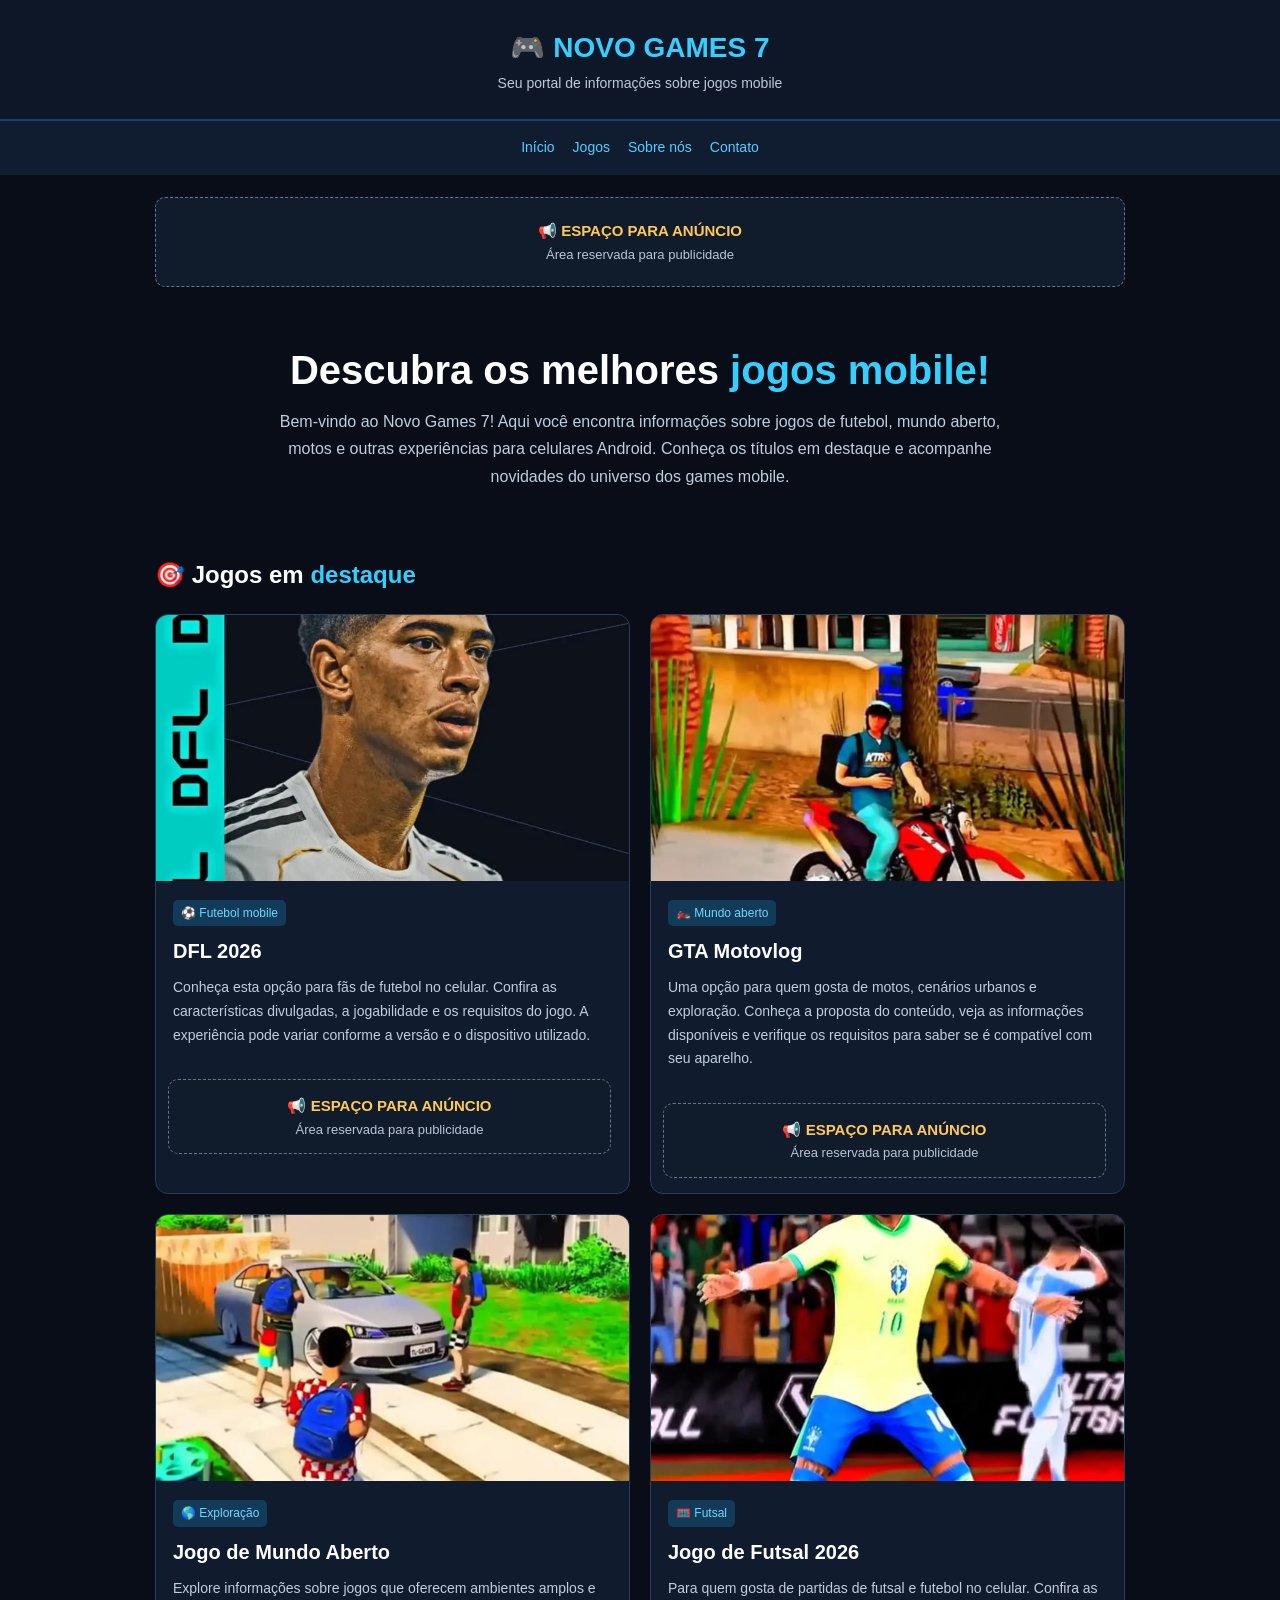
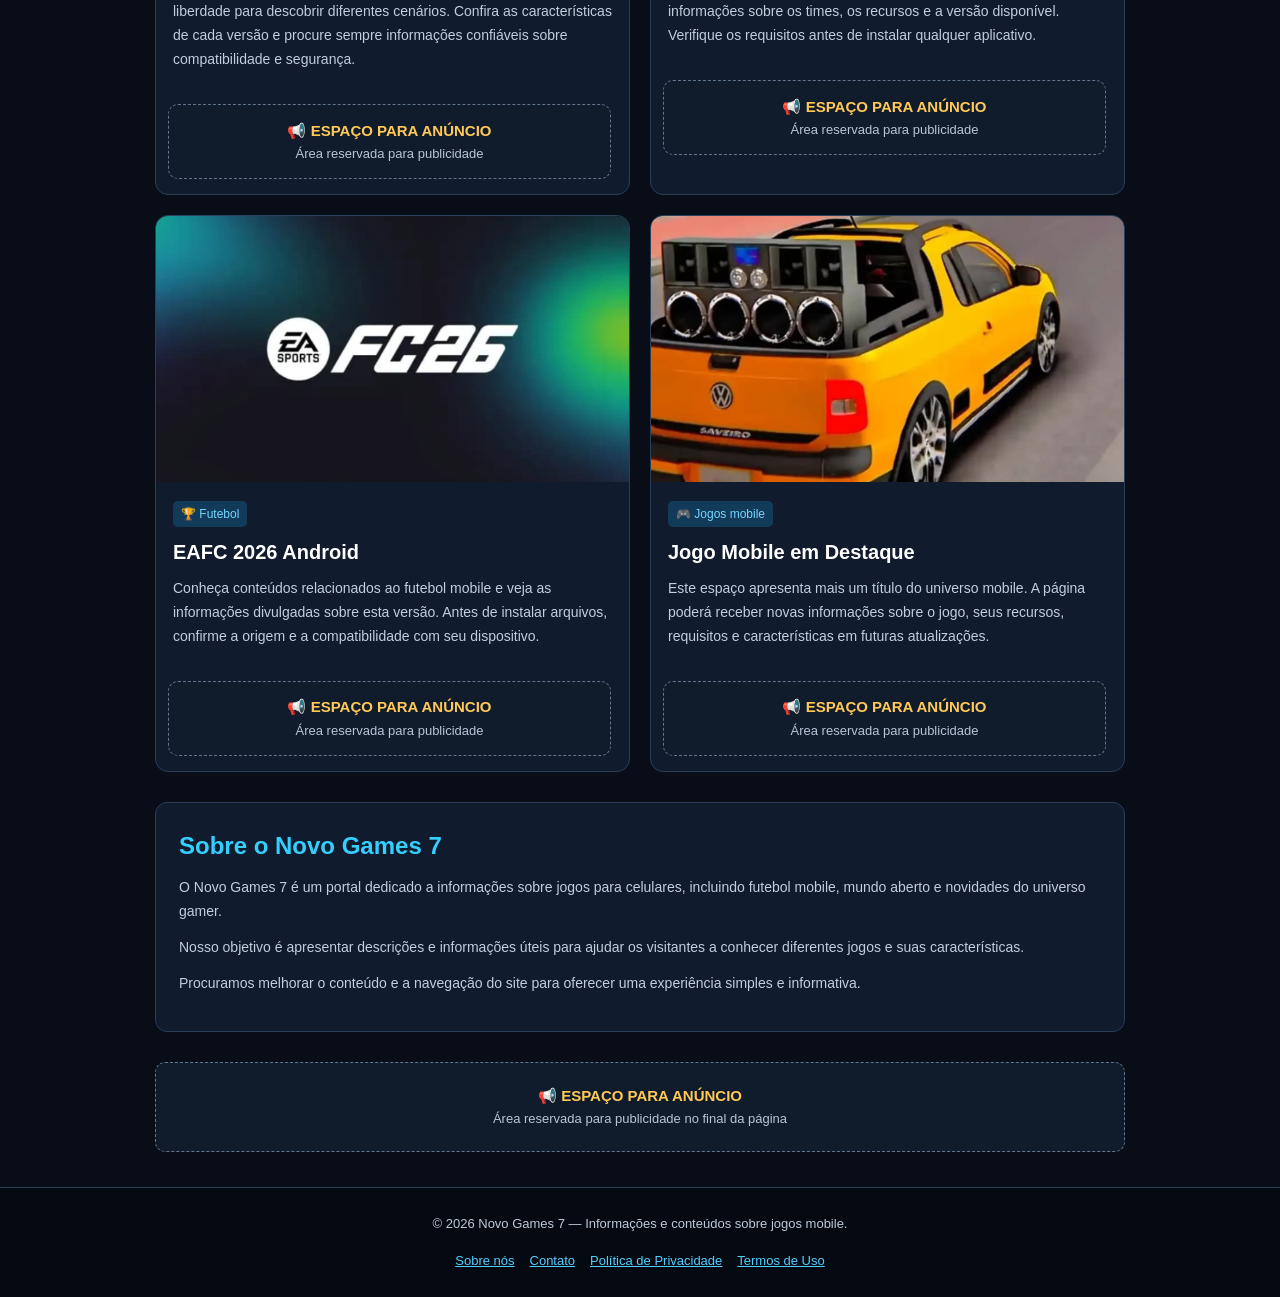
==== commit f0765689: "Update index.html" ====
--- a/index.html
+++ b/index.html
@@ -3,327 +3,210 @@
 <head>
 <meta charset="UTF-8">
 <meta name="viewport" content="width=device-width, initial-scale=1.0">
-
 <title>Novo Games 7 - Jogos Mobile</title>
-<meta name="description" content="Descubra jogos mobile para Android no Novo Games 7! Confira jogos de futebol, mundo aberto, motos, novidades e muito mais.">
+<meta name="description" content="Novo Games 7: novidades, informações e conteúdos sobre jogos para celular Android.">
+<meta name="theme-color" content="#080d18">
 
 <style>
-* {
-  box-sizing: border-box;
-}
-
-body {
-  margin: 0;
-  background: #080d18;
-  color: #fff;
-  font-family: Arial, sans-serif;
-}
-
-header {
-  text-align: center;
-  padding: 28px 15px;
-  background: linear-gradient(135deg, #102846, #080d18);
-  border-bottom: 1px solid #1c4568;
-}
-
-header h1 {
-  margin: 0;
-  color: #12c9ff;
-  font-size: clamp(27px, 5vw, 40px);
-}
-
-header p {
-  color: #d0dbea;
-  margin-bottom: 0;
-}
-
-nav {
-  display: flex;
-  justify-content: center;
-  flex-wrap: wrap;
-  gap: 9px;
-  padding: 15px 10px;
-  background: #0b1423;
-}
-
-nav a {
-  padding: 11px 14px;
-  color: white;
-  background: #172943;
-  border: 1px solid #284765;
-  border-radius: 9px;
-  text-decoration: none;
-  font-size: 14px;
-}
-
-.container {
-  width: min(1120px, 94%);
-  margin: auto;
-}
-
-.ad-space {
-  min-height: 100px;
-  margin: 22px 0;
-  padding: 20px 10px;
-  background: #101a2a;
-  border: 1px dashed #60758d;
-  border-radius: 10px;
-  text-align: center;
-  display: flex;
-  flex-direction: column;
-  justify-content: center;
-  gap: 8px;
-  color: #aebed0;
-}
-
-.ad-space strong {
-  color: #ffd166;
-}
-
-h2 {
-  text-align: center;
-  color: #14caff;
-  margin: 30px 0 22px;
-}
-
-.games {
-  display: grid;
-  grid-template-columns: repeat(2, minmax(0, 1fr));
-  gap: 22px;
-  align-items: stretch;
-}
-
-.game-card {
-  display: flex;
-  flex-direction: column;
-  min-width: 0;
-  padding: 14px;
-  background: linear-gradient(145deg, #14263d, #0c1728);
-  border: 1px solid #29445f;
-  border-radius: 15px;
-  box-shadow: 0 6px 18px #0004;
-}
-
-.game-card img {
-  width: 100%;
-  height: 230px;
-  display: block;
-  object-fit: contain;
-  object-position: center;
-  background: #060b13;
-  border-radius: 10px;
-}
-
-.game-card h3 {
-  margin: 16px 0 9px;
-  font-size: 20px;
-  color: #fff;
-}
-
-.description {
-  margin: 0 0 12px;
-  color: #cbd8e7;
-  font-size: 15px;
-  line-height: 1.7;
-  flex-grow: 1;
-}
-
-.game-ad {
-  min-height: 80px;
-  margin: 12px 0;
-  padding: 15px 8px;
-  display: flex;
-  align-items: center;
-  justify-content: center;
-  text-align: center;
-  border: 1px dashed #60758d;
-  border-radius: 9px;
-  background: #091321;
-  color: #aebed0;
-  font-size: 13px;
-}
-
-.game-button {
-  display: block;
-  width: 100%;
-  margin-top: 5px;
-  padding: 16px 10px;
-  text-align: center;
-  text-decoration: none;
-  font-weight: bold;
-  color: #00121c;
-  background: linear-gradient(90deg, #00d2ff, #08a8e8);
-  border-radius: 9px;
-}
-
-.game-button:hover {
-  filter: brightness(1.12);
-}
-
-footer {
-  margin-top: 30px;
-  padding: 25px 12px;
-  text-align: center;
-  border-top: 1px solid #24384f;
-  color: #aebed0;
-  font-size: 13px;
-}
-
-footer a {
-  display: inline-block;
-  margin: 6px;
-  color: #15caff;
-}
-
-@media (max-width: 650px) {
-  .games {
-    grid-template-columns: 1fr;
-  }
-
-  .game-card img {
-    height: 230px;
-  }
-}
+*{box-sizing:border-box;margin:0;padding:0}
+body{font-family:Arial,sans-serif;background:#080d18;color:#fff;line-height:1.7}
+a{color:#52cfff}
+header{background:#0d1728;padding:24px 15px;text-align:center;border-bottom:2px solid #17446b}
+.logo{font-size:28px;font-weight:bold;color:#35cfff}
+header p{color:#bdcadb;font-size:14px}
+nav{display:flex;justify-content:center;flex-wrap:wrap;gap:18px;padding:15px;background:#101c30}
+nav a{font-size:14px;text-decoration:none}
+nav a:hover,footer a:hover{color:#fff;text-decoration:underline}
+.hero{max-width:1000px;margin:auto;padding:35px 18px;text-align:center}
+.hero h1{font-size:clamp(27px,5vw,40px);line-height:1.3;margin-bottom:12px}
+.hero h1 span{color:#35cfff}
+.hero p{color:#c0cede;max-width:750px;margin:auto}
+.ad{max-width:970px;width:calc(100% - 30px);min-height:90px;margin:22px auto;border:1px dashed #61758e;border-radius:10px;background:#101c2b;display:flex;flex-direction:column;align-items:center;justify-content:center;text-align:center;padding:12px;color:#b6c5d8;font-size:13px}
+.ad strong{color:#ffc857;font-size:15px}
+h2.section-title{max-width:1000px;margin:30px auto 18px;padding:0 15px;font-size:24px}
+.section-title span{color:#35cfff}
+.games{max-width:1000px;margin:auto;padding:0 15px;display:grid;grid-template-columns:repeat(2,minmax(0,1fr));gap:20px}
+.card{background:#101c2e;border:1px solid #283e59;border-radius:13px;overflow:hidden}
+.card img{display:block;width:100%;aspect-ratio:16/9;object-fit:cover;background:#17243a}
+.content{padding:17px}
+.tag{display:inline-block;background:#123a59;color:#75d5ff;border-radius:5px;padding:3px 8px;font-size:12px;margin-bottom:8px}
+.content h3{font-size:20px;margin-bottom:8px}
+.content p{font-size:14px;color:#c0cede}
+.ad-small{margin:15px 12px;min-height:75px}
+.about{max-width:970px;margin:30px auto;padding:23px;background:#101c2e;border:1px solid #283e59;border-radius:12px}
+.about h2{color:#35cfff;margin-bottom:10px}
+.about p{color:#c0cede;margin-bottom:12px;font-size:14px}
+footer{margin-top:35px;padding:25px 15px;background:#050a12;border-top:1px solid #283e59;text-align:center}
+footer p{font-size:13px;color:#bdcadb;margin-bottom:15px}
+.footer-links{display:flex;justify-content:center;gap:15px;flex-wrap:wrap}
+.footer-links a{font-size:13px}
+.page{display:none;max-width:800px;margin:30px auto;padding:25px;background:#101c2e;border:1px solid #283e59;border-radius:12px}
+.page:target{display:block}
+body:has(.page:target) #inicio,
+body:has(.page:target) #jogos,
+body:has(.page:target) #sobre,
+body:has(.page:target) .ad,
+body:has(.page:target) .games{display:none}
+.page h1,.page h2{color:#35cfff;margin:12px 0}
+.page p,.page li{color:#d0dbea;margin-bottom:12px}
+.page ul{padding-left:22px}
+.back{display:inline-block;margin-top:20px;background:#123a59;padding:10px 15px;border-radius:7px;text-decoration:none}
+@media(max-width:600px){.games{grid-template-columns:1fr}.hero{padding:25px 16px}.content h3{font-size:19px}.page{margin:20px 15px;padding:18px}}
 </style>
 </head>
 
 <body>
-
-<header id="inicio">
-  <h1>🎮 NOVO GAMES 7</h1>
-  <p>Seu próximo jogo favorito está aqui!</p>
+<header>
+  <div class="logo">🎮 NOVO GAMES 7</div>
+  <p>Seu portal de informações sobre jogos mobile</p>
 </header>
 
 <nav>
-  <a href="#inicio">🏠 Início</a>
-  <a href="#jogos">🎮 Jogos</a>
-  <a href="sobre.html">ℹ️ Sobre nós</a>
-  <a href="contato.html">📩 Contato</a>
-  <a href="privacidade.html">🔒 Privacidade</a>
-  <a href="termos.html">📋 Termos</a>
+  <a href="index.html">Início</a>
+  <a href="#jogos">Jogos</a>
+  <a href="#sobre">Sobre nós</a>
+  <a href="#contato">Contato</a>
 </nav>
 
-<main class="container">
-
-  <div class="ad-space">
-    <strong>📢 ESPAÇO PARA ANÚNCIO</strong>
-    <span>Área reservada para publicidade</span>
-  </div>
-
-  <h2 id="jogos">🔥 ENCONTRE SEU PRÓXIMO JOGO</h2>
+<div class="ad">
+  <strong>📢 ESPAÇO PARA ANÚNCIO</strong>
+  <span>Área reservada para publicidade</span>
+</div>
+
+<main id="inicio">
+  <section class="hero">
+    <h1>Descubra os melhores <span>jogos mobile!</span></h1>
+    <p>
+      Bem-vindo ao Novo Games 7! Aqui você encontra informações sobre
+      jogos de futebol, mundo aberto, motos e outras experiências para
+      celulares Android. Conheça os títulos em destaque e acompanhe
+      novidades do universo dos games mobile.
+    </p>
+  </section>
+
+  <h2 class="section-title" id="jogos">🎯 Jogos em <span>destaque</span></h2>
 
   <section class="games">
-
-    <article class="game-card">
+    <article class="card">
       <img src="jogo-1.jpg" alt="Imagem do DFL 2026">
-      <h3>⚽ DFL 2026</h3>
-      <p class="description">
-        É fã de futebol e procura uma nova experiência no celular?
-        Conheça o DFL 2026 e confira esta opção para quem gosta de
-        partidas, times e da emoção do futebol virtual. Antes de baixar,
-        consulte as informações do arquivo, os requisitos e a
-        compatibilidade com seu aparelho Android.
-      </p>
-      <div class="game-ad">📢 Espaço reservado para anúncio</div>
-      <a class="game-button"
-         href="https://www.mediafire.com/file/lvwxo5nwccxe8yr/"
-         target="_blank" rel="noopener noreferrer">VER JOGO</a>
-    </article>
-
-    <article class="game-card">
+      <div class="content">
+        <span class="tag">⚽ Futebol mobile</span>
+        <h3>DFL 2026</h3>
+        <p>Conheça esta opção para fãs de futebol no celular. Confira as características divulgadas, a jogabilidade e os requisitos do jogo. A experiência pode variar conforme a versão e o dispositivo utilizado.</p>
+      </div>
+      <div class="ad ad-small"><strong>📢 ESPAÇO PARA ANÚNCIO</strong><span>Área reservada para publicidade</span></div>
+    </article>
+
+    <article class="card">
       <img src="jogo-2.jpg" alt="Imagem do GTA Motovlog">
-      <h3>🏍️ GTA MOTOVLOG</h3>
-      <p class="description">
-        Curte motos, exploração e aventuras pelas ruas da cidade?
-        O GTA Motovlog é uma opção para quem gosta de jogos com
-        ambientação urbana e liberdade para explorar. Acesse a página
-        do jogo para conferir os detalhes, ver as informações
-        disponíveis e verificar como obter o arquivo para Android.
-      </p>
-      <div class="game-ad">📢 Espaço reservado para anúncio</div>
-      <a class="game-button"
-         href="https://zcarlostm.blogspot.com/2026/03/gta-modificado-sp-sabor-gta-rp.html?m=1"
-         target="_blank" rel="noopener noreferrer">VER JOGO</a>
-    </article>
-
-    <article class="game-card">
-      <img src="jogo-3.jpg" alt="Imagem do jogo de mundo aberto">
-      <h3>🌎 JOGO DE MUNDO ABERTO</h3>
-      <p class="description">
-        Gosta de explorar cenários, percorrer diferentes lugares e
-        descobrir novas possibilidades durante o jogo? Esta opção
-        de mundo aberto pode interessar a quem procura aventuras
-        no celular. Confira a página de destino para conhecer
-        os detalhes e verificar a compatibilidade antes de baixar.
-      </p>
-      <div class="game-ad">📢 Espaço reservado para anúncio</div>
-      <a class="game-button"
-         href="https://zcarlostm.blogspot.com/2026/03/gta-modificado-sp-sabor-gta-rp.html?m=1"
-         target="_blank" rel="noopener noreferrer">VER JOGO</a>
-    </article>
-
-    <article class="game-card">
+      <div class="content">
+        <span class="tag">🏍️ Mundo aberto</span>
+        <h3>GTA Motovlog</h3>
+        <p>Uma opção para quem gosta de motos, cenários urbanos e exploração. Conheça a proposta do conteúdo, veja as informações disponíveis e verifique os requisitos para saber se é compatível com seu aparelho.</p>
+      </div>
+      <div class="ad ad-small"><strong>📢 ESPAÇO PARA ANÚNCIO</strong><span>Área reservada para publicidade</span></div>
+    </article>
+
+    <article class="card">
+      <img src="jogo-3.jpg" alt="Imagem de jogo de mundo aberto">
+      <div class="content">
+        <span class="tag">🌎 Exploração</span>
+        <h3>Jogo de Mundo Aberto</h3>
+        <p>Explore informações sobre jogos que oferecem ambientes amplos e liberdade para descobrir diferentes cenários. Confira as características de cada versão e procure sempre informações confiáveis sobre compatibilidade e segurança.</p>
+      </div>
+      <div class="ad ad-small"><strong>📢 ESPAÇO PARA ANÚNCIO</strong><span>Área reservada para publicidade</span></div>
+    </article>
+
+    <article class="card">
       <img src="jogo-4.jpg" alt="Imagem do jogo de futsal 2026">
-      <h3>🥅 FUTSAL 2026</h3>
-      <p class="description">
-        Para quem prefere partidas de futsal e a emoção de disputar
-        a bola em quadras virtuais, esta pode ser uma opção para
-        conferir. Veja as informações disponíveis sobre o jogo,
-        confira os requisitos e confirme se o arquivo é compatível
-        com a sua versão do Android antes de fazer o download.
-      </p>
-      <div class="game-ad">📢 Espaço reservado para anúncio</div>
-      <a class="game-button"
-         href="https://www.mediafire.com/file_premium/lt86zuik9u2k842/"
-         target="_blank" rel="noopener noreferrer">VER JOGO</a>
-    </article>
-
-    <article class="game-card">
+      <div class="content">
+        <span class="tag">🥅 Futsal</span>
+        <h3>Jogo de Futsal 2026</h3>
+        <p>Para quem gosta de partidas de futsal e futebol no celular. Confira as informações sobre os times, os recursos e a versão disponível. Verifique os requisitos antes de instalar qualquer aplicativo.</p>
+      </div>
+      <div class="ad ad-small"><strong>📢 ESPAÇO PARA ANÚNCIO</strong><span>Área reservada para publicidade</span></div>
+    </article>
+
+    <article class="card">
       <img src="jogo-5.jpg" alt="Imagem do EAFC 2026 Android">
-      <h3>🏆 EAFC 2026 ANDROID</h3>
-      <p class="description">
-        Se futebol mobile é a sua paixão, confira esta opção
-        apresentada como EAFC 2026 para Android. Antes de instalar,
-        leia as informações do arquivo na página de destino e
-        confirme sua origem, os requisitos necessários e a
-        compatibilidade com o seu celular.
-      </p>
-      <div class="game-ad">📢 Espaço reservado para anúncio</div>
-      <a class="game-button"
-         href="https://www.mediafire.com/file/lvwxo5nwccxe8yr/"
-         target="_blank" rel="noopener noreferrer">VER JOGO</a>
-    </article>
-
-    <article class="game-card">
-      <img src="jogo-6.jpg" alt="Imagem do sexto jogo mobile">
-      <h3>🎮 JOGO MOBILE</h3>
-      <p class="description">
-        Mais uma opção para explorar no Novo Games 7! Confira os
-        detalhes na página de destino, veja as informações
-        disponíveis sobre o jogo e verifique os requisitos antes
-        de baixar. Continue acompanhando o site para conhecer
-        outras opções de jogos para Android.
-      </p>
-      <div class="game-ad">📢 Espaço reservado para anúncio</div>
-      <a class="game-button" href="#jogos">VER JOGO</a>
-    </article>
-
+      <div class="content">
+        <span class="tag">🏆 Futebol</span>
+        <h3>EAFC 2026 Android</h3>
+        <p>Conheça conteúdos relacionados ao futebol mobile e veja as informações divulgadas sobre esta versão. Antes de instalar arquivos, confirme a origem e a compatibilidade com seu dispositivo.</p>
+      </div>
+      <div class="ad ad-small"><strong>📢 ESPAÇO PARA ANÚNCIO</strong><span>Área reservada para publicidade</span></div>
+    </article>
+
+    <article class="card">
+      <img src="jogo-6.jpg" alt="Imagem de jogo mobile em destaque">
+      <div class="content">
+        <span class="tag">🎮 Jogos mobile</span>
+        <h3>Jogo Mobile em Destaque</h3>
+        <p>Este espaço apresenta mais um título do universo mobile. A página poderá receber novas informações sobre o jogo, seus recursos, requisitos e características em futuras atualizações.</p>
+      </div>
+      <div class="ad ad-small"><strong>📢 ESPAÇO PARA ANÚNCIO</strong><span>Área reservada para publicidade</span></div>
+    </article>
   </section>
 
-  <div class="ad-space">
+  <section class="about" id="sobre">
+    <h2>Sobre o Novo Games 7</h2>
+    <p>O Novo Games 7 é um portal dedicado a informações sobre jogos para celulares, incluindo futebol mobile, mundo aberto e novidades do universo gamer.</p>
+    <p>Nosso objetivo é apresentar descrições e informações úteis para ajudar os visitantes a conhecer diferentes jogos e suas características.</p>
+    <p>Procuramos melhorar o conteúdo e a navegação do site para oferecer uma experiência simples e informativa.</p>
+  </section>
+
+  <div class="ad">
     <strong>📢 ESPAÇO PARA ANÚNCIO</strong>
     <span>Área reservada para publicidade no final da página</span>
   </div>
-
 </main>
 
+<!-- PÁGINA DE CONTATO DENTRO DESTE MESMO ARQUIVO -->
+<section class="page" id="contato">
+  <h1>Contato</h1>
+  <p>Você pode entrar em contato com o Novo Games 7 para enviar dúvidas, sugestões ou comunicar algum erro no conteúdo.</p>
+  <p>E-mail: <a href="mailto:blogtech.info6@gmail.com">blogtech.info6@gmail.com</a></p>
+  <a class="back" href="index.html">← Voltar ao início</a>
+</section>
+
+<!-- POLÍTICA DE PRIVACIDADE DENTRO DESTE MESMO ARQUIVO -->
+<section class="page" id="privacidade">
+  <h1>Política de Privacidade</h1>
+  <p>O Novo Games 7 busca respeitar a privacidade dos visitantes. Esta página explica, de forma geral, como informações podem ser utilizadas durante a navegação.</p>
+  <h2>Dados de navegação</h2>
+  <p>O servidor e ferramentas utilizadas pelo site podem processar informações técnicas, como tipo de navegador, páginas acessadas e dados necessários à segurança e ao funcionamento.</p>
+  <h2>Cookies e publicidade</h2>
+  <p>Serviços de terceiros, incluindo o Google quando habilitado, podem utilizar cookies ou tecnologias semelhantes para oferecer e medir publicidade. O uso desses recursos depende das configurações e dos serviços efetivamente instalados.</p>
+  <h2>Links externos</h2>
+  <p>O site pode mencionar serviços externos. As políticas desses serviços são de responsabilidade dos respectivos operadores.</p>
+  <h2>Contato</h2>
+  <p>Para dúvidas sobre privacidade, escreva para blogtech.info6@gmail.com.</p>
+  <a class="back" href="index.html">← Voltar ao início</a>
+</section>
+
+<!-- TERMOS DE USO DENTRO DESTE MESMO ARQUIVO -->
+<section class="page" id="termos">
+  <h1>Termos de Uso</h1>
+  <p>Ao utilizar o Novo Games 7, o visitante concorda em utilizar o site de forma responsável e respeitar as leis aplicáveis.</p>
+  <h2>Conteúdo</h2>
+  <p>As descrições e informações são fornecidas para fins informativos. Recursos, disponibilidade e requisitos de jogos podem mudar conforme seus desenvolvedores e distribuidores.</p>
+  <h2>Serviços de terceiros</h2>
+  <p>Quando houver referências a sites externos, o visitante deverá consultar as regras e condições desses serviços antes de utilizá-los.</p>
+  <h2>Atualizações</h2>
+  <p>O conteúdo e estes termos podem ser atualizados para refletir mudanças no site.</p>
+  <h2>Contato</h2>
+  <p>Em caso de dúvidas, escreva para blogtech.info6@gmail.com.</p>
+  <a class="back" href="index.html">← Voltar ao início</a>
+</section>
+
 <footer>
-  <p>© 2026 Novo Games 7 — Jogos mobile para Android.</p>
-  <a href="sobre.html">Sobre nós</a>
-  <a href="contato.html">Contato</a>
-  <a href="privacidade.html">Política de Privacidade</a>
-  <a href="termos.html">Termos de Uso</a>
+  <p>© 2026 Novo Games 7 — Informações e conteúdos sobre jogos mobile.</p>
+  <div class="footer-links">
+    <a href="#sobre">Sobre nós</a>
+    <a href="#contato">Contato</a>
+    <a href="#privacidade">Política de Privacidade</a>
+    <a href="#termos">Termos de Uso</a>
+  </div>
 </footer>
-
 </body>
 </html>
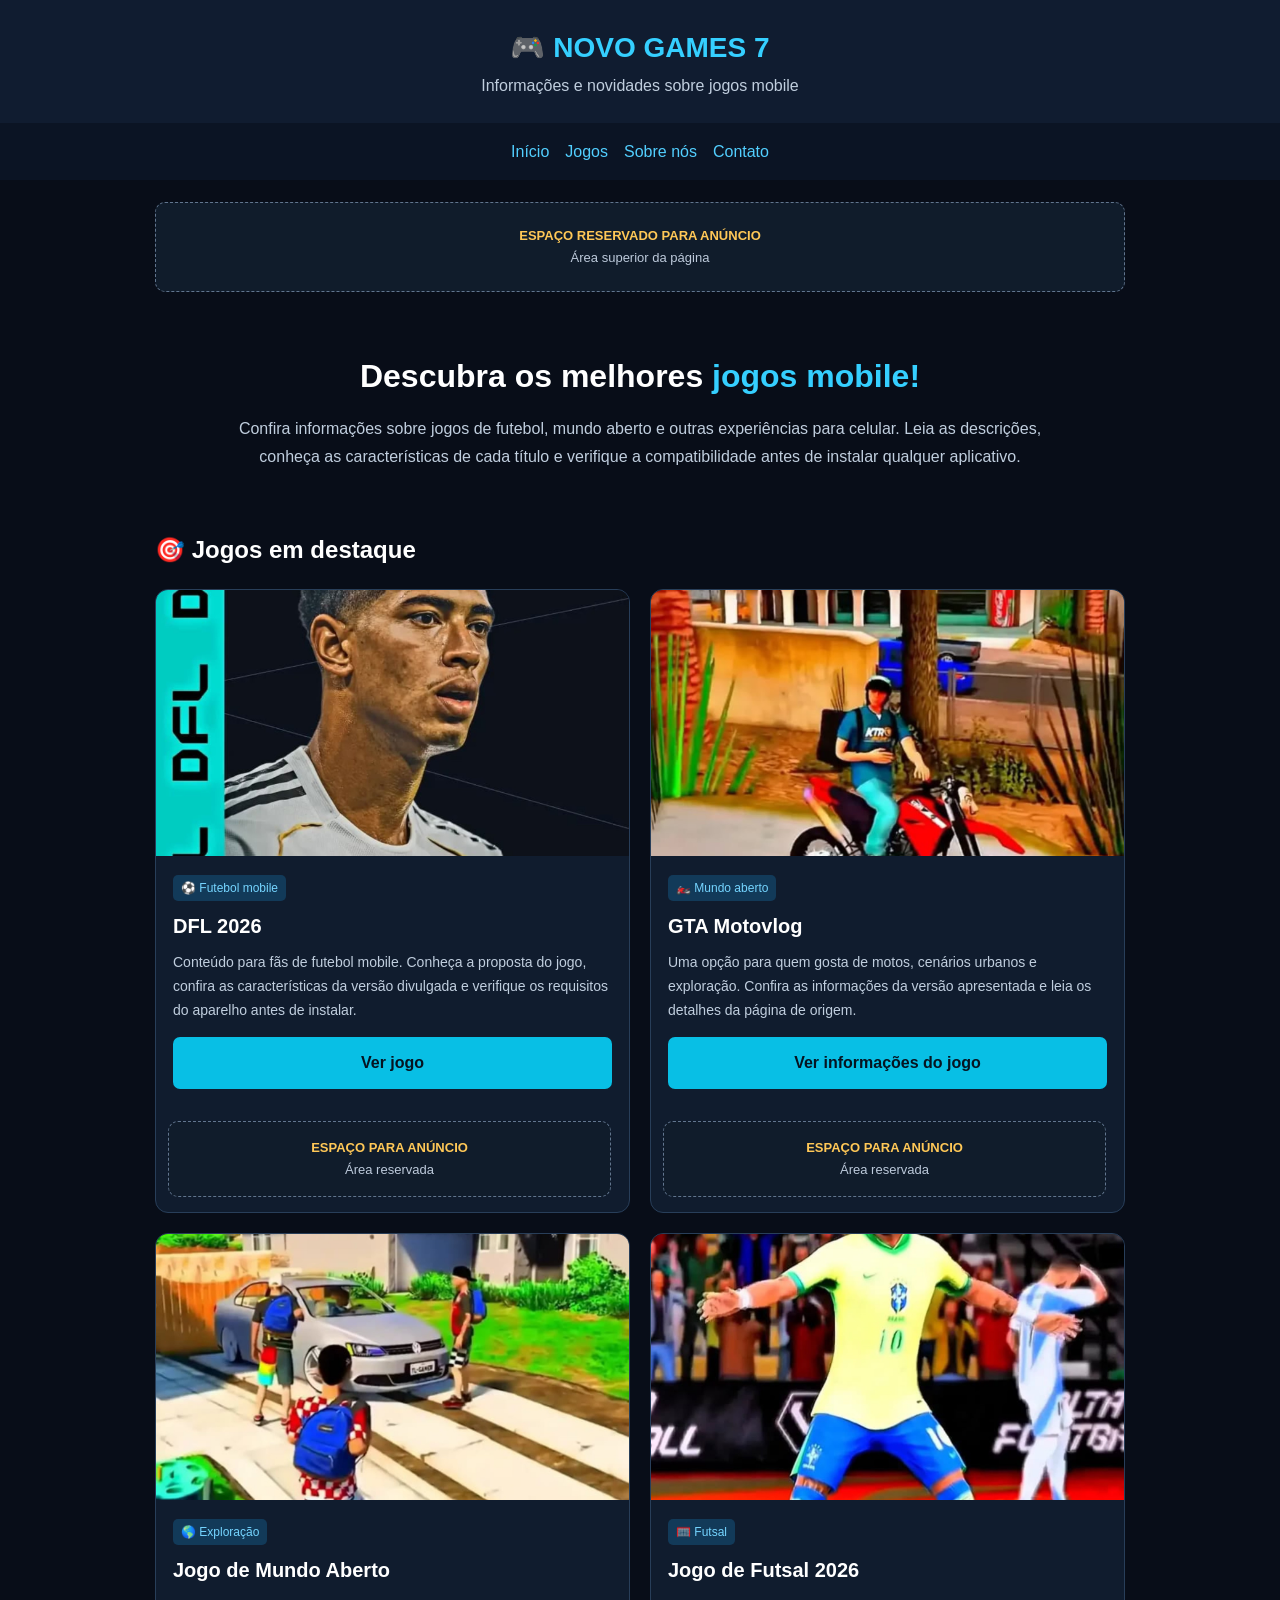
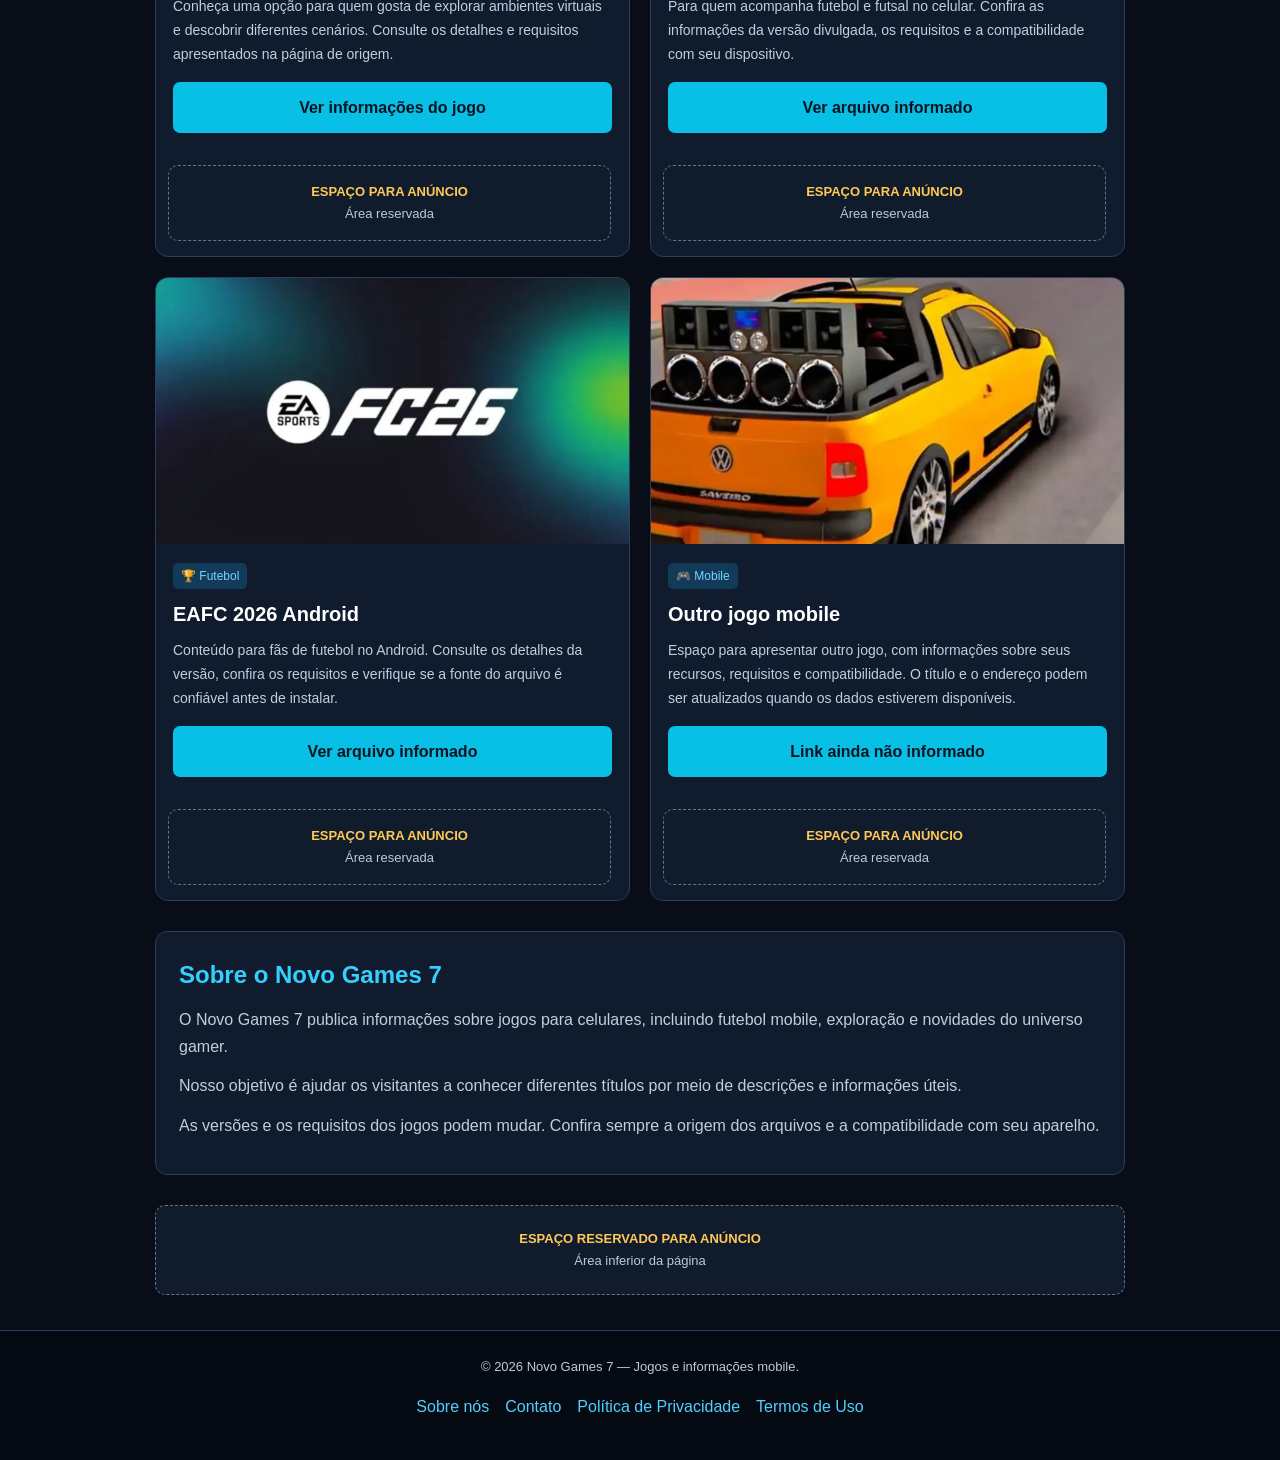
==== commit bd1ba3a3: "Update index.html" ====
--- a/index.html
+++ b/index.html
@@ -4,61 +4,55 @@
 <meta charset="UTF-8">
 <meta name="viewport" content="width=device-width, initial-scale=1.0">
 <title>Novo Games 7 - Jogos Mobile</title>
-<meta name="description" content="Novo Games 7: novidades, informações e conteúdos sobre jogos para celular Android.">
-<meta name="theme-color" content="#080d18">
+<meta name="description" content="Novo Games 7: novidades, informações e conteúdos sobre jogos mobile.">
 
 <style>
 *{box-sizing:border-box;margin:0;padding:0}
 body{font-family:Arial,sans-serif;background:#080d18;color:#fff;line-height:1.7}
+header{text-align:center;background:#101c30;padding:24px 12px}
+.logo{font-size:28px;font-weight:bold;color:#35cfff}
+header p{color:#c0cede}
+nav,.footer-links{display:flex;justify-content:center;flex-wrap:wrap;gap:16px;padding:15px}
+nav{background:#0b1424}
 a{color:#52cfff}
-header{background:#0d1728;padding:24px 15px;text-align:center;border-bottom:2px solid #17446b}
-.logo{font-size:28px;font-weight:bold;color:#35cfff}
-header p{color:#bdcadb;font-size:14px}
-nav{display:flex;justify-content:center;flex-wrap:wrap;gap:18px;padding:15px;background:#101c30}
-nav a{font-size:14px;text-decoration:none}
-nav a:hover,footer a:hover{color:#fff;text-decoration:underline}
-.hero{max-width:1000px;margin:auto;padding:35px 18px;text-align:center}
-.hero h1{font-size:clamp(27px,5vw,40px);line-height:1.3;margin-bottom:12px}
+nav a,footer a{text-decoration:none}
+.hero{text-align:center;padding:35px 18px;max-width:850px;margin:auto}
+.hero h1{font-size:32px;margin-bottom:12px}
 .hero h1 span{color:#35cfff}
-.hero p{color:#c0cede;max-width:750px;margin:auto}
-.ad{max-width:970px;width:calc(100% - 30px);min-height:90px;margin:22px auto;border:1px dashed #61758e;border-radius:10px;background:#101c2b;display:flex;flex-direction:column;align-items:center;justify-content:center;text-align:center;padding:12px;color:#b6c5d8;font-size:13px}
-.ad strong{color:#ffc857;font-size:15px}
-h2.section-title{max-width:1000px;margin:30px auto 18px;padding:0 15px;font-size:24px}
-.section-title span{color:#35cfff}
+.hero p,.description{color:#c0cede}
+.ad{width:calc(100% - 30px);max-width:970px;min-height:90px;margin:22px auto;padding:15px;border:1px dashed #61758e;border-radius:10px;background:#101c2b;display:flex;flex-direction:column;align-items:center;justify-content:center;text-align:center;color:#bdcadb;font-size:13px}
+.ad strong{color:#ffc857}
+h2.section-title{max-width:1000px;margin:25px auto 18px;padding:0 15px}
 .games{max-width:1000px;margin:auto;padding:0 15px;display:grid;grid-template-columns:repeat(2,minmax(0,1fr));gap:20px}
 .card{background:#101c2e;border:1px solid #283e59;border-radius:13px;overflow:hidden}
 .card img{display:block;width:100%;aspect-ratio:16/9;object-fit:cover;background:#17243a}
 .content{padding:17px}
-.tag{display:inline-block;background:#123a59;color:#75d5ff;border-radius:5px;padding:3px 8px;font-size:12px;margin-bottom:8px}
+.tag{display:inline-block;background:#123a59;color:#75d5ff;padding:3px 8px;border-radius:5px;font-size:12px;margin-bottom:8px}
 .content h3{font-size:20px;margin-bottom:8px}
-.content p{font-size:14px;color:#c0cede}
+.description{font-size:14px;margin-bottom:15px}
+.game-link{display:block;text-align:center;background:#08bfe5;color:#061421;font-weight:bold;padding:12px;border-radius:7px;text-decoration:none}
+.game-link:hover{background:#72e5ff}
 .ad-small{margin:15px 12px;min-height:75px}
 .about{max-width:970px;margin:30px auto;padding:23px;background:#101c2e;border:1px solid #283e59;border-radius:12px}
 .about h2{color:#35cfff;margin-bottom:10px}
-.about p{color:#c0cede;margin-bottom:12px;font-size:14px}
-footer{margin-top:35px;padding:25px 15px;background:#050a12;border-top:1px solid #283e59;text-align:center}
-footer p{font-size:13px;color:#bdcadb;margin-bottom:15px}
-.footer-links{display:flex;justify-content:center;gap:15px;flex-wrap:wrap}
-.footer-links a{font-size:13px}
-.page{display:none;max-width:800px;margin:30px auto;padding:25px;background:#101c2e;border:1px solid #283e59;border-radius:12px}
+.about p{color:#c0cede;margin-bottom:12px}
+.page{display:none;max-width:800px;margin:25px auto;padding:24px;background:#101c2e;border-radius:12px}
 .page:target{display:block}
-body:has(.page:target) #inicio,
-body:has(.page:target) #jogos,
-body:has(.page:target) #sobre,
-body:has(.page:target) .ad,
-body:has(.page:target) .games{display:none}
+body:has(.page:target) main,
+body:has(.page:target) .top-ad{display:none}
 .page h1,.page h2{color:#35cfff;margin:12px 0}
-.page p,.page li{color:#d0dbea;margin-bottom:12px}
-.page ul{padding-left:22px}
-.back{display:inline-block;margin-top:20px;background:#123a59;padding:10px 15px;border-radius:7px;text-decoration:none}
-@media(max-width:600px){.games{grid-template-columns:1fr}.hero{padding:25px 16px}.content h3{font-size:19px}.page{margin:20px 15px;padding:18px}}
+.page p{margin-bottom:12px;color:#d0dbea}
+.back{display:inline-block;margin-top:15px;padding:10px 14px;background:#123a59;border-radius:7px;text-decoration:none}
+footer{margin-top:35px;padding:25px 12px;background:#050a12;text-align:center;border-top:1px solid #283e59}
+footer p{color:#bdcadb;font-size:13px}
+@media(max-width:600px){.games{grid-template-columns:1fr}.hero h1{font-size:27px}.page{margin:20px 12px}}
 </style>
 </head>
 
 <body>
 <header>
   <div class="logo">🎮 NOVO GAMES 7</div>
-  <p>Seu portal de informações sobre jogos mobile</p>
+  <p>Informações e novidades sobre jogos mobile</p>
 </header>
 
 <nav>
@@ -68,139 +62,140 @@
   <a href="#contato">Contato</a>
 </nav>
 
+<div class="ad top-ad">
+  <strong>ESPAÇO RESERVADO PARA ANÚNCIO</strong>
+  <span>Área superior da página</span>
+</div>
+
+<main>
+<section class="hero">
+  <h1>Descubra os melhores <span>jogos mobile!</span></h1>
+  <p>
+    Confira informações sobre jogos de futebol, mundo aberto e outras
+    experiências para celular. Leia as descrições, conheça as
+    características de cada título e verifique a compatibilidade
+    antes de instalar qualquer aplicativo.
+  </p>
+</section>
+
+<h2 class="section-title" id="jogos">🎯 Jogos em destaque</h2>
+
+<section class="games">
+
+<article class="card">
+  <img src="jogo-1.jpg" alt="DFL 2026" loading="lazy">
+  <div class="content">
+    <span class="tag">⚽ Futebol mobile</span>
+    <h3>DFL 2026</h3>
+    <p class="description">Conteúdo para fãs de futebol mobile. Conheça a proposta do jogo, confira as características da versão divulgada e verifique os requisitos do aparelho antes de instalar.</p>
+    <a class="game-link" href="https://www.mediafire.com/file/lvwxo5nwccxe8yr/" target="_blank" rel="noopener noreferrer">Ver jogo</a>
+  </div>
+  <div class="ad ad-small"><strong>ESPAÇO PARA ANÚNCIO</strong><span>Área reservada</span></div>
+</article>
+
+<article class="card">
+  <img src="jogo-2.jpg" alt="GTA Motovlog" loading="lazy">
+  <div class="content">
+    <span class="tag">🏍️ Mundo aberto</span>
+    <h3>GTA Motovlog</h3>
+    <p class="description">Uma opção para quem gosta de motos, cenários urbanos e exploração. Confira as informações da versão apresentada e leia os detalhes da página de origem.</p>
+    <a class="game-link" href="https://zcarlostm.blogspot.com/2026/03/gta-modificado-sp-sabor-gta-rp.html?m=1" target="_blank" rel="noopener noreferrer">Ver informações do jogo</a>
+  </div>
+  <div class="ad ad-small"><strong>ESPAÇO PARA ANÚNCIO</strong><span>Área reservada</span></div>
+</article>
+
+<article class="card">
+  <img src="jogo-3.jpg" alt="Jogo de mundo aberto" loading="lazy">
+  <div class="content">
+    <span class="tag">🌎 Exploração</span>
+    <h3>Jogo de Mundo Aberto</h3>
+    <p class="description">Conheça uma opção para quem gosta de explorar ambientes virtuais e descobrir diferentes cenários. Consulte os detalhes e requisitos apresentados na página de origem.</p>
+    <a class="game-link" href="https://zcarlostm.blogspot.com/2026/03/gta-modificado-sp-sabor-gta-rp.html?m=1" target="_blank" rel="noopener noreferrer">Ver informações do jogo</a>
+  </div>
+  <div class="ad ad-small"><strong>ESPAÇO PARA ANÚNCIO</strong><span>Área reservada</span></div>
+</article>
+
+<article class="card">
+  <img src="jogo-4.jpg" alt="Jogo de futsal 2026" loading="lazy">
+  <div class="content">
+    <span class="tag">🥅 Futsal</span>
+    <h3>Jogo de Futsal 2026</h3>
+    <p class="description">Para quem acompanha futebol e futsal no celular. Confira as informações da versão divulgada, os requisitos e a compatibilidade com seu dispositivo.</p>
+    <a class="game-link" href="https://www.mediafire.com/file_premium/lt86zuik9u2k842/" target="_blank" rel="noopener noreferrer">Ver arquivo informado</a>
+  </div>
+  <div class="ad ad-small"><strong>ESPAÇO PARA ANÚNCIO</strong><span>Área reservada</span></div>
+</article>
+
+<article class="card">
+  <img src="jogo-5.jpg" alt="EAFC 2026 Android" loading="lazy">
+  <div class="content">
+    <span class="tag">🏆 Futebol</span>
+    <h3>EAFC 2026 Android</h3>
+    <p class="description">Conteúdo para fãs de futebol no Android. Consulte os detalhes da versão, confira os requisitos e verifique se a fonte do arquivo é confiável antes de instalar.</p>
+    <a class="game-link" href="https://www.mediafire.com/file/lvwxo5nwccxe8yr/" target="_blank" rel="noopener noreferrer">Ver arquivo informado</a>
+  </div>
+  <div class="ad ad-small"><strong>ESPAÇO PARA ANÚNCIO</strong><span>Área reservada</span></div>
+</article>
+
+<article class="card">
+  <img src="jogo-6.jpg" alt="Outro jogo mobile" loading="lazy">
+  <div class="content">
+    <span class="tag">🎮 Mobile</span>
+    <h3>Outro jogo mobile</h3>
+    <p class="description">Espaço para apresentar outro jogo, com informações sobre seus recursos, requisitos e compatibilidade. O título e o endereço podem ser atualizados quando os dados estiverem disponíveis.</p>
+    <span class="game-link">Link ainda não informado</span>
+  </div>
+  <div class="ad ad-small"><strong>ESPAÇO PARA ANÚNCIO</strong><span>Área reservada</span></div>
+</article>
+
+</section>
+
+<section class="about" id="sobre">
+  <h2>Sobre o Novo Games 7</h2>
+  <p>O Novo Games 7 publica informações sobre jogos para celulares, incluindo futebol mobile, exploração e novidades do universo gamer.</p>
+  <p>Nosso objetivo é ajudar os visitantes a conhecer diferentes títulos por meio de descrições e informações úteis.</p>
+  <p>As versões e os requisitos dos jogos podem mudar. Confira sempre a origem dos arquivos e a compatibilidade com seu aparelho.</p>
+</section>
+
 <div class="ad">
-  <strong>📢 ESPAÇO PARA ANÚNCIO</strong>
-  <span>Área reservada para publicidade</span>
+  <strong>ESPAÇO RESERVADO PARA ANÚNCIO</strong>
+  <span>Área inferior da página</span>
 </div>
-
-<main id="inicio">
-  <section class="hero">
-    <h1>Descubra os melhores <span>jogos mobile!</span></h1>
-    <p>
-      Bem-vindo ao Novo Games 7! Aqui você encontra informações sobre
-      jogos de futebol, mundo aberto, motos e outras experiências para
-      celulares Android. Conheça os títulos em destaque e acompanhe
-      novidades do universo dos games mobile.
-    </p>
-  </section>
-
-  <h2 class="section-title" id="jogos">🎯 Jogos em <span>destaque</span></h2>
-
-  <section class="games">
-    <article class="card">
-      <img src="jogo-1.jpg" alt="Imagem do DFL 2026">
-      <div class="content">
-        <span class="tag">⚽ Futebol mobile</span>
-        <h3>DFL 2026</h3>
-        <p>Conheça esta opção para fãs de futebol no celular. Confira as características divulgadas, a jogabilidade e os requisitos do jogo. A experiência pode variar conforme a versão e o dispositivo utilizado.</p>
-      </div>
-      <div class="ad ad-small"><strong>📢 ESPAÇO PARA ANÚNCIO</strong><span>Área reservada para publicidade</span></div>
-    </article>
-
-    <article class="card">
-      <img src="jogo-2.jpg" alt="Imagem do GTA Motovlog">
-      <div class="content">
-        <span class="tag">🏍️ Mundo aberto</span>
-        <h3>GTA Motovlog</h3>
-        <p>Uma opção para quem gosta de motos, cenários urbanos e exploração. Conheça a proposta do conteúdo, veja as informações disponíveis e verifique os requisitos para saber se é compatível com seu aparelho.</p>
-      </div>
-      <div class="ad ad-small"><strong>📢 ESPAÇO PARA ANÚNCIO</strong><span>Área reservada para publicidade</span></div>
-    </article>
-
-    <article class="card">
-      <img src="jogo-3.jpg" alt="Imagem de jogo de mundo aberto">
-      <div class="content">
-        <span class="tag">🌎 Exploração</span>
-        <h3>Jogo de Mundo Aberto</h3>
-        <p>Explore informações sobre jogos que oferecem ambientes amplos e liberdade para descobrir diferentes cenários. Confira as características de cada versão e procure sempre informações confiáveis sobre compatibilidade e segurança.</p>
-      </div>
-      <div class="ad ad-small"><strong>📢 ESPAÇO PARA ANÚNCIO</strong><span>Área reservada para publicidade</span></div>
-    </article>
-
-    <article class="card">
-      <img src="jogo-4.jpg" alt="Imagem do jogo de futsal 2026">
-      <div class="content">
-        <span class="tag">🥅 Futsal</span>
-        <h3>Jogo de Futsal 2026</h3>
-        <p>Para quem gosta de partidas de futsal e futebol no celular. Confira as informações sobre os times, os recursos e a versão disponível. Verifique os requisitos antes de instalar qualquer aplicativo.</p>
-      </div>
-      <div class="ad ad-small"><strong>📢 ESPAÇO PARA ANÚNCIO</strong><span>Área reservada para publicidade</span></div>
-    </article>
-
-    <article class="card">
-      <img src="jogo-5.jpg" alt="Imagem do EAFC 2026 Android">
-      <div class="content">
-        <span class="tag">🏆 Futebol</span>
-        <h3>EAFC 2026 Android</h3>
-        <p>Conheça conteúdos relacionados ao futebol mobile e veja as informações divulgadas sobre esta versão. Antes de instalar arquivos, confirme a origem e a compatibilidade com seu dispositivo.</p>
-      </div>
-      <div class="ad ad-small"><strong>📢 ESPAÇO PARA ANÚNCIO</strong><span>Área reservada para publicidade</span></div>
-    </article>
-
-    <article class="card">
-      <img src="jogo-6.jpg" alt="Imagem de jogo mobile em destaque">
-      <div class="content">
-        <span class="tag">🎮 Jogos mobile</span>
-        <h3>Jogo Mobile em Destaque</h3>
-        <p>Este espaço apresenta mais um título do universo mobile. A página poderá receber novas informações sobre o jogo, seus recursos, requisitos e características em futuras atualizações.</p>
-      </div>
-      <div class="ad ad-small"><strong>📢 ESPAÇO PARA ANÚNCIO</strong><span>Área reservada para publicidade</span></div>
-    </article>
-  </section>
-
-  <section class="about" id="sobre">
-    <h2>Sobre o Novo Games 7</h2>
-    <p>O Novo Games 7 é um portal dedicado a informações sobre jogos para celulares, incluindo futebol mobile, mundo aberto e novidades do universo gamer.</p>
-    <p>Nosso objetivo é apresentar descrições e informações úteis para ajudar os visitantes a conhecer diferentes jogos e suas características.</p>
-    <p>Procuramos melhorar o conteúdo e a navegação do site para oferecer uma experiência simples e informativa.</p>
-  </section>
-
-  <div class="ad">
-    <strong>📢 ESPAÇO PARA ANÚNCIO</strong>
-    <span>Área reservada para publicidade no final da página</span>
-  </div>
 </main>
 
-<!-- PÁGINA DE CONTATO DENTRO DESTE MESMO ARQUIVO -->
 <section class="page" id="contato">
   <h1>Contato</h1>
-  <p>Você pode entrar em contato com o Novo Games 7 para enviar dúvidas, sugestões ou comunicar algum erro no conteúdo.</p>
-  <p>E-mail: <a href="mailto:blogtech.info6@gmail.com">blogtech.info6@gmail.com</a></p>
-  <a class="back" href="index.html">← Voltar ao início</a>
-</section>
-
-<!-- POLÍTICA DE PRIVACIDADE DENTRO DESTE MESMO ARQUIVO -->
+  <p>Para dúvidas, sugestões ou correções sobre o conteúdo, entre em contato pelo e-mail:</p>
+  <p><a href="mailto:blogtech.info6@gmail.com">blogtech.info6@gmail.com</a></p>
+  <a class="back" href="index.html">Voltar ao início</a>
+</section>
+
 <section class="page" id="privacidade">
   <h1>Política de Privacidade</h1>
-  <p>O Novo Games 7 busca respeitar a privacidade dos visitantes. Esta página explica, de forma geral, como informações podem ser utilizadas durante a navegação.</p>
-  <h2>Dados de navegação</h2>
-  <p>O servidor e ferramentas utilizadas pelo site podem processar informações técnicas, como tipo de navegador, páginas acessadas e dados necessários à segurança e ao funcionamento.</p>
+  <p>O Novo Games 7 busca respeitar a privacidade dos visitantes. Informações técnicas de navegação podem ser processadas para segurança e funcionamento do site.</p>
   <h2>Cookies e publicidade</h2>
-  <p>Serviços de terceiros, incluindo o Google quando habilitado, podem utilizar cookies ou tecnologias semelhantes para oferecer e medir publicidade. O uso desses recursos depende das configurações e dos serviços efetivamente instalados.</p>
+  <p>Serviços de terceiros, incluindo o Google quando habilitado, podem utilizar cookies ou tecnologias semelhantes conforme suas próprias políticas e configurações aplicáveis.</p>
   <h2>Links externos</h2>
-  <p>O site pode mencionar serviços externos. As políticas desses serviços são de responsabilidade dos respectivos operadores.</p>
+  <p>O site pode indicar páginas externas. Consulte as políticas e condições dos respectivos serviços.</p>
   <h2>Contato</h2>
-  <p>Para dúvidas sobre privacidade, escreva para blogtech.info6@gmail.com.</p>
-  <a class="back" href="index.html">← Voltar ao início</a>
-</section>
-
-<!-- TERMOS DE USO DENTRO DESTE MESMO ARQUIVO -->
+  <p>Dúvidas sobre privacidade: blogtech.info6@gmail.com.</p>
+  <a class="back" href="index.html">Voltar ao início</a>
+</section>
+
 <section class="page" id="termos">
   <h1>Termos de Uso</h1>
-  <p>Ao utilizar o Novo Games 7, o visitante concorda em utilizar o site de forma responsável e respeitar as leis aplicáveis.</p>
-  <h2>Conteúdo</h2>
-  <p>As descrições e informações são fornecidas para fins informativos. Recursos, disponibilidade e requisitos de jogos podem mudar conforme seus desenvolvedores e distribuidores.</p>
-  <h2>Serviços de terceiros</h2>
-  <p>Quando houver referências a sites externos, o visitante deverá consultar as regras e condições desses serviços antes de utilizá-los.</p>
-  <h2>Atualizações</h2>
-  <p>O conteúdo e estes termos podem ser atualizados para refletir mudanças no site.</p>
+  <p>O visitante deve utilizar o Novo Games 7 de forma responsável e respeitar as leis aplicáveis.</p>
+  <h2>Informações</h2>
+  <p>As descrições são informativas. Disponibilidade, requisitos e recursos dos jogos podem mudar conforme seus responsáveis.</p>
+  <h2>Serviços externos</h2>
+  <p>Links para outros sites estão sujeitos às regras e condições de seus respectivos operadores.</p>
   <h2>Contato</h2>
-  <p>Em caso de dúvidas, escreva para blogtech.info6@gmail.com.</p>
-  <a class="back" href="index.html">← Voltar ao início</a>
+  <p>Para dúvidas, escreva para blogtech.info6@gmail.com.</p>
+  <a class="back" href="index.html">Voltar ao início</a>
 </section>
 
 <footer>
-  <p>© 2026 Novo Games 7 — Informações e conteúdos sobre jogos mobile.</p>
+  <p>© 2026 Novo Games 7 — Jogos e informações mobile.</p>
   <div class="footer-links">
     <a href="#sobre">Sobre nós</a>
     <a href="#contato">Contato</a>
